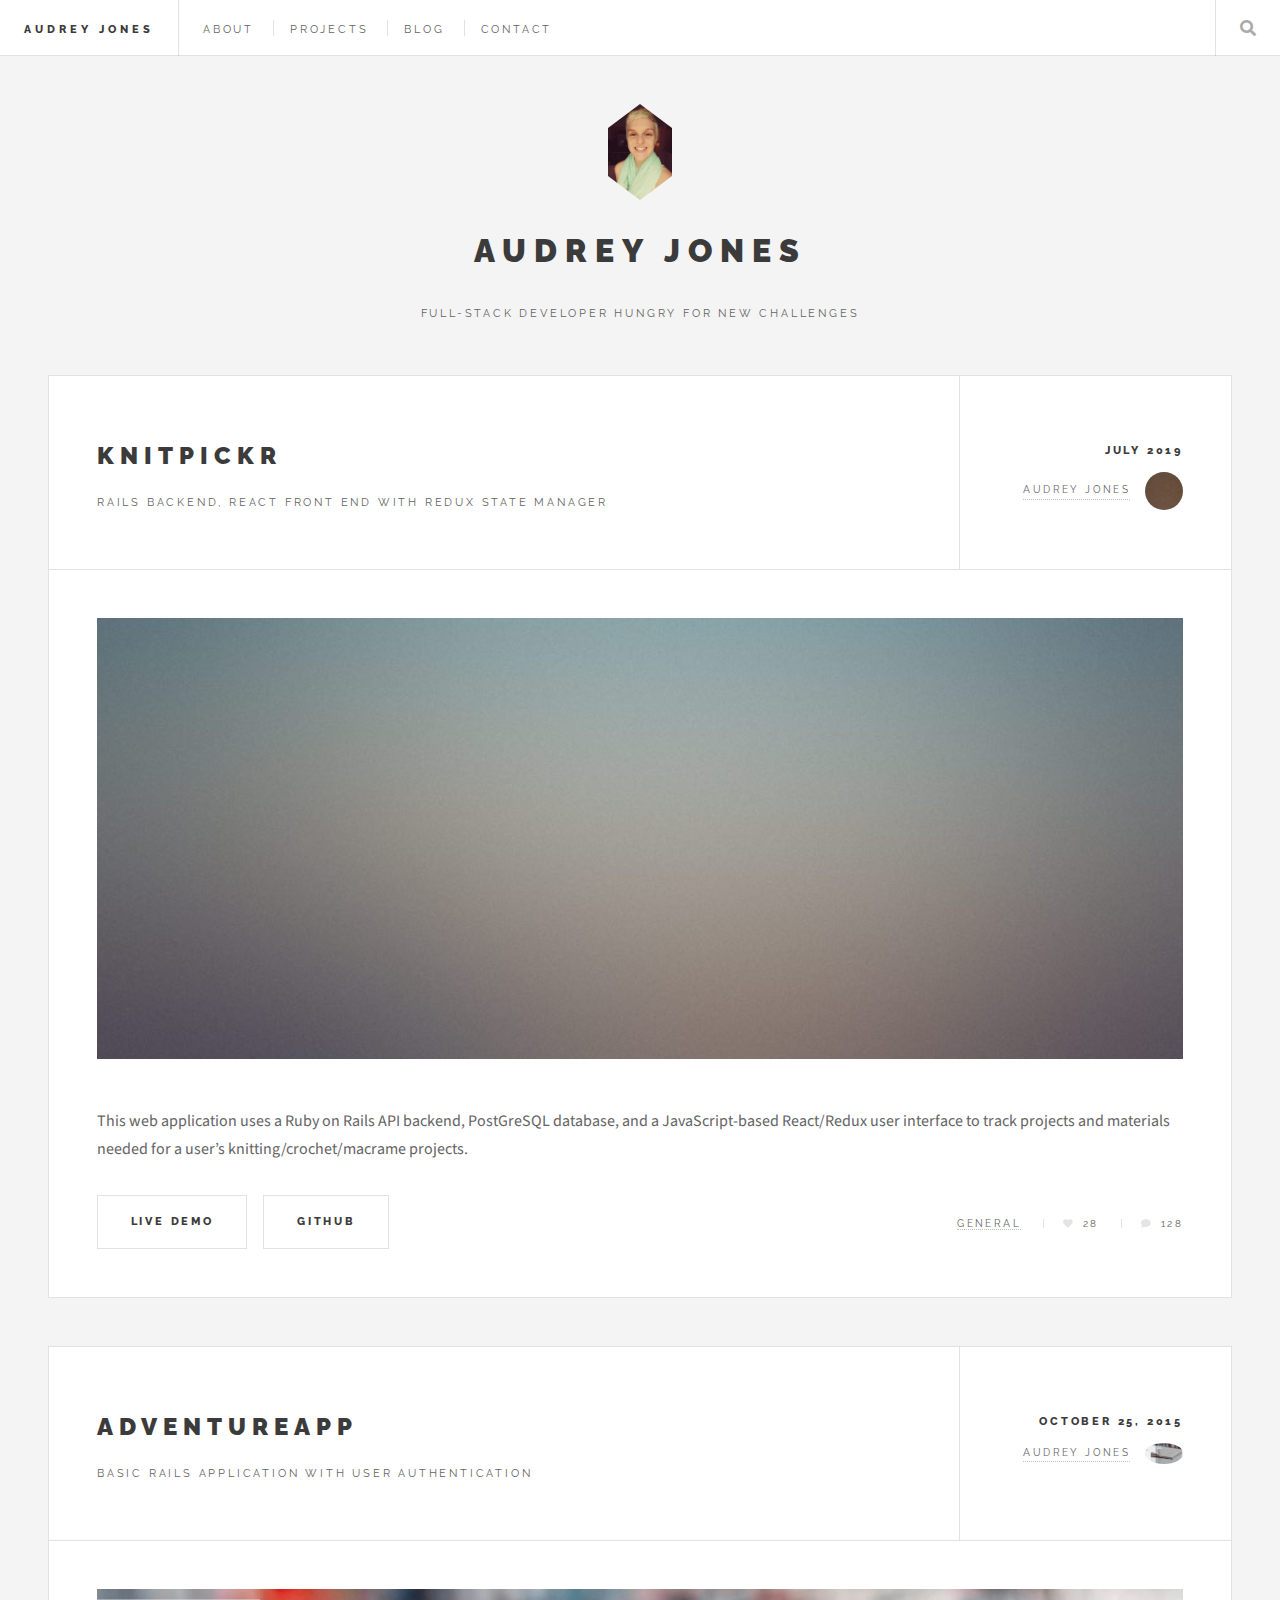
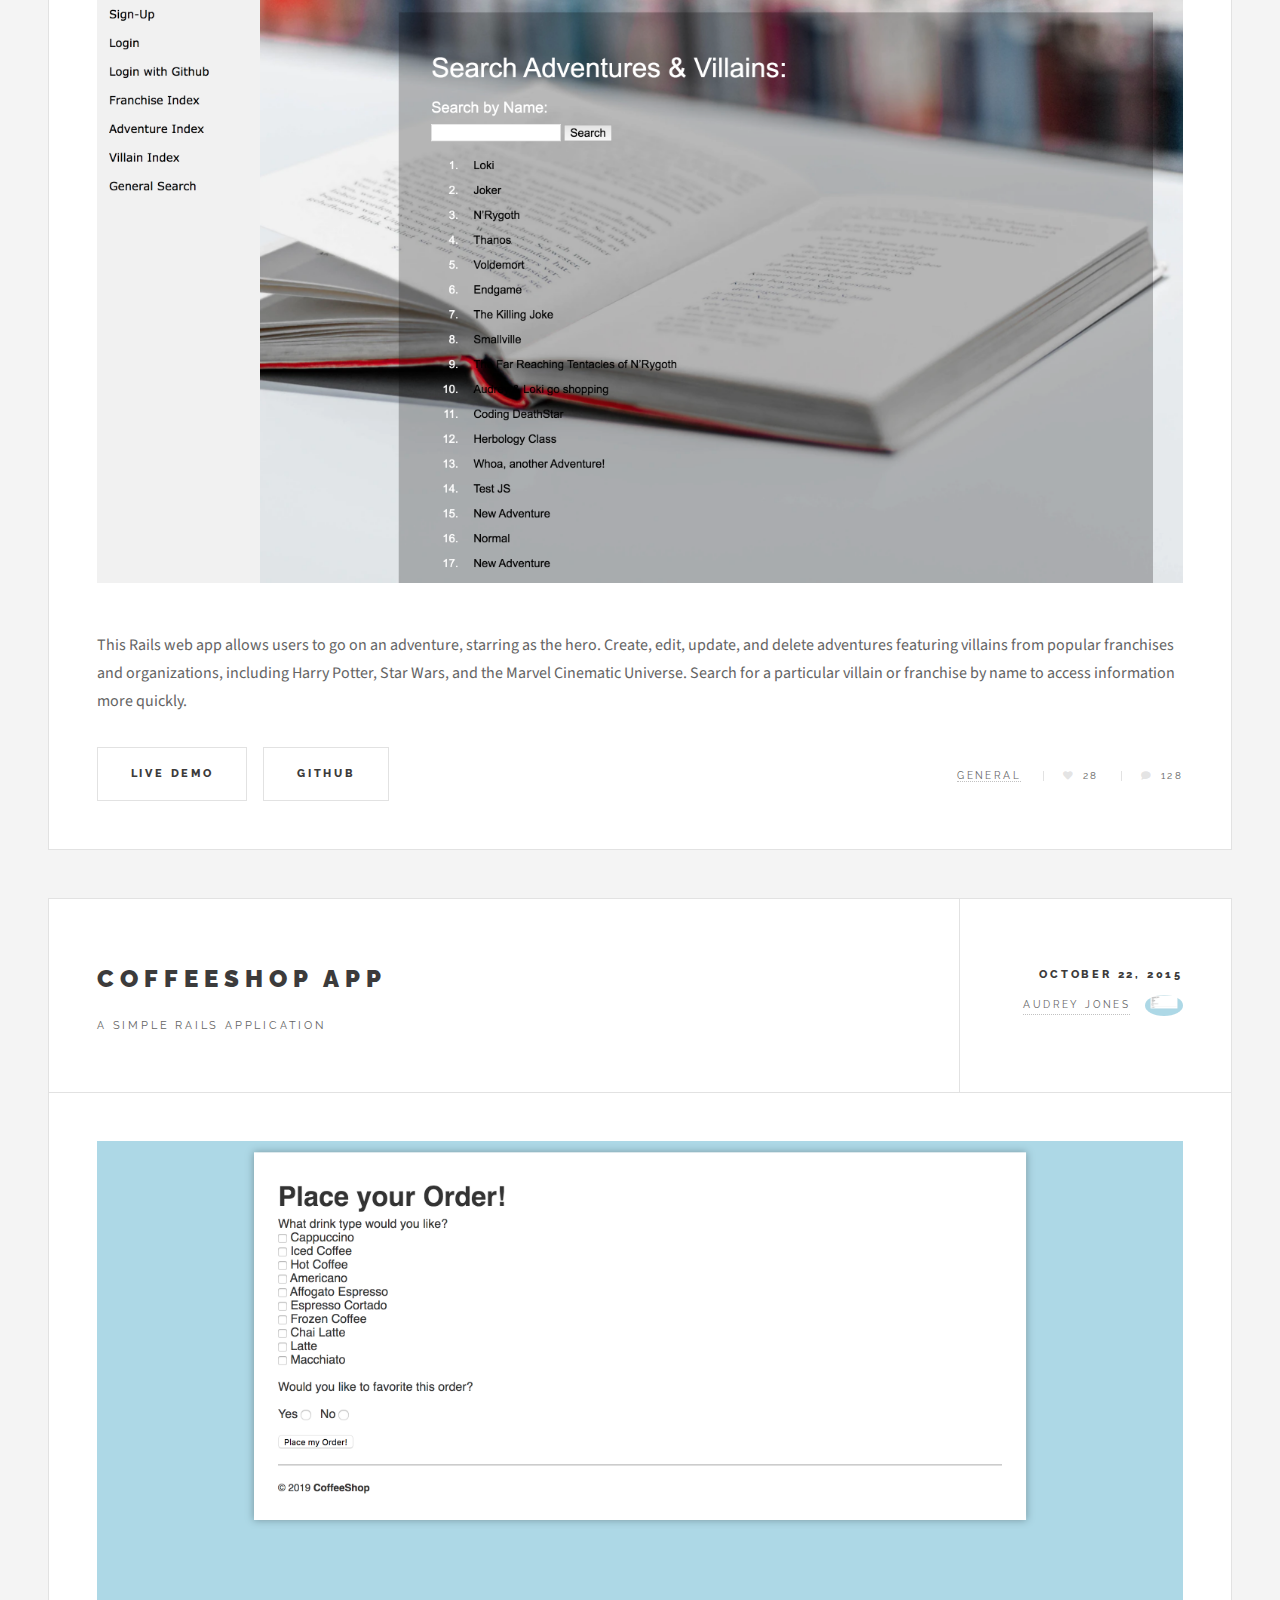
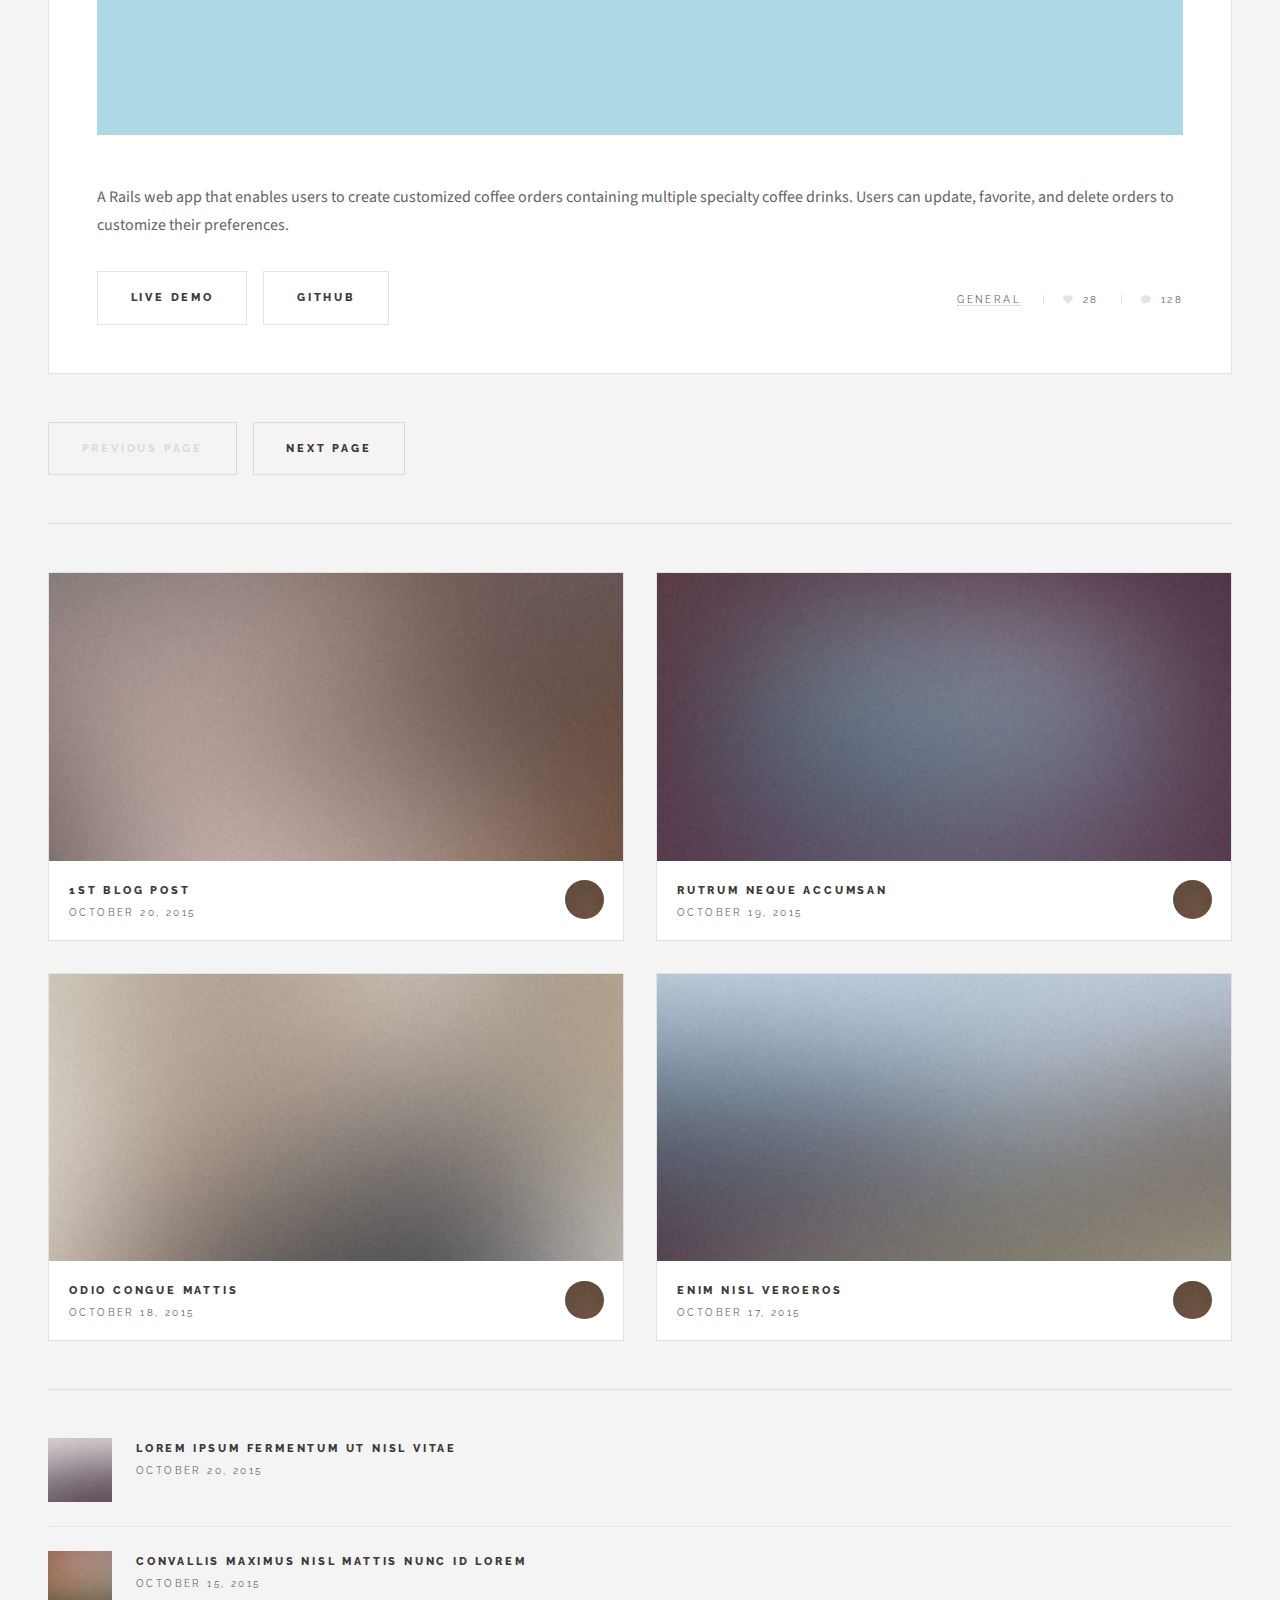
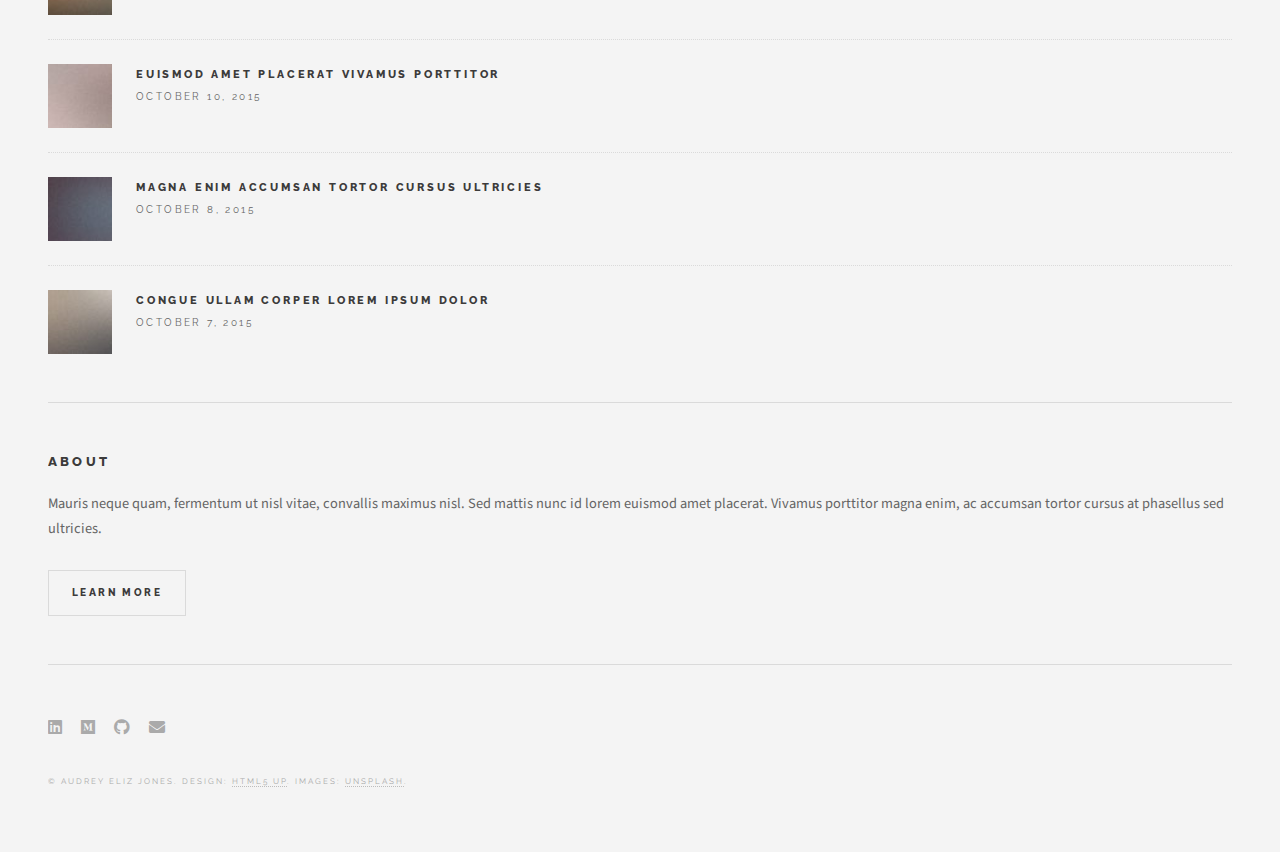
==== Documents/Dev/portfolio-Page/index.html @ bd741753 "Solved?" ====
<!DOCTYPE HTML>
<!-- Need to dynamically render recently-added projects -->
<!-- Connect links from NavBar -->
<!-- Do we really need the additional collapse menu? -->
<!-- Do we really need the Login feature?-->
<!-- Solved? -->
<html>
	<head>
		<title>Audrey Jones</title>
		<meta charset="utf-8" />
		<meta name="viewport" content="width=device-width, initial-scale=1, user-scalable=no" />
		<link rel="stylesheet" href="assets/css/main.css" />
	</head>
	<body class="is-preload">

		<!-- Wrapper -->
			<div id="wrapper">

				<!-- Header -->
					<header id="header">
						<h1><a href="index.html">Audrey Jones</a></h1>
						<nav class="links">
							<ul>
								<li><a href="/About.html">About</a></li>
								<li><a href="/Projects.html">Projects</a></li>
								<li><a href="/Blog.html">Blog</a></li>
								<li><a href="/Contact.html">Contact</a></li>
							</ul>
						</nav>
						<nav class="main">
							<ul>
								<li class="search">
									<a class="fa-search" href="#search">Search</a>
									<form id="search" method="get" action="#">
										<input type="text" name="query" placeholder="Search" />
									</form>
								</li>
								<!-- <li class="menu">
									<a class="fa-bars" href="#menu">Menu</a>
								</li> -->
							</ul>
						</nav>
					</header>

				<!-- Menu -->
					<!-- <section id="menu"> -->

						<!-- Search -->
							<!-- <section>
								<form class="search" method="get" action="#">
									<input type="text" name="query" placeholder="Search" />
								</form>
							</section> -->

						<!-- Links -->
							<!-- <section>
								<ul class="links">
									<li>
										<a href="#">
											<h3>Lorem ipsum</h3>
											<p>Feugiat tempus veroeros dolor</p>
										</a>
									</li>
									<li>
										<a href="#">
											<h3>Dolor sit amet</h3>
											<p>Sed vitae justo condimentum</p>
										</a>
									</li>
									<li>
										<a href="#">
											<h3>Feugiat veroeros</h3>
											<p>Phasellus sed ultricies mi congue</p>
										</a>
									</li>
									<li>
										<a href="#">
											<h3>Etiam sed consequat</h3>
											<p>Porta lectus amet ultricies</p>
										</a>
									</li>
								</ul>
							</section> -->

						<!-- Actions -->
							<!-- <section>
								<ul class="actions stacked">
									<li><a href="#" class="button large fit">Log In</a></li>
								</ul>
							</section> -->

					<!-- </section> -->

				<!-- Main -->
					<div id="main">

						<!-- Post -->
							<article class="post">
								<header>
									<div class="title">
										<h2><a href="#">Knitpickr</a></h2>
										<p>Rails backend, React front end with Redux state manager</p>
									</div>
									<div class="meta">
										<time class="published" datetime="2015-11-01">July 2019</time>
										<a href="#" class="author"><span class="name">Audrey Jones</span><img src="images/avatar.jpg" alt="" /></a>
									</div>
								</header>
								<a href="#" class="image featured"><img src="images/pic01.jpg" alt="" /></a>
								<p>This web application uses a Ruby on Rails API backend, PostGreSQL database, and a JavaScript-based React/Redux user interface to track projects and materials needed for a user’s knitting/crochet/macrame projects.</p>
								<footer>
									<ul class="actions">
										<li><a href="single.html" class="button large">Live Demo</a></li>
										<li><a href="single.html" class="button large">Github</a></li>
									</ul>
									<ul class="stats">
										<li><a href="#">General</a></li>
										<li><a href="#" class="icon solid fa-heart">28</a></li>
										<li><a href="#" class="icon solid fa-comment">128</a></li>
									</ul>
								</footer>
							</article>

						<!-- Post -->
							<article class="post">
								<header>
									<div class="title">
										<h2><a href="#">AdventureApp</a></h2>
										<p>Basic Rails application with User Authentication</p>
									</div>
									<div class="meta">
										<time class="published" datetime="2015-10-25">October 25, 2015</time>
										<a href="#" class="author"><span class="name">Audrey Jones</span><img src="images/AdventureApp Screen Shot.png" alt="" /></a>
									</div>
								</header>
								<a href="#" class="image featured"><img src="images/AdventureApp Screen Shot.png" alt="" /></a>
								<p>This Rails web app allows users to go on an adventure, starring as the hero. Create, edit, update, and delete adventures featuring villains from popular franchises and organizations, including Harry Potter, Star Wars, and the Marvel Cinematic Universe. Search for a particular villain or franchise by name to access information more quickly.</p>
								<footer>
									<ul class="actions">
											<li><a href="single.html" class="button large">Live Demo</a></li>
											<li><a href="single.html" class="button large">Github</a></li>
									</ul>
									<ul class="stats">
										<li><a href="#">General</a></li>
										<li><a href="#" class="icon solid fa-heart">28</a></li>
										<li><a href="#" class="icon solid fa-comment">128</a></li>
									</ul>
								</footer>
							</article>

						<!-- Post -->
							<article class="post">
								<header>
									<div class="title">
										<h2><a href="single.html">CoffeeShop App</a></h2>
										<p>A simple Rails application</p>
									</div>
									<div class="meta">
										<time class="published" datetime="2015-10-22">October 22, 2015</time>
										<a href="#" class="author"><span class="name">Audrey Jones</span><img src="images/CoffeeShop Screen Shot.png" alt="" /></a>
									</div>
								</header>
								<a href="single.html" class="image featured"><img src="images/CoffeeShop Screen Shot.png" alt="" /></a>
								<p>A Rails web app that enables users to create customized coffee orders containing multiple specialty coffee drinks. Users can update, favorite, and delete orders to customize their preferences.</p>
								<footer>
									<ul class="actions">
										<li><a href="single.html" class="button large">Live Demo</a></li>
										<li><a href="single.html" class="button large">Github</a></li>
									</ul>
									<ul class="stats">
										<li><a href="#">General</a></li>
										<li><a href="#" class="icon solid fa-heart">28</a></li>
										<li><a href="#" class="icon solid fa-comment">128</a></li>
									</ul>
								</footer>
							</article>

						<!-- Post -->
						<!--
							<article class="post">
								<header>
									<div class="title">
										<h2><a href="#">Elements</a></h2>
										<p>Lorem ipsum dolor amet nullam consequat etiam feugiat</p>
									</div>
									<div class="meta">
										<time class="published" datetime="2015-10-18">October 18, 2015</time>
										<a href="#" class="author"><span class="name">Audrey Jones</span><img src="images/avatar.jpg" alt="" /></a>
									</div>
								</header>

								<section>
									<h3>Text</h3>
									<p>This is <b>bold</b> and this is <strong>strong</strong>. This is <i>italic</i> and this is <em>emphasized</em>.
									This is <sup>superscript</sup> text and this is <sub>subscript</sub> text.
									This is <u>underlined</u> and this is code: <code>for (;;) { ... }</code>. Finally, <a href="#">this is a link</a>.</p>
									<hr />
									<p>Nunc lacinia ante nunc ac lobortis. Interdum adipiscing gravida odio porttitor sem non mi integer non faucibus ornare mi ut ante amet placerat aliquet. Volutpat eu sed ante lacinia sapien lorem accumsan varius montes viverra nibh in adipiscing blandit tempus accumsan.</p>
									<hr />
									<h2>Heading Level 2</h2>
									<h3>Heading Level 3</h3>
									<h4>Heading Level 4</h4>
									<hr />
									<h4>Blockquote</h4>
									<blockquote>Fringilla nisl. Donec accumsan interdum nisi, quis tincidunt felis sagittis eget tempus euismod. Vestibulum ante ipsum primis in faucibus vestibulum. Blandit adipiscing eu felis iaculis volutpat ac adipiscing accumsan faucibus. Vestibulum ante ipsum primis in faucibus lorem ipsum dolor sit amet nullam adipiscing eu felis.</blockquote>
									<h4>Preformatted</h4>
									<pre><code>i = 0;

while (!deck.isInOrder()) {
  print 'Iteration ' + i;
  deck.shuffle();
  i++;
}

print 'It took ' + i + ' iterations to sort the deck.';</code></pre>
								</section>

								<section>
									<h3>Lists</h3>
									<div class="row">
										<div class="col-6 col-12-medium">
											<h4>Unordered</h4>
											<ul>
												<li>Dolor pulvinar etiam.</li>
												<li>Sagittis adipiscing.</li>
												<li>Felis enim feugiat.</li>
											</ul>
											<h4>Alternate</h4>
											<ul class="alt">
												<li>Dolor pulvinar etiam.</li>
												<li>Sagittis adipiscing.</li>
												<li>Felis enim feugiat.</li>
											</ul>
										</div>
										<div class="col-6 col-12-medium">
											<h4>Ordered</h4>
											<ol>
												<li>Dolor pulvinar etiam.</li>
												<li>Etiam vel felis viverra.</li>
												<li>Felis enim feugiat.</li>
												<li>Dolor pulvinar etiam.</li>
												<li>Etiam vel felis lorem.</li>
												<li>Felis enim et feugiat.</li>
											</ol>
											<h4>Icons</h4>
											<ul class="icons">
												<li><a href="#" class="icon brands fa-twitter"><span class="label">Twitter</span></a></li>
												<li><a href="#" class="icon brands fa-facebook-f"><span class="label">Facebook</span></a></li>
												<li><a href="#" class="icon brands fa-instagram"><span class="label">Instagram</span></a></li>
												<li><a href="#" class="icon brands fa-github"><span class="label">Github</span></a></li>
											</ul>
										</div>
									</div>
									<h3>Actions</h3>
									<div class="row">
										<div class="col-6 col-12-medium">
											<ul class="actions">
												<li><a href="#" class="button">Default</a></li>
												<li><a href="#" class="button">Default</a></li>
												<li><a href="#" class="button">Default</a></li>
											</ul>
											<ul class="actions small">
												<li><a href="#" class="button small">Small</a></li>
												<li><a href="#" class="button small">Small</a></li>
												<li><a href="#" class="button small">Small</a></li>
											</ul>
											<ul class="actions stacked">
												<li><a href="#" class="button">Default</a></li>
												<li><a href="#" class="button">Default</a></li>
												<li><a href="#" class="button">Default</a></li>
											</ul>
											<ul class="actions stacked">
												<li><a href="#" class="button small">Small</a></li>
												<li><a href="#" class="button small">Small</a></li>
												<li><a href="#" class="button small">Small</a></li>
											</ul>
										</div>
										<div class="col-6 col-12-medium">
											<ul class="actions stacked">
												<li><a href="#" class="button fit">Default</a></li>
												<li><a href="#" class="button fit">Default</a></li>
											</ul>
											<ul class="actions stacked">
												<li><a href="#" class="button small fit">Small</a></li>
												<li><a href="#" class="button small fit">Small</a></li>
											</ul>
										</div>
									</div>
								</section>

								<section>
									<h3>Table</h3>
									<h4>Default</h4>
									<div class="table-wrapper">
										<table>
											<thead>
												<tr>
													<th>Name</th>
													<th>Description</th>
													<th>Price</th>
												</tr>
											</thead>
											<tbody>
												<tr>
													<td>Item One</td>
													<td>Ante turpis integer aliquet porttitor.</td>
													<td>29.99</td>
												</tr>
												<tr>
													<td>Item Two</td>
													<td>Vis ac commodo adipiscing arcu aliquet.</td>
													<td>19.99</td>
												</tr>
												<tr>
													<td>Item Three</td>
													<td> Morbi faucibus arcu accumsan lorem.</td>
													<td>29.99</td>
												</tr>
												<tr>
													<td>Item Four</td>
													<td>Vitae integer tempus condimentum.</td>
													<td>19.99</td>
												</tr>
												<tr>
													<td>Item Five</td>
													<td>Ante turpis integer aliquet porttitor.</td>
													<td>29.99</td>
												</tr>
											</tbody>
											<tfoot>
												<tr>
													<td colspan="2"></td>
													<td>100.00</td>
												</tr>
											</tfoot>
										</table>
									</div>

									<h4>Alternate</h4>
									<div class="table-wrapper">
										<table class="alt">
											<thead>
												<tr>
													<th>Name</th>
													<th>Description</th>
													<th>Price</th>
												</tr>
											</thead>
											<tbody>
												<tr>
													<td>Item One</td>
													<td>Ante turpis integer aliquet porttitor.</td>
													<td>29.99</td>
												</tr>
												<tr>
													<td>Item Two</td>
													<td>Vis ac commodo adipiscing arcu aliquet.</td>
													<td>19.99</td>
												</tr>
												<tr>
													<td>Item Three</td>
													<td> Morbi faucibus arcu accumsan lorem.</td>
													<td>29.99</td>
												</tr>
												<tr>
													<td>Item Four</td>
													<td>Vitae integer tempus condimentum.</td>
													<td>19.99</td>
												</tr>
												<tr>
													<td>Item Five</td>
													<td>Ante turpis integer aliquet porttitor.</td>
													<td>29.99</td>
												</tr>
											</tbody>
											<tfoot>
												<tr>
													<td colspan="2"></td>
													<td>100.00</td>
												</tr>
											</tfoot>
										</table>
									</div>
								</section>

								<section>
									<h3>Buttons</h3>
									<ul class="actions">
										<li><a href="#" class="button large">Large</a></li>
										<li><a href="#" class="button">Default</a></li>
										<li><a href="#" class="button small">Small</a></li>
									</ul>
									<ul class="actions fit">
										<li><a href="#" class="button fit">Fit</a></li>
										<li><a href="#" class="button fit">Fit</a></li>
										<li><a href="#" class="button fit">Fit</a></li>
									</ul>
									<ul class="actions fit small">
										<li><a href="#" class="button fit small">Fit + Small</a></li>
										<li><a href="#" class="button fit small">Fit + Small</a></li>
										<li><a href="#" class="button fit small">Fit + Small</a></li>
									</ul>
									<ul class="actions">
										<li><a href="#" class="button icon solid fa-download">Icon</a></li>
										<li><a href="#" class="button icon solid fa-upload">Icon</a></li>
										<li><a href="#" class="button icon solid fa-save">Icon</a></li>
									</ul>
									<ul class="actions">
										<li><span class="button disabled">Disabled</span></li>
										<li><span class="button disabled icon solid fa-download">Disabled</span></li>
									</ul>
								</section>

								<section>
									<h3>Form</h3>
									<form method="post" action="#">
										<div class="row gtr-uniform">
											<div class="col-6 col-12-xsmall">
												<input type="text" name="demo-name" id="demo-name" value="" placeholder="Name" />
											</div>
											<div class="col-6 col-12-xsmall">
												<input type="email" name="demo-email" id="demo-email" value="" placeholder="Email" />
											</div>
											<div class="col-12">
												<select name="demo-category" id="demo-category">
													<option value="">- Category -</option>
													<option value="1">Manufacturing</option>
													<option value="1">Shipping</option>
													<option value="1">Administration</option>
													<option value="1">Human Resources</option>
												</select>
											</div>
											<div class="col-4 col-12-small">
												<input type="radio" id="demo-priority-low" name="demo-priority" checked>
												<label for="demo-priority-low">Low</label>
											</div>
											<div class="col-4 col-12-small">
												<input type="radio" id="demo-priority-normal" name="demo-priority">
												<label for="demo-priority-normal">Normal</label>
											</div>
											<div class="col-4 col-12-small">
												<input type="radio" id="demo-priority-high" name="demo-priority">
												<label for="demo-priority-high">High</label>
											</div>
											<div class="col-6 col-12-small">
												<input type="checkbox" id="demo-copy" name="demo-copy">
												<label for="demo-copy">Email me a copy</label>
											</div>
											<div class="col-6 col-12-small">
												<input type="checkbox" id="demo-human" name="demo-human" checked>
												<label for="demo-human">Not a robot</label>
											</div>
											<div class="col-12">
												<textarea name="demo-message" id="demo-message" placeholder="Enter your message" rows="6"></textarea>
											</div>
											<div class="col-12">
												<ul class="actions">
													<li><input type="submit" value="Send Message" /></li>
													<li><input type="reset" value="Reset" /></li>
												</ul>
											</div>
										</div>
									</form>
								</section>

								<section>
									<h3>Image</h3>
									<h4>Fit</h4>
									<div class="box alt">
										<div class="row gtr-uniform">
											<div class="col-12"><span class="image fit"><img src="images/pic02.jpg" alt="" /></span></div>
											<div class="col-4"><span class="image fit"><img src="images/pic04.jpg" alt="" /></span></div>
											<div class="col-4"><span class="image fit"><img src="images/pic05.jpg" alt="" /></span></div>
											<div class="col-4"><span class="image fit"><img src="images/pic06.jpg" alt="" /></span></div>
											<div class="col-4"><span class="image fit"><img src="images/pic06.jpg" alt="" /></span></div>
											<div class="col-4"><span class="image fit"><img src="images/pic04.jpg" alt="" /></span></div>
											<div class="col-4"><span class="image fit"><img src="images/pic05.jpg" alt="" /></span></div>
											<div class="col-4"><span class="image fit"><img src="images/pic05.jpg" alt="" /></span></div>
											<div class="col-4"><span class="image fit"><img src="images/pic06.jpg" alt="" /></span></div>
											<div class="col-4"><span class="image fit"><img src="images/pic04.jpg" alt="" /></span></div>
										</div>
									</div>
									<h4>Left &amp; Right</h4>
									<p><span class="image left"><img src="images/pic07.jpg" alt="" /></span>Fringilla nisl. Donec accumsan interdum nisi, quis tincidunt felis sagittis eget. tempus euismod. Vestibulum ante ipsum primis in faucibus vestibulum. Blandit adipiscing eu felis iaculis volutpat ac adipiscing accumsan eu faucibus. Integer ac pellentesque praesent tincidunt felis sagittis eget. tempus euismod. Vestibulum ante ipsum primis in faucibus vestibulum. Blandit adipiscing eu felis iaculis volutpat ac adipiscing accumsan eu faucibus. Integer ac pellentesque praesent. Donec accumsan interdum nisi, quis tincidunt felis sagittis eget. tempus euismod. Vestibulum ante ipsum primis in faucibus vestibulum. Blandit adipiscing eu felis iaculis volutpat ac adipiscing accumsan eu faucibus. Integer ac pellentesque praesent tincidunt felis sagittis eget. tempus euismod. Vestibulum ante ipsum primis in faucibus vestibulum. Blandit adipiscing eu felis iaculis volutpat ac adipiscing accumsan eu faucibus. Integer ac pellentesque praesent. Blandit adipiscing eu felis iaculis volutpat ac adipiscing accumsan eu faucibus. Integer ac pellentesque praesent tincidunt felis sagittis eget. tempus euismod. Vestibulum ante ipsum primis in faucibus vestibulum. Blandit adipiscing eu felis iaculis volutpat ac adipiscing accumsan eu faucibus. Integer ac pellentesque praesent.</p>
									<p><span class="image right"><img src="images/pic04.jpg" alt="" /></span>Fringilla nisl. Donec accumsan interdum nisi, quis tincidunt felis sagittis eget. tempus euismod. Vestibulum ante ipsum primis in faucibus vestibulum. Blandit adipiscing eu felis iaculis volutpat ac adipiscing accumsan eu faucibus. Integer ac pellentesque praesent tincidunt felis sagittis eget. tempus euismod. Vestibulum ante ipsum primis in faucibus vestibulum. Blandit adipiscing eu felis iaculis volutpat ac adipiscing accumsan eu faucibus. Integer ac pellentesque praesent. Donec accumsan interdum nisi, quis tincidunt felis sagittis eget. tempus euismod. Vestibulum ante ipsum primis in faucibus vestibulum. Blandit adipiscing eu felis iaculis volutpat ac adipiscing accumsan eu faucibus. Integer ac pellentesque praesent tincidunt felis sagittis eget. tempus euismod. Vestibulum ante ipsum primis in faucibus vestibulum. Blandit adipiscing eu felis iaculis volutpat ac adipiscing accumsan eu faucibus. Integer ac pellentesque praesent. Blandit adipiscing eu felis iaculis volutpat ac adipiscing accumsan eu faucibus. Integer ac pellentesque praesent tincidunt felis sagittis eget. tempus euismod. Vestibulum ante ipsum primis in faucibus vestibulum. Blandit adipiscing eu felis iaculis volutpat ac adipiscing accumsan eu faucibus. Integer ac pellentesque praesent.</p>
								</section>

							</article>
						-->

						<!-- Pagination -->
							<ul class="actions pagination">
								<li><a href="" class="disabled button large previous">Previous Page</a></li>
								<li><a href="#" class="button large next">Next Page</a></li>
							</ul>

					</div>

				<!-- Sidebar -->
					<section id="sidebar">

						<!-- Intro -->
							<section id="intro">
								<a href="#" class="logo"><img src="images/Profile Pic.jpg" alt="" /></a>
								<header>
									<h2>Audrey Jones</h2>
									<p>Full-Stack Developer hungry for new challenges</p>
								</header>
							</section>

						<!-- Mini Posts -->
							<section>
								<div class="mini-posts">

									<!-- Mini Post -->
										<article class="mini-post">
											<header>
												<h3><a href="single.html">1st Blog Post</a></h3>
												<time class="published" datetime="2015-10-20">October 20, 2015</time>
												<a href="#" class="author"><img src="images/avatar.jpg" alt="" /></a>
											</header>
											<a href="single.html" class="image"><img src="images/pic04.jpg" alt="" /></a>
										</article>

									<!-- Mini Post -->
										<article class="mini-post">
											<header>
												<h3><a href="single.html">Rutrum neque accumsan</a></h3>
												<time class="published" datetime="2015-10-19">October 19, 2015</time>
												<a href="#" class="author"><img src="images/avatar.jpg" alt="" /></a>
											</header>
											<a href="single.html" class="image"><img src="images/pic05.jpg" alt="" /></a>
										</article>

									<!-- Mini Post -->
										<article class="mini-post">
											<header>
												<h3><a href="single.html">Odio congue mattis</a></h3>
												<time class="published" datetime="2015-10-18">October 18, 2015</time>
												<a href="#" class="author"><img src="images/avatar.jpg" alt="" /></a>
											</header>
											<a href="single.html" class="image"><img src="images/pic06.jpg" alt="" /></a>
										</article>

									<!-- Mini Post -->
										<article class="mini-post">
											<header>
												<h3><a href="single.html">Enim nisl veroeros</a></h3>
												<time class="published" datetime="2015-10-17">October 17, 2015</time>
												<a href="#" class="author"><img src="images/avatar.jpg" alt="" /></a>
											</header>
											<a href="single.html" class="image"><img src="images/pic07.jpg" alt="" /></a>
										</article>

								</div>
							</section>

						<!-- Posts List -->
							<section>
								<ul class="posts">
									<li>
										<article>
											<header>
												<h3><a href="single.html">Lorem ipsum fermentum ut nisl vitae</a></h3>
												<time class="published" datetime="2015-10-20">October 20, 2015</time>
											</header>
											<a href="single.html" class="image"><img src="images/pic08.jpg" alt="" /></a>
										</article>
									</li>
									<li>
										<article>
											<header>
												<h3><a href="single.html">Convallis maximus nisl mattis nunc id lorem</a></h3>
												<time class="published" datetime="2015-10-15">October 15, 2015</time>
											</header>
											<a href="single.html" class="image"><img src="images/pic09.jpg" alt="" /></a>
										</article>
									</li>
									<li>
										<article>
											<header>
												<h3><a href="single.html">Euismod amet placerat vivamus porttitor</a></h3>
												<time class="published" datetime="2015-10-10">October 10, 2015</time>
											</header>
											<a href="single.html" class="image"><img src="images/pic10.jpg" alt="" /></a>
										</article>
									</li>
									<li>
										<article>
											<header>
												<h3><a href="single.html">Magna enim accumsan tortor cursus ultricies</a></h3>
												<time class="published" datetime="2015-10-08">October 8, 2015</time>
											</header>
											<a href="single.html" class="image"><img src="images/pic11.jpg" alt="" /></a>
										</article>
									</li>
									<li>
										<article>
											<header>
												<h3><a href="single.html">Congue ullam corper lorem ipsum dolor</a></h3>
												<time class="published" datetime="2015-10-06">October 7, 2015</time>
											</header>
											<a href="single.html" class="image"><img src="images/pic12.jpg" alt="" /></a>
										</article>
									</li>
								</ul>
							</section>
<!-- Sidebar about ditty -->
						<!-- About -->
							<section class="blurb">
								<h2>About</h2>
								<p>Mauris neque quam, fermentum ut nisl vitae, convallis maximus nisl. Sed mattis nunc id lorem euismod amet placerat. Vivamus porttitor magna enim, ac accumsan tortor cursus at phasellus sed ultricies.</p>
								<ul class="actions">
									<li><a href="#" class="button">Learn More</a></li>
								</ul>
							</section>

						<!-- Footer -->
							<section id="footer">
								<ul class="icons">
									<li><a href="https://www.linkedin.com/in/audrey-eliz-jones/" class="icon brands fa-linkedin"><span class="label">LinkedIn</span></a></li>
									<li><a href="https://medium.com/@audrey.eliz.jones" class="icon brands fa-medium"><span class="label">Medium</span></a></li>
									<li><a href="https://github.com/AudreyJones" class="icon brands fa-github"><span class="label">Github</span></a></li>
									<li><a href="mailto:audrey.eliz.jones@gmail.com" class="icon solid fa-envelope"><span class="label">Email</span></a></li>
								</ul>
								<p class="copyright">&copy; Audrey Eliz Jones. Design: <a href="http://html5up.net">HTML5 UP</a>. Images: <a href="http://unsplash.com">Unsplash</a>.</p>
							</section>

					</section>

			</div>

		<!-- Scripts -->
			<script src="assets/js/jquery.min.js"></script>
			<script src="assets/js/browser.min.js"></script>
			<script src="assets/js/breakpoints.min.js"></script>
			<script src="assets/js/util.js"></script>
			<script src="assets/js/main.js"></script>

	</body>
</html>
---- Documents/Dev/portfolio-Page/assets/css/main.css ----
@import url(fontawesome-all.min.css);
@import url("https://fonts.googleapis.com/css?family=Source+Sans+Pro:400,700|Raleway:400,800,900");

/*
	Future Imperfect by HTML5 UP
	html5up.net | @ajlkn
	Free for personal and commercial use under the CCA 3.0 license (html5up.net/license)
*/

html, body, div, span, applet, object,
iframe, h1, h2, h3, h4, h5, h6, p, blockquote,
pre, a, abbr, acronym, address, big, cite,
code, del, dfn, em, img, ins, kbd, q, s, samp,
small, strike, strong, sub, sup, tt, var, b,
u, i, center, dl, dt, dd, ol, ul, li, fieldset,
form, label, legend, table, caption, tbody,
tfoot, thead, tr, th, td, article, aside,
canvas, details, embed, figure, figcaption,
footer, header, hgroup, menu, nav, output, ruby,
section, summary, time, mark, audio, video {
	margin: 0;
	padding: 0;
	border: 0;
	font-size: 100%;
	font: inherit;
	vertical-align: baseline;}

article, aside, details, figcaption, figure,
footer, header, hgroup, menu, nav, section {
	display: block;}

body {
	line-height: 1;
}

ol, ul {
	list-style: none;
}

blockquote, q {
	quotes: none;
}

	blockquote:before, blockquote:after, q:before, q:after {
		content: '';
		content: none;
	}

table {
	border-collapse: collapse;
	border-spacing: 0;
}

body {
	-webkit-text-size-adjust: none;
}

mark {
	background-color: transparent;
	color: inherit;
}

input::-moz-focus-inner {
	border: 0;
	padding: 0;
}

input, select, textarea {
	-moz-appearance: none;
	-webkit-appearance: none;
	-ms-appearance: none;
	appearance: none;
}

/* Basic */

	@-ms-viewport {
		width: device-width;
	}

	body {
		-ms-overflow-style: scrollbar;
	}

	@media screen and (max-width: 480px) {

		html, body {
			min-width: 320px;
		}

	}

	html {
		box-sizing: border-box;
	}

	*, *:before, *:after {
		box-sizing: inherit;
	}

	body {
		background: #f4f4f4;
	}

		body.is-preload *, body.is-preload *:before, body.is-preload *:after {
			-moz-animation: none !important;
			-webkit-animation: none !important;
			-ms-animation: none !important;
			animation: none !important;
			-moz-transition: none !important;
			-webkit-transition: none !important;
			-ms-transition: none !important;
			transition: none !important;
		}

/* Type */

	body, input, select, textarea {
		color: #646464;
		font-family: "Source Sans Pro", Helvetica, sans-serif;
		font-size: 14pt;
		font-weight: 400;
		line-height: 1.75;
	}

		@media screen and (max-width: 1680px) {

			body, input, select, textarea {
				font-size: 12pt;
			}

		}

		@media screen and (max-width: 1280px) {

			body, input, select, textarea {
				font-size: 12pt;
			}

		}

		@media screen and (max-width: 980px) {

			body, input, select, textarea {
				font-size: 12pt;
			}

		}

		@media screen and (max-width: 736px) {

			body, input, select, textarea {
				font-size: 12pt;
			}

		}

		@media screen and (max-width: 480px) {

			body, input, select, textarea {
				font-size: 12pt;
			}

		}

	a {
		-moz-transition: color 0.2s ease, border-bottom-color 0.2s ease;
		-webkit-transition: color 0.2s ease, border-bottom-color 0.2s ease;
		-ms-transition: color 0.2s ease, border-bottom-color 0.2s ease;
		transition: color 0.2s ease, border-bottom-color 0.2s ease;
		border-bottom: dotted 1px rgba(160, 160, 160, 0.65);
		color: inherit;
		text-decoration: none;
	}

		a:before {
			-moz-transition: color 0.2s ease;
			-webkit-transition: color 0.2s ease;
			-ms-transition: color 0.2s ease;
			transition: color 0.2s ease;
		}

		a:hover {
			border-bottom-color: transparent;
			color: #2ebaae !important;
		}

			a:hover:before {
				color: #2ebaae !important;
			}

	strong, b {
		color: #3c3b3b;
		font-weight: 700;
	}

	em, i {
		font-style: italic;
	}

	p {
		margin: 0 0 2em 0;
	}

	h1, h2, h3, h4, h5, h6 {
		color: #3c3b3b;
		font-family: "Raleway", Helvetica, sans-serif;
		font-weight: 800;
		letter-spacing: 0.25em;
		line-height: 1.65;
		margin: 0 0 1em 0;
		text-transform: uppercase;
	}

		h1 a, h2 a, h3 a, h4 a, h5 a, h6 a {
			color: inherit;
			border-bottom: 0;
		}

	h2 {
		font-size: 1.1em;
	}

	h3 {
		font-size: 0.9em;
	}

	h4 {
		font-size: 0.7em;
	}

	h5 {
		font-size: 0.7em;
	}

	h6 {
		font-size: 0.7em;
	}

	sub {
		font-size: 0.8em;
		position: relative;
		top: 0.5em;
	}

	sup {
		font-size: 0.8em;
		position: relative;
		top: -0.5em;
	}

	blockquote {
		border-left: solid 4px rgba(160, 160, 160, 0.3);
		font-style: italic;
		margin: 0 0 2em 0;
		padding: 0.5em 0 0.5em 2em;
	}

	code {
		background: rgba(160, 160, 160, 0.075);
		border: solid 1px rgba(160, 160, 160, 0.3);
		font-family: "Courier New", monospace;
		font-size: 0.9em;
		margin: 0 0.25em;
		padding: 0.25em 0.65em;
	}

	pre {
		-webkit-overflow-scrolling: touch;
		font-family: "Courier New", monospace;
		font-size: 0.9em;
		margin: 0 0 2em 0;
	}

		pre code {
			display: block;
			line-height: 1.75em;
			padding: 1em 1.5em;
			overflow-x: auto;
		}

	hr {
		border: 0;
		border-bottom: solid 1px rgba(160, 160, 160, 0.3);
		margin: 2em 0;
	}

		hr.major {
			margin: 3em 0;
		}

	.align-left {
		text-align: left;
	}

	.align-center {
		text-align: center;
	}

	.align-right {
		text-align: right;
	}

/* Row */

	.row {
		display: flex;
		flex-wrap: wrap;
		box-sizing: border-box;
		align-items: stretch;
	}

		.row > * {
			box-sizing: border-box;
		}

		.row.gtr-uniform > * > :last-child {
			margin-bottom: 0;
		}

		.row.aln-left {
			justify-content: flex-start;
		}

		.row.aln-center {
			justify-content: center;
		}

		.row.aln-right {
			justify-content: flex-end;
		}

		.row.aln-top {
			align-items: flex-start;
		}

		.row.aln-middle {
			align-items: center;
		}

		.row.aln-bottom {
			align-items: flex-end;
		}

		.row > .imp {
			order: -1;
		}

		.row > .col-1 {
			width: 8.33333%;
		}

		.row > .off-1 {
			margin-left: 8.33333%;
		}

		.row > .col-2 {
			width: 16.66667%;
		}

		.row > .off-2 {
			margin-left: 16.66667%;
		}

		.row > .col-3 {
			width: 25%;
		}

		.row > .off-3 {
			margin-left: 25%;
		}

		.row > .col-4 {
			width: 33.33333%;
		}

		.row > .off-4 {
			margin-left: 33.33333%;
		}

		.row > .col-5 {
			width: 41.66667%;
		}

		.row > .off-5 {
			margin-left: 41.66667%;
		}

		.row > .col-6 {
			width: 50%;
		}

		.row > .off-6 {
			margin-left: 50%;
		}

		.row > .col-7 {
			width: 58.33333%;
		}

		.row > .off-7 {
			margin-left: 58.33333%;
		}

		.row > .col-8 {
			width: 66.66667%;
		}

		.row > .off-8 {
			margin-left: 66.66667%;
		}

		.row > .col-9 {
			width: 75%;
		}

		.row > .off-9 {
			margin-left: 75%;
		}

		.row > .col-10 {
			width: 83.33333%;
		}

		.row > .off-10 {
			margin-left: 83.33333%;
		}

		.row > .col-11 {
			width: 91.66667%;
		}

		.row > .off-11 {
			margin-left: 91.66667%;
		}

		.row > .col-12 {
			width: 100%;
		}

		.row > .off-12 {
			margin-left: 100%;
		}

		.row.gtr-0 {
			margin-top: 0;
			margin-left: 0em;
		}

			.row.gtr-0 > * {
				padding: 0 0 0 0em;
			}

			.row.gtr-0.gtr-uniform {
				margin-top: 0em;
			}

				.row.gtr-0.gtr-uniform > * {
					padding-top: 0em;
				}

		.row.gtr-25 {
			margin-top: 0;
			margin-left: -0.25em;
		}

			.row.gtr-25 > * {
				padding: 0 0 0 0.25em;
			}

			.row.gtr-25.gtr-uniform {
				margin-top: -0.25em;
			}

				.row.gtr-25.gtr-uniform > * {
					padding-top: 0.25em;
				}

		.row.gtr-50 {
			margin-top: 0;
			margin-left: -0.5em;
		}

			.row.gtr-50 > * {
				padding: 0 0 0 0.5em;
			}

			.row.gtr-50.gtr-uniform {
				margin-top: -0.5em;
			}

				.row.gtr-50.gtr-uniform > * {
					padding-top: 0.5em;
				}

		.row {
			margin-top: 0;
			margin-left: -1em;
		}

			.row > * {
				padding: 0 0 0 1em;
			}

			.row.gtr-uniform {
				margin-top: -1em;
			}

				.row.gtr-uniform > * {
					padding-top: 1em;
				}

		.row.gtr-150 {
			margin-top: 0;
			margin-left: -1.5em;
		}

			.row.gtr-150 > * {
				padding: 0 0 0 1.5em;
			}

			.row.gtr-150.gtr-uniform {
				margin-top: -1.5em;
			}

				.row.gtr-150.gtr-uniform > * {
					padding-top: 1.5em;
				}

		.row.gtr-200 {
			margin-top: 0;
			margin-left: -2em;
		}

			.row.gtr-200 > * {
				padding: 0 0 0 2em;
			}

			.row.gtr-200.gtr-uniform {
				margin-top: -2em;
			}

				.row.gtr-200.gtr-uniform > * {
					padding-top: 2em;
				}

		@media screen and (max-width: 1680px) {

			.row {
				display: flex;
				flex-wrap: wrap;
				box-sizing: border-box;
				align-items: stretch;
			}

				.row > * {
					box-sizing: border-box;
				}

				.row.gtr-uniform > * > :last-child {
					margin-bottom: 0;
				}

				.row.aln-left {
					justify-content: flex-start;
				}

				.row.aln-center {
					justify-content: center;
				}

				.row.aln-right {
					justify-content: flex-end;
				}

				.row.aln-top {
					align-items: flex-start;
				}

				.row.aln-middle {
					align-items: center;
				}

				.row.aln-bottom {
					align-items: flex-end;
				}

				.row > .imp-xlarge {
					order: -1;
				}

				.row > .col-1-xlarge {
					width: 8.33333%;
				}

				.row > .off-1-xlarge {
					margin-left: 8.33333%;
				}

				.row > .col-2-xlarge {
					width: 16.66667%;
				}

				.row > .off-2-xlarge {
					margin-left: 16.66667%;
				}

				.row > .col-3-xlarge {
					width: 25%;
				}

				.row > .off-3-xlarge {
					margin-left: 25%;
				}

				.row > .col-4-xlarge {
					width: 33.33333%;
				}

				.row > .off-4-xlarge {
					margin-left: 33.33333%;
				}

				.row > .col-5-xlarge {
					width: 41.66667%;
				}

				.row > .off-5-xlarge {
					margin-left: 41.66667%;
				}

				.row > .col-6-xlarge {
					width: 50%;
				}

				.row > .off-6-xlarge {
					margin-left: 50%;
				}

				.row > .col-7-xlarge {
					width: 58.33333%;
				}

				.row > .off-7-xlarge {
					margin-left: 58.33333%;
				}

				.row > .col-8-xlarge {
					width: 66.66667%;
				}

				.row > .off-8-xlarge {
					margin-left: 66.66667%;
				}

				.row > .col-9-xlarge {
					width: 75%;
				}

				.row > .off-9-xlarge {
					margin-left: 75%;
				}

				.row > .col-10-xlarge {
					width: 83.33333%;
				}

				.row > .off-10-xlarge {
					margin-left: 83.33333%;
				}

				.row > .col-11-xlarge {
					width: 91.66667%;
				}

				.row > .off-11-xlarge {
					margin-left: 91.66667%;
				}

				.row > .col-12-xlarge {
					width: 100%;
				}

				.row > .off-12-xlarge {
					margin-left: 100%;
				}

				.row.gtr-0 {
					margin-top: 0;
					margin-left: 0em;
				}

					.row.gtr-0 > * {
						padding: 0 0 0 0em;
					}

					.row.gtr-0.gtr-uniform {
						margin-top: 0em;
					}

						.row.gtr-0.gtr-uniform > * {
							padding-top: 0em;
						}

				.row.gtr-25 {
					margin-top: 0;
					margin-left: -0.25em;
				}

					.row.gtr-25 > * {
						padding: 0 0 0 0.25em;
					}

					.row.gtr-25.gtr-uniform {
						margin-top: -0.25em;
					}

						.row.gtr-25.gtr-uniform > * {
							padding-top: 0.25em;
						}

				.row.gtr-50 {
					margin-top: 0;
					margin-left: -0.5em;
				}

					.row.gtr-50 > * {
						padding: 0 0 0 0.5em;
					}

					.row.gtr-50.gtr-uniform {
						margin-top: -0.5em;
					}

						.row.gtr-50.gtr-uniform > * {
							padding-top: 0.5em;
						}

				.row {
					margin-top: 0;
					margin-left: -1em;
				}

					.row > * {
						padding: 0 0 0 1em;
					}

					.row.gtr-uniform {
						margin-top: -1em;
					}

						.row.gtr-uniform > * {
							padding-top: 1em;
						}

				.row.gtr-150 {
					margin-top: 0;
					margin-left: -1.5em;
				}

					.row.gtr-150 > * {
						padding: 0 0 0 1.5em;
					}

					.row.gtr-150.gtr-uniform {
						margin-top: -1.5em;
					}

						.row.gtr-150.gtr-uniform > * {
							padding-top: 1.5em;
						}

				.row.gtr-200 {
					margin-top: 0;
					margin-left: -2em;
				}

					.row.gtr-200 > * {
						padding: 0 0 0 2em;
					}

					.row.gtr-200.gtr-uniform {
						margin-top: -2em;
					}

						.row.gtr-200.gtr-uniform > * {
							padding-top: 2em;
						}

		}

		@media screen and (max-width: 1280px) {

			.row {
				display: flex;
				flex-wrap: wrap;
				box-sizing: border-box;
				align-items: stretch;
			}

				.row > * {
					box-sizing: border-box;
				}

				.row.gtr-uniform > * > :last-child {
					margin-bottom: 0;
				}

				.row.aln-left {
					justify-content: flex-start;
				}

				.row.aln-center {
					justify-content: center;
				}

				.row.aln-right {
					justify-content: flex-end;
				}

				.row.aln-top {
					align-items: flex-start;
				}

				.row.aln-middle {
					align-items: center;
				}

				.row.aln-bottom {
					align-items: flex-end;
				}

				.row > .imp-large {
					order: -1;
				}

				.row > .col-1-large {
					width: 8.33333%;
				}

				.row > .off-1-large {
					margin-left: 8.33333%;
				}

				.row > .col-2-large {
					width: 16.66667%;
				}

				.row > .off-2-large {
					margin-left: 16.66667%;
				}

				.row > .col-3-large {
					width: 25%;
				}

				.row > .off-3-large {
					margin-left: 25%;
				}

				.row > .col-4-large {
					width: 33.33333%;
				}

				.row > .off-4-large {
					margin-left: 33.33333%;
				}

				.row > .col-5-large {
					width: 41.66667%;
				}

				.row > .off-5-large {
					margin-left: 41.66667%;
				}

				.row > .col-6-large {
					width: 50%;
				}

				.row > .off-6-large {
					margin-left: 50%;
				}

				.row > .col-7-large {
					width: 58.33333%;
				}

				.row > .off-7-large {
					margin-left: 58.33333%;
				}

				.row > .col-8-large {
					width: 66.66667%;
				}

				.row > .off-8-large {
					margin-left: 66.66667%;
				}

				.row > .col-9-large {
					width: 75%;
				}

				.row > .off-9-large {
					margin-left: 75%;
				}

				.row > .col-10-large {
					width: 83.33333%;
				}

				.row > .off-10-large {
					margin-left: 83.33333%;
				}

				.row > .col-11-large {
					width: 91.66667%;
				}

				.row > .off-11-large {
					margin-left: 91.66667%;
				}

				.row > .col-12-large {
					width: 100%;
				}

				.row > .off-12-large {
					margin-left: 100%;
				}

				.row.gtr-0 {
					margin-top: 0;
					margin-left: 0em;
				}

					.row.gtr-0 > * {
						padding: 0 0 0 0em;
					}

					.row.gtr-0.gtr-uniform {
						margin-top: 0em;
					}

						.row.gtr-0.gtr-uniform > * {
							padding-top: 0em;
						}

				.row.gtr-25 {
					margin-top: 0;
					margin-left: -0.25em;
				}

					.row.gtr-25 > * {
						padding: 0 0 0 0.25em;
					}

					.row.gtr-25.gtr-uniform {
						margin-top: -0.25em;
					}

						.row.gtr-25.gtr-uniform > * {
							padding-top: 0.25em;
						}

				.row.gtr-50 {
					margin-top: 0;
					margin-left: -0.5em;
				}

					.row.gtr-50 > * {
						padding: 0 0 0 0.5em;
					}

					.row.gtr-50.gtr-uniform {
						margin-top: -0.5em;
					}

						.row.gtr-50.gtr-uniform > * {
							padding-top: 0.5em;
						}

				.row {
					margin-top: 0;
					margin-left: -1em;
				}

					.row > * {
						padding: 0 0 0 1em;
					}

					.row.gtr-uniform {
						margin-top: -1em;
					}

						.row.gtr-uniform > * {
							padding-top: 1em;
						}

				.row.gtr-150 {
					margin-top: 0;
					margin-left: -1.5em;
				}

					.row.gtr-150 > * {
						padding: 0 0 0 1.5em;
					}

					.row.gtr-150.gtr-uniform {
						margin-top: -1.5em;
					}

						.row.gtr-150.gtr-uniform > * {
							padding-top: 1.5em;
						}

				.row.gtr-200 {
					margin-top: 0;
					margin-left: -2em;
				}

					.row.gtr-200 > * {
						padding: 0 0 0 2em;
					}

					.row.gtr-200.gtr-uniform {
						margin-top: -2em;
					}

						.row.gtr-200.gtr-uniform > * {
							padding-top: 2em;
						}

		}

		@media screen and (max-width: 980px) {

			.row {
				display: flex;
				flex-wrap: wrap;
				box-sizing: border-box;
				align-items: stretch;
			}

				.row > * {
					box-sizing: border-box;
				}

				.row.gtr-uniform > * > :last-child {
					margin-bottom: 0;
				}

				.row.aln-left {
					justify-content: flex-start;
				}

				.row.aln-center {
					justify-content: center;
				}

				.row.aln-right {
					justify-content: flex-end;
				}

				.row.aln-top {
					align-items: flex-start;
				}

				.row.aln-middle {
					align-items: center;
				}

				.row.aln-bottom {
					align-items: flex-end;
				}

				.row > .imp-medium {
					order: -1;
				}

				.row > .col-1-medium {
					width: 8.33333%;
				}

				.row > .off-1-medium {
					margin-left: 8.33333%;
				}

				.row > .col-2-medium {
					width: 16.66667%;
				}

				.row > .off-2-medium {
					margin-left: 16.66667%;
				}

				.row > .col-3-medium {
					width: 25%;
				}

				.row > .off-3-medium {
					margin-left: 25%;
				}

				.row > .col-4-medium {
					width: 33.33333%;
				}

				.row > .off-4-medium {
					margin-left: 33.33333%;
				}

				.row > .col-5-medium {
					width: 41.66667%;
				}

				.row > .off-5-medium {
					margin-left: 41.66667%;
				}

				.row > .col-6-medium {
					width: 50%;
				}

				.row > .off-6-medium {
					margin-left: 50%;
				}

				.row > .col-7-medium {
					width: 58.33333%;
				}

				.row > .off-7-medium {
					margin-left: 58.33333%;
				}

				.row > .col-8-medium {
					width: 66.66667%;
				}

				.row > .off-8-medium {
					margin-left: 66.66667%;
				}

				.row > .col-9-medium {
					width: 75%;
				}

				.row > .off-9-medium {
					margin-left: 75%;
				}

				.row > .col-10-medium {
					width: 83.33333%;
				}

				.row > .off-10-medium {
					margin-left: 83.33333%;
				}

				.row > .col-11-medium {
					width: 91.66667%;
				}

				.row > .off-11-medium {
					margin-left: 91.66667%;
				}

				.row > .col-12-medium {
					width: 100%;
				}

				.row > .off-12-medium {
					margin-left: 100%;
				}

				.row.gtr-0 {
					margin-top: 0;
					margin-left: 0em;
				}

					.row.gtr-0 > * {
						padding: 0 0 0 0em;
					}

					.row.gtr-0.gtr-uniform {
						margin-top: 0em;
					}

						.row.gtr-0.gtr-uniform > * {
							padding-top: 0em;
						}

				.row.gtr-25 {
					margin-top: 0;
					margin-left: -0.25em;
				}

					.row.gtr-25 > * {
						padding: 0 0 0 0.25em;
					}

					.row.gtr-25.gtr-uniform {
						margin-top: -0.25em;
					}

						.row.gtr-25.gtr-uniform > * {
							padding-top: 0.25em;
						}

				.row.gtr-50 {
					margin-top: 0;
					margin-left: -0.5em;
				}

					.row.gtr-50 > * {
						padding: 0 0 0 0.5em;
					}

					.row.gtr-50.gtr-uniform {
						margin-top: -0.5em;
					}

						.row.gtr-50.gtr-uniform > * {
							padding-top: 0.5em;
						}

				.row {
					margin-top: 0;
					margin-left: -1em;
				}

					.row > * {
						padding: 0 0 0 1em;
					}

					.row.gtr-uniform {
						margin-top: -1em;
					}

						.row.gtr-uniform > * {
							padding-top: 1em;
						}

				.row.gtr-150 {
					margin-top: 0;
					margin-left: -1.5em;
				}

					.row.gtr-150 > * {
						padding: 0 0 0 1.5em;
					}

					.row.gtr-150.gtr-uniform {
						margin-top: -1.5em;
					}

						.row.gtr-150.gtr-uniform > * {
							padding-top: 1.5em;
						}

				.row.gtr-200 {
					margin-top: 0;
					margin-left: -2em;
				}

					.row.gtr-200 > * {
						padding: 0 0 0 2em;
					}

					.row.gtr-200.gtr-uniform {
						margin-top: -2em;
					}

						.row.gtr-200.gtr-uniform > * {
							padding-top: 2em;
						}

		}

		@media screen and (max-width: 736px) {

			.row {
				display: flex;
				flex-wrap: wrap;
				box-sizing: border-box;
				align-items: stretch;
			}

				.row > * {
					box-sizing: border-box;
				}

				.row.gtr-uniform > * > :last-child {
					margin-bottom: 0;
				}

				.row.aln-left {
					justify-content: flex-start;
				}

				.row.aln-center {
					justify-content: center;
				}

				.row.aln-right {
					justify-content: flex-end;
				}

				.row.aln-top {
					align-items: flex-start;
				}

				.row.aln-middle {
					align-items: center;
				}

				.row.aln-bottom {
					align-items: flex-end;
				}

				.row > .imp-small {
					order: -1;
				}

				.row > .col-1-small {
					width: 8.33333%;
				}

				.row > .off-1-small {
					margin-left: 8.33333%;
				}

				.row > .col-2-small {
					width: 16.66667%;
				}

				.row > .off-2-small {
					margin-left: 16.66667%;
				}

				.row > .col-3-small {
					width: 25%;
				}

				.row > .off-3-small {
					margin-left: 25%;
				}

				.row > .col-4-small {
					width: 33.33333%;
				}

				.row > .off-4-small {
					margin-left: 33.33333%;
				}

				.row > .col-5-small {
					width: 41.66667%;
				}

				.row > .off-5-small {
					margin-left: 41.66667%;
				}

				.row > .col-6-small {
					width: 50%;
				}

				.row > .off-6-small {
					margin-left: 50%;
				}

				.row > .col-7-small {
					width: 58.33333%;
				}

				.row > .off-7-small {
					margin-left: 58.33333%;
				}

				.row > .col-8-small {
					width: 66.66667%;
				}

				.row > .off-8-small {
					margin-left: 66.66667%;
				}

				.row > .col-9-small {
					width: 75%;
				}

				.row > .off-9-small {
					margin-left: 75%;
				}

				.row > .col-10-small {
					width: 83.33333%;
				}

				.row > .off-10-small {
					margin-left: 83.33333%;
				}

				.row > .col-11-small {
					width: 91.66667%;
				}

				.row > .off-11-small {
					margin-left: 91.66667%;
				}

				.row > .col-12-small {
					width: 100%;
				}

				.row > .off-12-small {
					margin-left: 100%;
				}

				.row.gtr-0 {
					margin-top: 0;
					margin-left: 0em;
				}

					.row.gtr-0 > * {
						padding: 0 0 0 0em;
					}

					.row.gtr-0.gtr-uniform {
						margin-top: 0em;
					}

						.row.gtr-0.gtr-uniform > * {
							padding-top: 0em;
						}

				.row.gtr-25 {
					margin-top: 0;
					margin-left: -0.25em;
				}

					.row.gtr-25 > * {
						padding: 0 0 0 0.25em;
					}

					.row.gtr-25.gtr-uniform {
						margin-top: -0.25em;
					}

						.row.gtr-25.gtr-uniform > * {
							padding-top: 0.25em;
						}

				.row.gtr-50 {
					margin-top: 0;
					margin-left: -0.5em;
				}

					.row.gtr-50 > * {
						padding: 0 0 0 0.5em;
					}

					.row.gtr-50.gtr-uniform {
						margin-top: -0.5em;
					}

						.row.gtr-50.gtr-uniform > * {
							padding-top: 0.5em;
						}

				.row {
					margin-top: 0;
					margin-left: -1em;
				}

					.row > * {
						padding: 0 0 0 1em;
					}

					.row.gtr-uniform {
						margin-top: -1em;
					}

						.row.gtr-uniform > * {
							padding-top: 1em;
						}

				.row.gtr-150 {
					margin-top: 0;
					margin-left: -1.5em;
				}

					.row.gtr-150 > * {
						padding: 0 0 0 1.5em;
					}

					.row.gtr-150.gtr-uniform {
						margin-top: -1.5em;
					}

						.row.gtr-150.gtr-uniform > * {
							padding-top: 1.5em;
						}

				.row.gtr-200 {
					margin-top: 0;
					margin-left: -2em;
				}

					.row.gtr-200 > * {
						padding: 0 0 0 2em;
					}

					.row.gtr-200.gtr-uniform {
						margin-top: -2em;
					}

						.row.gtr-200.gtr-uniform > * {
							padding-top: 2em;
						}

		}

		@media screen and (max-width: 480px) {

			.row {
				display: flex;
				flex-wrap: wrap;
				box-sizing: border-box;
				align-items: stretch;
			}

				.row > * {
					box-sizing: border-box;
				}

				.row.gtr-uniform > * > :last-child {
					margin-bottom: 0;
				}

				.row.aln-left {
					justify-content: flex-start;
				}

				.row.aln-center {
					justify-content: center;
				}

				.row.aln-right {
					justify-content: flex-end;
				}

				.row.aln-top {
					align-items: flex-start;
				}

				.row.aln-middle {
					align-items: center;
				}

				.row.aln-bottom {
					align-items: flex-end;
				}

				.row > .imp-xsmall {
					order: -1;
				}

				.row > .col-1-xsmall {
					width: 8.33333%;
				}

				.row > .off-1-xsmall {
					margin-left: 8.33333%;
				}

				.row > .col-2-xsmall {
					width: 16.66667%;
				}

				.row > .off-2-xsmall {
					margin-left: 16.66667%;
				}

				.row > .col-3-xsmall {
					width: 25%;
				}

				.row > .off-3-xsmall {
					margin-left: 25%;
				}

				.row > .col-4-xsmall {
					width: 33.33333%;
				}

				.row > .off-4-xsmall {
					margin-left: 33.33333%;
				}

				.row > .col-5-xsmall {
					width: 41.66667%;
				}

				.row > .off-5-xsmall {
					margin-left: 41.66667%;
				}

				.row > .col-6-xsmall {
					width: 50%;
				}

				.row > .off-6-xsmall {
					margin-left: 50%;
				}

				.row > .col-7-xsmall {
					width: 58.33333%;
				}

				.row > .off-7-xsmall {
					margin-left: 58.33333%;
				}

				.row > .col-8-xsmall {
					width: 66.66667%;
				}

				.row > .off-8-xsmall {
					margin-left: 66.66667%;
				}

				.row > .col-9-xsmall {
					width: 75%;
				}

				.row > .off-9-xsmall {
					margin-left: 75%;
				}

				.row > .col-10-xsmall {
					width: 83.33333%;
				}

				.row > .off-10-xsmall {
					margin-left: 83.33333%;
				}

				.row > .col-11-xsmall {
					width: 91.66667%;
				}

				.row > .off-11-xsmall {
					margin-left: 91.66667%;
				}

				.row > .col-12-xsmall {
					width: 100%;
				}

				.row > .off-12-xsmall {
					margin-left: 100%;
				}

				.row.gtr-0 {
					margin-top: 0;
					margin-left: 0em;
				}

					.row.gtr-0 > * {
						padding: 0 0 0 0em;
					}

					.row.gtr-0.gtr-uniform {
						margin-top: 0em;
					}

						.row.gtr-0.gtr-uniform > * {
							padding-top: 0em;
						}

				.row.gtr-25 {
					margin-top: 0;
					margin-left: -0.25em;
				}

					.row.gtr-25 > * {
						padding: 0 0 0 0.25em;
					}

					.row.gtr-25.gtr-uniform {
						margin-top: -0.25em;
					}

						.row.gtr-25.gtr-uniform > * {
							padding-top: 0.25em;
						}

				.row.gtr-50 {
					margin-top: 0;
					margin-left: -0.5em;
				}

					.row.gtr-50 > * {
						padding: 0 0 0 0.5em;
					}

					.row.gtr-50.gtr-uniform {
						margin-top: -0.5em;
					}

						.row.gtr-50.gtr-uniform > * {
							padding-top: 0.5em;
						}

				.row {
					margin-top: 0;
					margin-left: -1em;
				}

					.row > * {
						padding: 0 0 0 1em;
					}

					.row.gtr-uniform {
						margin-top: -1em;
					}

						.row.gtr-uniform > * {
							padding-top: 1em;
						}

				.row.gtr-150 {
					margin-top: 0;
					margin-left: -1.5em;
				}

					.row.gtr-150 > * {
						padding: 0 0 0 1.5em;
					}

					.row.gtr-150.gtr-uniform {
						margin-top: -1.5em;
					}

						.row.gtr-150.gtr-uniform > * {
							padding-top: 1.5em;
						}

				.row.gtr-200 {
					margin-top: 0;
					margin-left: -2em;
				}

					.row.gtr-200 > * {
						padding: 0 0 0 2em;
					}

					.row.gtr-200.gtr-uniform {
						margin-top: -2em;
					}

						.row.gtr-200.gtr-uniform > * {
							padding-top: 2em;
						}

		}

/* Author */

	.author {
		display: -moz-flex;
		display: -webkit-flex;
		display: -ms-flex;
		display: flex;
		-moz-flex-direction: row;
		-webkit-flex-direction: row;
		-ms-flex-direction: row;
		flex-direction: row;
		-moz-align-items: center;
		-webkit-align-items: center;
		-ms-align-items: center;
		align-items: center;
		-moz-justify-content: -moz-flex-end;
		-webkit-justify-content: -webkit-flex-end;
		-ms-justify-content: -ms-flex-end;
		justify-content: flex-end;
		border-bottom: 0;
		font-family: "Raleway", Helvetica, sans-serif;
		font-size: 0.6em;
		font-weight: 400;
		letter-spacing: 0.25em;
		text-transform: uppercase;
		white-space: nowrap;
	}

		.author .name {
			-moz-transition: border-bottom-color 0.2s ease;
			-webkit-transition: border-bottom-color 0.2s ease;
			-ms-transition: border-bottom-color 0.2s ease;
			transition: border-bottom-color 0.2s ease;
			border-bottom: dotted 1px rgba(160, 160, 160, 0.65);
			display: block;
			margin: 0 1.5em 0 0;
		}

		.author img {
			border-radius: 100%;
			display: block;
			width: 4em;
		}

		.author:hover .name {
			border-bottom-color: transparent;
		}

/* Blurb */

	.blurb h2 {
		font-size: 0.8em;
		margin: 0 0 1.5em 0;
	}

	.blurb h3 {
		font-size: 0.7em;
	}

	.blurb p {
		font-size: 0.9em;
	}

/* Box */

	.box {
		border: solid 1px rgba(160, 160, 160, 0.3);
		margin-bottom: 2em;
		padding: 1.5em;
	}

		.box > :last-child,
		.box > :last-child > :last-child,
		.box > :last-child > :last-child > :last-child {
			margin-bottom: 0;
		}

		.box.alt {
			border: 0;
			border-radius: 0;
			padding: 0;
		}

/* Button */

	input[type="submit"],
	input[type="reset"],
	input[type="button"],
	button,
	.button {
		-moz-appearance: none;
		-webkit-appearance: none;
		-ms-appearance: none;
		appearance: none;
		-moz-transition: background-color 0.2s ease, box-shadow 0.2s ease, color 0.2s ease;
		-webkit-transition: background-color 0.2s ease, box-shadow 0.2s ease, color 0.2s ease;
		-ms-transition: background-color 0.2s ease, box-shadow 0.2s ease, color 0.2s ease;
		transition: background-color 0.2s ease, box-shadow 0.2s ease, color 0.2s ease;
		background-color: transparent;
		border: 0;
		box-shadow: inset 0 0 0 1px rgba(160, 160, 160, 0.3);
		color: #3c3b3b !important;
		cursor: pointer;
		display: inline-block;
		font-family: "Raleway", Helvetica, sans-serif;
		font-size: 0.6em;
		font-weight: 800;
		height: 4.8125em;
		letter-spacing: 0.25em;
		line-height: 4.8125em;
		padding: 0 2.5em;
		text-align: center;
		text-decoration: none;
		text-transform: uppercase;
		white-space: nowrap;
	}

		input[type="submit"]:hover,
		input[type="reset"]:hover,
		input[type="button"]:hover,
		button:hover,
		.button:hover {
			box-shadow: inset 0 0 0 1px #2ebaae;
			color: #2ebaae !important;
		}

			input[type="submit"]:hover:active,
			input[type="reset"]:hover:active,
			input[type="button"]:hover:active,
			button:hover:active,
			.button:hover:active {
				background-color: rgba(46, 186, 174, 0.05);
			}

		input[type="submit"]:before, input[type="submit"]:after,
		input[type="reset"]:before,
		input[type="reset"]:after,
		input[type="button"]:before,
		input[type="button"]:after,
		button:before,
		button:after,
		.button:before,
		.button:after {
			color: #aaaaaa;
			position: relative;
		}

		input[type="submit"]:before,
		input[type="reset"]:before,
		input[type="button"]:before,
		button:before,
		.button:before {
			left: -1em;
			padding: 0 0 0 0.75em;
		}

		input[type="submit"]:after,
		input[type="reset"]:after,
		input[type="button"]:after,
		button:after,
		.button:after {
			left: 1em;
			padding: 0 0.75em 0 0;
		}

		input[type="submit"].fit,
		input[type="reset"].fit,
		input[type="button"].fit,
		button.fit,
		.button.fit {
			width: 100%;
		}

		input[type="submit"].large,
		input[type="reset"].large,
		input[type="button"].large,
		button.large,
		.button.large {
			font-size: 0.7em;
			padding: 0 3em;
		}

		input[type="submit"].small,
		input[type="reset"].small,
		input[type="button"].small,
		button.small,
		.button.small {
			font-size: 0.5em;
		}

		input[type="submit"].disabled, input[type="submit"]:disabled,
		input[type="reset"].disabled,
		input[type="reset"]:disabled,
		input[type="button"].disabled,
		input[type="button"]:disabled,
		button.disabled,
		button:disabled,
		.button.disabled,
		.button:disabled {
			pointer-events: none;
			color: rgba(160, 160, 160, 0.3) !important;
		}

			input[type="submit"].disabled:before, input[type="submit"]:disabled:before,
			input[type="reset"].disabled:before,
			input[type="reset"]:disabled:before,
			input[type="button"].disabled:before,
			input[type="button"]:disabled:before,
			button.disabled:before,
			button:disabled:before,
			.button.disabled:before,
			.button:disabled:before {
				color: rgba(160, 160, 160, 0.3) !important;
			}

/* Form */

	form {
		margin: 0 0 2em 0;
	}

		form.search {
			text-decoration: none;
			position: relative;
		}

			form.search:before {
				-moz-osx-font-smoothing: grayscale;
				-webkit-font-smoothing: antialiased;
				display: inline-block;
				font-style: normal;
				font-variant: normal;
				text-rendering: auto;
				line-height: 1;
				text-transform: none !important;
				font-family: 'Font Awesome 5 Free';
				font-weight: 900;
			}

			form.search:before {
				color: #aaaaaa;
				content: '\f002';
				display: block;
				height: 2.75em;
				left: 0;
				line-height: 2.75em;
				position: absolute;
				text-align: center;
				top: 0;
				width: 2.5em;
			}

			form.search > input:first-child {
				padding-left: 2.5em;
			}

	label {
		color: #3c3b3b;
		display: block;
		font-size: 0.9em;
		font-weight: 700;
		margin: 0 0 1em 0;
	}

	input[type="text"],
	input[type="password"],
	input[type="email"],
	input[type="tel"],
	select,
	textarea {
		-moz-appearance: none;
		-webkit-appearance: none;
		-ms-appearance: none;
		appearance: none;
		background: rgba(160, 160, 160, 0.075);
		border: none;
		border: solid 1px rgba(160, 160, 160, 0.3);
		border-radius: 0;
		color: inherit;
		display: block;
		outline: 0;
		padding: 0 1em;
		text-decoration: none;
		width: 100%;
	}

		input[type="text"]:invalid,
		input[type="password"]:invalid,
		input[type="email"]:invalid,
		input[type="tel"]:invalid,
		select:invalid,
		textarea:invalid {
			box-shadow: none;
		}

		input[type="text"]:focus,
		input[type="password"]:focus,
		input[type="email"]:focus,
		input[type="tel"]:focus,
		select:focus,
		textarea:focus {
			border-color: #2ebaae;
			box-shadow: inset 0 0 0 1px #2ebaae;
		}

	.select-wrapper {
		text-decoration: none;
		display: block;
		position: relative;
	}

		.select-wrapper:before {
			-moz-osx-font-smoothing: grayscale;
			-webkit-font-smoothing: antialiased;
			display: inline-block;
			font-style: normal;
			font-variant: normal;
			text-rendering: auto;
			line-height: 1;
			text-transform: none !important;
			font-family: 'Font Awesome 5 Free';
			font-weight: 900;
		}

		.select-wrapper:before {
			color: rgba(160, 160, 160, 0.3);
			content: '\f078';
			display: block;
			height: 2.75em;
			line-height: 2.75em;
			pointer-events: none;
			position: absolute;
			right: 0;
			text-align: center;
			top: 0;
			width: 2.75em;
		}

		.select-wrapper select::-ms-expand {
			display: none;
		}

	select {
		background-image: url("data:image/svg+xml;charset=utf8,%3Csvg xmlns='http://www.w3.org/2000/svg' width='40' height='40' preserveAspectRatio='none' viewBox='0 0 40 40'%3E%3Cpath d='M9.4,12.3l10.4,10.4l10.4-10.4c0.2-0.2,0.5-0.4,0.9-0.4c0.3,0,0.6,0.1,0.9,0.4l3.3,3.3c0.2,0.2,0.4,0.5,0.4,0.9 c0,0.4-0.1,0.6-0.4,0.9L20.7,31.9c-0.2,0.2-0.5,0.4-0.9,0.4c-0.3,0-0.6-0.1-0.9-0.4L4.3,17.3c-0.2-0.2-0.4-0.5-0.4-0.9 c0-0.4,0.1-0.6,0.4-0.9l3.3-3.3c0.2-0.2,0.5-0.4,0.9-0.4S9.1,12.1,9.4,12.3z' fill='rgba(160, 160, 160, 0.3)' /%3E%3C/svg%3E");
		background-size: 1.25rem;
		background-repeat: no-repeat;
		background-position: calc(100% - 1rem) center;
		height: 2.75em;
		padding-right: 2.75em;
		text-overflow: ellipsis;
	}

		select option {
			color: #3c3b3b;
			background: #ffffff;
		}

		select:focus::-ms-value {
			background-color: transparent;
		}

		select::-ms-expand {
			display: none;
		}

	input[type="text"],
	input[type="password"],
	input[type="email"],
	select {
		height: 2.75em;
	}

	textarea {
		padding: 0.75em 1em;
	}

	input[type="checkbox"],
	input[type="radio"] {
		-moz-appearance: none;
		-webkit-appearance: none;
		-ms-appearance: none;
		appearance: none;
		display: block;
		float: left;
		margin-right: -2em;
		opacity: 0;
		width: 1em;
		z-index: -1;
	}

		input[type="checkbox"] + label,
		input[type="radio"] + label {
			text-decoration: none;
			color: #646464;
			cursor: pointer;
			display: inline-block;
			font-size: 1em;
			font-weight: 400;
			padding-left: 2.4em;
			padding-right: 0.75em;
			position: relative;
		}

			input[type="checkbox"] + label:before,
			input[type="radio"] + label:before {
				-moz-osx-font-smoothing: grayscale;
				-webkit-font-smoothing: antialiased;
				display: inline-block;
				font-style: normal;
				font-variant: normal;
				text-rendering: auto;
				line-height: 1;
				text-transform: none !important;
				font-family: 'Font Awesome 5 Free';
				font-weight: 900;
			}

			input[type="checkbox"] + label:before,
			input[type="radio"] + label:before {
				background: rgba(160, 160, 160, 0.075);
				border: solid 1px rgba(160, 160, 160, 0.3);
				content: '';
				display: inline-block;
				font-size: 0.8em;
				height: 2.0625em;
				left: 0;
				line-height: 2.0625em;
				position: absolute;
				text-align: center;
				top: 0;
				width: 2.0625em;
			}

		input[type="checkbox"]:checked + label:before,
		input[type="radio"]:checked + label:before {
			background: #3c3b3b;
			border-color: #3c3b3b;
			color: #ffffff;
			content: '\f00c';
		}

		input[type="checkbox"]:focus + label:before,
		input[type="radio"]:focus + label:before {
			border-color: #2ebaae;
			box-shadow: 0 0 0 1px #2ebaae;
		}

	input[type="radio"] + label:before {
		border-radius: 100%;
	}

	::-webkit-input-placeholder {
		color: #aaaaaa !important;
		opacity: 1.0;
	}

	:-moz-placeholder {
		color: #aaaaaa !important;
		opacity: 1.0;
	}

	::-moz-placeholder {
		color: #aaaaaa !important;
		opacity: 1.0;
	}

	:-ms-input-placeholder {
		color: #aaaaaa !important;
		opacity: 1.0;
	}

/* Icon */

	.icon {
		text-decoration: none;
		border-bottom: none;
		position: relative;
	}

		.icon:before {
			-moz-osx-font-smoothing: grayscale;
			-webkit-font-smoothing: antialiased;
			display: inline-block;
			font-style: normal;
			font-variant: normal;
			text-rendering: auto;
			line-height: 1;
			text-transform: none !important;
			font-family: 'Font Awesome 5 Free';
			font-weight: 400;
		}

		.icon > .label {
			display: none;
		}

		.icon:before {
			line-height: inherit;
		}

		.icon.solid:before {
			font-weight: 900;
		}

		.icon.brands:before {
			font-family: 'Font Awesome 5 Brands';
		}

		.icon.suffix:before {
			float: right;
		}

/* Image */

	.image {
		border: 0;
		display: inline-block;
		position: relative;
	}

		.image img {
			display: block;
		}

		.image.left, .image.right {
			max-width: 40%;
		}

			.image.left img, .image.right img {
				width: 100%;
			}

		.image.left {
			float: left;
			padding: 0 1.5em 1em 0;
			top: 0.25em;
		}

		.image.right {
			float: right;
			padding: 0 0 1em 1.5em;
			top: 0.25em;
		}

		.image.fit {
			display: block;
			margin: 0 0 2em 0;
			width: 100%;
		}

			.image.fit img {
				width: 100%;
			}

		.image.featured {
			display: block;
			margin: 0 0 3em 0;
			width: 100%;
		}

			.image.featured img {
				width: 100%;
			}

			@media screen and (max-width: 736px) {

				.image.featured {
					margin: 0 0 1.5em 0;
				}

			}

		.image.main {
			display: block;
			margin: 0 0 3em 0;
			width: 100%;
		}

			.image.main img {
				width: 100%;
			}

/* List */

	ol {
		list-style: decimal;
		margin: 0 0 2em 0;
		padding-left: 1.25em;
	}

		ol li {
			padding-left: 0.25em;
		}

	ul {
		list-style: disc;
		margin: 0 0 2em 0;
		padding-left: 1em;
	}

		ul li {
			padding-left: 0.5em;
		}

		ul.alt {
			list-style: none;
			padding-left: 0;
		}

			ul.alt li {
				border-top: solid 1px rgba(160, 160, 160, 0.3);
				padding: 0.5em 0;
			}

				ul.alt li:first-child {
					border-top: 0;
					padding-top: 0;
				}

	dl {
		margin: 0 0 2em 0;
	}

		dl dt {
			display: block;
			font-weight: 700;
			margin: 0 0 1em 0;
		}

		dl dd {
			margin-left: 2em;
		}

/* Actions */

	ul.actions {
		display: -moz-flex;
		display: -webkit-flex;
		display: -ms-flex;
		display: flex;
		cursor: default;
		list-style: none;
		margin-left: -1em;
		padding-left: 0;
	}

		ul.actions li {
			padding: 0 0 0 1em;
			vertical-align: middle;
		}

		ul.actions.special {
			-moz-justify-content: center;
			-webkit-justify-content: center;
			-ms-justify-content: center;
			justify-content: center;
			width: 100%;
			margin-left: 0;
		}

			ul.actions.special li:first-child {
				padding-left: 0;
			}

		ul.actions.stacked {
			-moz-flex-direction: column;
			-webkit-flex-direction: column;
			-ms-flex-direction: column;
			flex-direction: column;
			margin-left: 0;
		}

			ul.actions.stacked li {
				padding: 1.3em 0 0 0;
			}

				ul.actions.stacked li:first-child {
					padding-top: 0;
				}

		ul.actions.fit {
			width: calc(100% + 1em);
		}

			ul.actions.fit li {
				-moz-flex-grow: 1;
				-webkit-flex-grow: 1;
				-ms-flex-grow: 1;
				flex-grow: 1;
				-moz-flex-shrink: 1;
				-webkit-flex-shrink: 1;
				-ms-flex-shrink: 1;
				flex-shrink: 1;
				width: 100%;
			}

				ul.actions.fit li > * {
					width: 100%;
				}

			ul.actions.fit.stacked {
				width: 100%;
			}

		@media screen and (max-width: 480px) {

			ul.actions:not(.fixed) {
				-moz-flex-direction: column;
				-webkit-flex-direction: column;
				-ms-flex-direction: column;
				flex-direction: column;
				margin-left: 0;
				width: 100% !important;
			}

				ul.actions:not(.fixed) li {
					-moz-flex-grow: 1;
					-webkit-flex-grow: 1;
					-ms-flex-grow: 1;
					flex-grow: 1;
					-moz-flex-shrink: 1;
					-webkit-flex-shrink: 1;
					-ms-flex-shrink: 1;
					flex-shrink: 1;
					padding: 1em 0 0 0;
					text-align: center;
					width: 100%;
				}

					ul.actions:not(.fixed) li > * {
						width: 100%;
					}

					ul.actions:not(.fixed) li:first-child {
						padding-top: 0;
					}

					ul.actions:not(.fixed) li input[type="submit"],
					ul.actions:not(.fixed) li input[type="reset"],
					ul.actions:not(.fixed) li input[type="button"],
					ul.actions:not(.fixed) li button,
					ul.actions:not(.fixed) li .button {
						width: 100%;
					}

						ul.actions:not(.fixed) li input[type="submit"].icon:before,
						ul.actions:not(.fixed) li input[type="reset"].icon:before,
						ul.actions:not(.fixed) li input[type="button"].icon:before,
						ul.actions:not(.fixed) li button.icon:before,
						ul.actions:not(.fixed) li .button.icon:before {
							margin-left: -0.5em;
						}

		}

/* Icons */

	ul.icons {
		cursor: default;
		list-style: none;
		padding-left: 0;
	}

		ul.icons li {
			display: inline-block;
			padding: 0 1em 0 0;
		}

			ul.icons li:last-child {
				padding-right: 0;
			}

			ul.icons li > * {
				border: 0;
			}

				ul.icons li > * .label {
					display: none;
				}

/* Posts */

	ul.posts {
		list-style: none;
		padding: 0;
	}

		ul.posts li {
			border-top: dotted 1px rgba(160, 160, 160, 0.3);
			margin: 1.5em 0 0 0;
			padding: 1.5em 0 0 0;
		}

			ul.posts li:first-child {
				border-top: 0;
				margin-top: 0;
				padding-top: 0;
			}

		ul.posts article {
			display: -moz-flex;
			display: -webkit-flex;
			display: -ms-flex;
			display: flex;
			-moz-align-items: -moz-flex-start;
			-webkit-align-items: -webkit-flex-start;
			-ms-align-items: -ms-flex-start;
			align-items: flex-start;
			-moz-flex-direction: row-reverse;
			-webkit-flex-direction: row-reverse;
			-ms-flex-direction: row-reverse;
			flex-direction: row-reverse;
		}

			ul.posts article .image {
				display: block;
				margin-right: 1.5em;
				min-width: 4em;
				width: 4em;
			}

				ul.posts article .image img {
					width: 100%;
				}

			ul.posts article header {
				-moz-flex-grow: 1;
				-webkit-flex-grow: 1;
				-ms-flex-grow: 1;
				flex-grow: 1;
				-ms-flex: 1;
			}

				ul.posts article header h3 {
					font-size: 0.7em;
					margin-top: 0.125em;
				}

				ul.posts article header .published {
					display: block;
					font-family: "Raleway", Helvetica, sans-serif;
					font-size: 0.6em;
					font-weight: 400;
					letter-spacing: 0.25em;
					margin: -0.625em 0 1.7em 0;
					text-transform: uppercase;
				}

				ul.posts article header > :last-child {
					margin-bottom: 0;
				}

/* Mini Post */

	.mini-post {
		display: -moz-flex;
		display: -webkit-flex;
		display: -ms-flex;
		display: flex;
		-moz-flex-direction: column-reverse;
		-webkit-flex-direction: column-reverse;
		-ms-flex-direction: column-reverse;
		flex-direction: column-reverse;
		background: #ffffff;
		border: solid 1px rgba(160, 160, 160, 0.3);
		margin: 0 0 2em 0;
	}

		.mini-post .image {
			overflow: hidden;
			width: 100%;
		}

			.mini-post .image img {
				-moz-transition: -moz-transform 0.2s ease-out;
				-webkit-transition: -webkit-transform 0.2s ease-out;
				-ms-transition: -ms-transform 0.2s ease-out;
				transition: transform 0.2s ease-out;
				width: 100%;
			}

			.mini-post .image:hover img {
				-moz-transform: scale(1.05);
				-webkit-transform: scale(1.05);
				-ms-transform: scale(1.05);
				transform: scale(1.05);
			}

		.mini-post header {
			padding: 1.25em 4.25em 0.1em 1.25em ;
			min-height: 4em;
			position: relative;
			-moz-flex-grow: 1;
			-webkit-flex-grow: 1;
			-ms-flex-grow: 1;
			flex-grow: 1;
		}

			.mini-post header h3 {
				font-size: 0.7em;
			}

			.mini-post header .published {
				display: block;
				font-family: "Raleway", Helvetica, sans-serif;
				font-size: 0.6em;
				font-weight: 400;
				letter-spacing: 0.25em;
				margin: -0.625em 0 1.7em 0;
				text-transform: uppercase;
			}

			.mini-post header .author {
				position: absolute;
				right: 2em;
				top: 2em;
			}

	.mini-posts {
		margin: 0 0 2em 0;
	}

		@media screen and (max-width: 1280px) {

			.mini-posts {
				display: -moz-flex;
				display: -webkit-flex;
				display: -ms-flex;
				display: flex;
				-moz-flex-wrap: wrap;
				-webkit-flex-wrap: wrap;
				-ms-flex-wrap: wrap;
				flex-wrap: wrap;
				width: calc(100% + 2em);
			}

				.mini-posts > * {
					margin: 2em 2em 0 0;
					width: calc(50% - 2em);
				}

				.mini-posts > :nth-child(-n + 2) {
					margin-top: 0;
				}

		}

		@media screen and (max-width: 480px) {

			.mini-posts {
				display: block;
				width: 100%;
			}

				.mini-posts > * {
					margin: 0 0 2em 0;
					width: 100%;
				}

		}

/* Post */

	.post {
		padding: 3em 3em 1em 3em ;
		background: #ffffff;
		border: solid 1px rgba(160, 160, 160, 0.3);
		margin: 0 0 3em 0;
		position: relative;
	}

		.post > header {
			display: -moz-flex;
			display: -webkit-flex;
			display: -ms-flex;
			display: flex;
			border-bottom: solid 1px rgba(160, 160, 160, 0.3);
			left: -3em;
			margin: -3em 0 3em 0;
			position: relative;
			width: calc(100% + 6em);
		}

			.post > header .title {
				-moz-flex-grow: 1;
				-webkit-flex-grow: 1;
				-ms-flex-grow: 1;
				flex-grow: 1;
				-ms-flex: 1;
				padding: 3.75em 3em 3.3em 3em;
			}

				.post > header .title h2 {
					font-weight: 900;
					font-size: 1.5em;
				}

				.post > header .title > :last-child {
					margin-bottom: 0;
				}

			.post > header .meta {
				padding: 3.75em 3em 1.75em 3em ;
				border-left: solid 1px rgba(160, 160, 160, 0.3);
				min-width: 17em;
				text-align: right;
				width: 17em;
			}

				.post > header .meta > * {
					margin: 0 0 1em 0;
				}

				.post > header .meta > :last-child {
					margin-bottom: 0;
				}

				.post > header .meta .published {
					color: #3c3b3b;
					display: block;
					font-family: "Raleway", Helvetica, sans-serif;
					font-size: 0.7em;
					font-weight: 800;
					letter-spacing: 0.25em;
					margin-top: 0.5em;
					text-transform: uppercase;
					white-space: nowrap;
				}

		.post > a.image.featured {
			overflow: hidden;
		}

			.post > a.image.featured img {
				-moz-transition: -moz-transform 0.2s ease-out;
				-webkit-transition: -webkit-transform 0.2s ease-out;
				-ms-transition: -ms-transform 0.2s ease-out;
				transition: transform 0.2s ease-out;
			}

			.post > a.image.featured:hover img {
				-moz-transform: scale(1.05);
				-webkit-transform: scale(1.05);
				-ms-transform: scale(1.05);
				transform: scale(1.05);
			}

		.post > footer {
			display: -moz-flex;
			display: -webkit-flex;
			display: -ms-flex;
			display: flex;
			-moz-align-items: center;
			-webkit-align-items: center;
			-ms-align-items: center;
			align-items: center;
		}

			.post > footer .actions {
				-moz-flex-grow: 1;
				-webkit-flex-grow: 1;
				-ms-flex-grow: 1;
				flex-grow: 1;
			}

			.post > footer .stats {
				cursor: default;
				list-style: none;
				padding: 0;
			}

				.post > footer .stats li {
					border-left: solid 1px rgba(160, 160, 160, 0.3);
					display: inline-block;
					font-family: "Raleway", Helvetica, sans-serif;
					font-size: 0.6em;
					font-weight: 400;
					letter-spacing: 0.25em;
					line-height: 1;
					margin: 0 0 0 2em;
					padding: 0 0 0 2em;
					text-transform: uppercase;
				}

					.post > footer .stats li:first-child {
						border-left: 0;
						margin-left: 0;
						padding-left: 0;
					}

					.post > footer .stats li .icon {
						border-bottom: 0;
					}

						.post > footer .stats li .icon:before {
							color: rgba(160, 160, 160, 0.3);
							margin-right: 0.75em;
						}

		@media screen and (max-width: 980px) {

			.post {
				border-left: 0;
				border-right: 0;
				left: -3em;
				width: calc(100% + (3em * 2));
			}

				.post > header {
					-moz-flex-direction: column;
					-webkit-flex-direction: column;
					-ms-flex-direction: column;
					flex-direction: column;
					padding: 3.75em 3em 1.25em 3em ;
					border-left: 0;
				}

					.post > header .title {
						-ms-flex: 0 1 auto;
						margin: 0 0 2em 0;
						padding: 0;
						text-align: center;
					}

					.post > header .meta {
						-moz-align-items: center;
						-webkit-align-items: center;
						-ms-align-items: center;
						align-items: center;
						display: -moz-flex;
						display: -webkit-flex;
						display: -ms-flex;
						display: flex;
						-moz-justify-content: center;
						-webkit-justify-content: center;
						-ms-justify-content: center;
						justify-content: center;
						border-left: 0;
						margin: 0 0 2em 0;
						padding-top: 0;
						padding: 0;
						text-align: left;
						width: 100%;
					}

						.post > header .meta > * {
							border-left: solid 1px rgba(160, 160, 160, 0.3);
							margin-left: 2em;
							padding-left: 2em;
						}

						.post > header .meta > :first-child {
							border-left: 0;
							margin-left: 0;
							padding-left: 0;
						}

						.post > header .meta .published {
							margin-bottom: 0;
							margin-top: 0;
						}

						.post > header .meta .author {
							-moz-flex-direction: row-reverse;
							-webkit-flex-direction: row-reverse;
							-ms-flex-direction: row-reverse;
							flex-direction: row-reverse;
							margin-bottom: 0;
						}

							.post > header .meta .author .name {
								margin: 0 0 0 1.5em;
							}

							.post > header .meta .author img {
								width: 3.5em;
							}

		}

		@media screen and (max-width: 736px) {

			.post {
				padding: 1.5em 1.5em 0.1em 1.5em ;
				left: -1.5em;
				margin: 0 0 2em 0;
				width: calc(100% + (1.5em * 2));
			}

				.post > header {
					padding: 3em 1.5em 0.5em 1.5em ;
					left: -1.5em;
					margin: -1.5em 0 1.5em 0;
					width: calc(100% + 3em);
				}

					.post > header .title h2 {
						font-size: 1.1em;
					}

		}

		@media screen and (max-width: 480px) {

			.post > header .meta {
				-moz-align-items: center;
				-webkit-align-items: center;
				-ms-align-items: center;
				align-items: center;
				-moz-flex-direction: column;
				-webkit-flex-direction: column;
				-ms-flex-direction: column;
				flex-direction: column;
			}

				.post > header .meta > * {
					border-left: 0;
					margin: 1em 0 0 0;
					padding-left: 0;
				}

				.post > header .meta .author .name {
					display: none;
				}

			.post > .image.featured {
				margin-left: -1.5em;
				margin-top: calc(-1.5em - 1px);
				width: calc(100% + 3em);
			}

			.post > footer {
				-moz-align-items: -moz-stretch;
				-webkit-align-items: -webkit-stretch;
				-ms-align-items: -ms-stretch;
				align-items: stretch;
				-moz-flex-direction: column-reverse;
				-webkit-flex-direction: column-reverse;
				-ms-flex-direction: column-reverse;
				flex-direction: column-reverse;
			}

				.post > footer .stats {
					text-align: center;
				}

					.post > footer .stats li {
						margin: 0 0 0 1.25em;
						padding: 0 0 0 1.25em;
					}

		}

/* Section/Article */

	section.special, article.special {
		text-align: center;
	}

	header p {
		font-family: "Raleway", Helvetica, sans-serif;
		font-size: 0.7em;
		font-weight: 400;
		letter-spacing: 0.25em;
		line-height: 2.5;
		margin-top: -1em;
		text-transform: uppercase;
	}

/* Table */

	.table-wrapper {
		-webkit-overflow-scrolling: touch;
		overflow-x: auto;
	}

	table {
		margin: 0 0 2em 0;
		width: 100%;
	}

		table tbody tr {
			border: solid 1px rgba(160, 160, 160, 0.3);
			border-left: 0;
			border-right: 0;
		}

			table tbody tr:nth-child(2n + 1) {
				background-color: rgba(160, 160, 160, 0.075);
			}

		table td {
			padding: 0.75em 0.75em;
		}

		table th {
			color: #3c3b3b;
			font-size: 0.9em;
			font-weight: 700;
			padding: 0 0.75em 0.75em 0.75em;
			text-align: left;
		}

		table thead {
			border-bottom: solid 2px rgba(160, 160, 160, 0.3);
		}

		table tfoot {
			border-top: solid 2px rgba(160, 160, 160, 0.3);
		}

		table.alt {
			border-collapse: separate;
		}

			table.alt tbody tr td {
				border: solid 1px rgba(160, 160, 160, 0.3);
				border-left-width: 0;
				border-top-width: 0;
			}

				table.alt tbody tr td:first-child {
					border-left-width: 1px;
				}

			table.alt tbody tr:first-child td {
				border-top-width: 1px;
			}

			table.alt thead {
				border-bottom: 0;
			}

			table.alt tfoot {
				border-top: 0;
			}

/* Header */

	body {
		padding-top: 3.5em;
	}

	#header {
		display: -moz-flex;
		display: -webkit-flex;
		display: -ms-flex;
		display: flex;
		-moz-justify-content: space-between;
		-webkit-justify-content: space-between;
		-ms-justify-content: space-between;
		justify-content: space-between;
		background-color: #ffffff;
		border-bottom: solid 1px rgba(160, 160, 160, 0.3);
		height: 3.5em;
		left: 0;
		line-height: 3.5em;
		position: fixed;
		top: 0;
		width: 100%;
		z-index: 10000;
	}

		#header a {
			color: inherit;
			text-decoration: none;
		}

		#header ul {
			list-style: none;
			margin: 0;
			padding-left: 0;
		}

			#header ul li {
				display: inline-block;
				padding-left: 0;
			}

		#header h1 {
			height: inherit;
			line-height: inherit;
			padding: 0 0 0 1.5em;
			white-space: nowrap;
		}

			#header h1 a {
				font-size: 0.7em;
			}

		#header .links {
			-moz-flex: 1;
			-webkit-flex: 1;
			-ms-flex: 1;
			flex: 1;
			border-left: solid 1px rgba(160, 160, 160, 0.3);
			height: inherit;
			line-height: inherit;
			margin-left: 1.5em;
			overflow: hidden;
			padding-left: 1.5em;
		}

			#header .links ul li {
				border-left: solid 1px rgba(160, 160, 160, 0.3);
				line-height: 1;
				margin-left: 1em;
				padding-left: 1em;
			}

				#header .links ul li:first-child {
					border-left: 0;
					margin-left: 0;
					padding-left: 0;
				}

				#header .links ul li a {
					border-bottom: 0;
					font-family: "Raleway", Helvetica, sans-serif;
					font-size: 0.7em;
					font-weight: 400;
					letter-spacing: 0.25em;
					text-transform: uppercase;
				}

		#header .main {
			height: inherit;
			line-height: inherit;
			text-align: right;
		}

			#header .main ul {
				height: inherit;
				line-height: inherit;
			}

				#header .main ul li {
					border-left: solid 1px rgba(160, 160, 160, 0.3);
					height: inherit;
					line-height: inherit;
					white-space: nowrap;
				}

					#header .main ul li > * {
						display: block;
						float: left;
					}

					#header .main ul li > a {
						text-decoration: none;
						border-bottom: 0;
						color: #aaaaaa;
						overflow: hidden;
						position: relative;
						text-indent: 4em;
						width: 4em;
					}

						#header .main ul li > a:before {
							-moz-osx-font-smoothing: grayscale;
							-webkit-font-smoothing: antialiased;
							display: inline-block;
							font-style: normal;
							font-variant: normal;
							text-rendering: auto;
							line-height: 1;
							text-transform: none !important;
							font-family: 'Font Awesome 5 Free';
							font-weight: 900;
						}

						#header .main ul li > a:before {
							display: block;
							height: inherit;
							left: 0;
							line-height: inherit;
							position: absolute;
							text-align: center;
							text-indent: 0;
							top: 0;
							width: inherit;
						}

		#header form {
			margin: 0;
		}

			#header form input {
				display: inline-block;
				height: 2.5em;
				position: relative;
				top: -2px;
				vertical-align: middle;
			}

		#header #search {
			-moz-transition: all 0.5s ease;
			-webkit-transition: all 0.5s ease;
			-ms-transition: all 0.5s ease;
			transition: all 0.5s ease;
			max-width: 0;
			opacity: 0;
			overflow: hidden;
			padding: 0;
			white-space: nowrap;
		}

			#header #search input {
				width: 12em;
			}

			#header #search.visible {
				max-width: 12.5em;
				opacity: 1;
				padding: 0 0.5em 0 0;
			}

		@media screen and (max-width: 980px) {

			#header .links {
				display: none;
			}

		}

		@media screen and (max-width: 736px) {

			#header {
				height: 2.75em;
				line-height: 2.75em;
			}

				#header h1 {
					padding: 0 0 0 1em;
				}

				#header .main .search {
					display: none;
				}

		}

/* Wrapper */

	#wrapper {
		display: -moz-flex;
		display: -webkit-flex;
		display: -ms-flex;
		display: flex;
		-moz-flex-direction: row-reverse;
		-webkit-flex-direction: row-reverse;
		-ms-flex-direction: row-reverse;
		flex-direction: row-reverse;
		-moz-transition: opacity 0.5s ease;
		-webkit-transition: opacity 0.5s ease;
		-ms-transition: opacity 0.5s ease;
		transition: opacity 0.5s ease;
		margin: 0 auto;
		max-width: 100%;
		opacity: 1;
		padding: 4.5em;
		width: 90em;
	}

		body.is-menu-visible #wrapper {
			opacity: 0.15;
		}

		@media screen and (max-width: 1680px) {

			#wrapper {
				padding: 3em;
			}

		}

		@media screen and (max-width: 1280px) {

			#wrapper {
				display: block;
			}

		}

		@media screen and (max-width: 736px) {

			#wrapper {
				padding: 1.5em;
			}

		}

		body.single #wrapper {
			display: block;
		}

/* Main */

	#main {
		-moz-flex-grow: 1;
		-webkit-flex-grow: 1;
		-ms-flex-grow: 1;
		flex-grow: 1;
		-ms-flex: 1;
		width: 100%;
	}

/* Sidebar */

	#sidebar {
		margin-right: 3em;
		min-width: 22em;
		width: 22em;
	}

		#sidebar > * {
			border-top: solid 1px rgba(160, 160, 160, 0.3);
			margin: 3em 0 0 0;
			padding: 3em 0 0 0;
		}

		#sidebar > :first-child {
			border-top: 0;
			margin-top: 0;
			padding-top: 0;
		}

		@media screen and (max-width: 1280px) {

			#sidebar {
				border-top: solid 1px rgba(160, 160, 160, 0.3);
				margin: 3em 0 0 0;
				min-width: 0;
				padding: 3em 0 0 0;
				width: 100%;
				overflow-x: hidden;
			}

		}

/* Intro */

	#intro .logo {
		border-bottom: 0;
		display: inline-block;
		margin: 0 0 1em 0;
		overflow: hidden;
		position: relative;
		width: 4em;
	}

		#intro .logo:before {
			background-image: url("data:image/svg+xml;charset=utf8,%3Csvg xmlns='http://www.w3.org/2000/svg' width='100px' height='100px' viewBox='0 0 100 100' preserveAspectRatio='none' zoomAndPan='disable'%3E%3Cpolygon points='0,0 100,0 100,25 50,0 0,25' style='fill:%23f4f4f4' /%3E%3Cpolygon points='0,100 100,100 100,75 50,100 0,75' style='fill:%23f4f4f4' /%3E%3C/svg%3E");
			background-position: top left;
			background-repeat: no-repeat;
			background-size: 100% 100%;
			content: '';
			display: block;
			height: 100%;
			left: 0;
			position: absolute;
			top: 0;
			width: 100%;
		}

		#intro .logo img {
			display: block;
			margin-left: -0.25em;
			width: 4.5em;
		}

	#intro header h2 {
		font-size: 2em;
		font-weight: 900;
	}

	#intro header p {
		font-size: 0.8em;
	}

	@media screen and (max-width: 1280px) {

		#intro {
			margin: 0 0 3em 0;
			text-align: center;
		}

			#intro header h2 {
				font-size: 2em;
			}

			#intro header p {
				font-size: 0.7em;
			}

	}

	@media screen and (max-width: 736px) {

		#intro {
			margin: 0 0 1.5em 0;
			padding: 1.25em 0;
		}

			#intro > :last-child {
				margin-bottom: 0;
			}

			#intro .logo {
				margin: 0 0 0.5em 0;
			}

			#intro header h2 {
				font-size: 1.25em;
			}

			#intro header > :last-child {
				margin-bottom: 0;
			}

	}

/* Footer */

	#footer .icons {
		color: #aaaaaa;
	}

	#footer .copyright {
		color: #aaaaaa;
		font-family: "Raleway", Helvetica, sans-serif;
		font-size: 0.5em;
		font-weight: 400;
		letter-spacing: 0.25em;
		text-transform: uppercase;
	}

	body.single #footer {
		text-align: center;
	}

/* Menu */

	#menu {
		-moz-transform: translateX(25em);
		-webkit-transform: translateX(25em);
		-ms-transform: translateX(25em);
		transform: translateX(25em);
		-moz-transition: -moz-transform 0.5s ease, visibility 0.5s;
		-webkit-transition: -webkit-transform 0.5s ease, visibility 0.5s;
		-ms-transition: -ms-transform 0.5s ease, visibility 0.5s;
		transition: transform 0.5s ease, visibility 0.5s;
		-webkit-overflow-scrolling: touch;
		background: #ffffff;
		border-left: solid 1px rgba(160, 160, 160, 0.3);
		box-shadow: none;
		height: 100%;
		max-width: 80%;
		overflow-y: auto;
		position: fixed;
		right: 0;
		top: 0;
		visibility: hidden;
		width: 25em;
		z-index: 10002;
	}

		#menu > * {
			border-top: solid 1px rgba(160, 160, 160, 0.3);
			padding: 3em;
		}

			#menu > * > :last-child {
				margin-bottom: 0;
			}

		#menu > :first-child {
			border-top: 0;
		}

		#menu .links {
			list-style: none;
			padding: 0;
		}

			#menu .links > li {
				border: 0;
				border-top: dotted 1px rgba(160, 160, 160, 0.3);
				margin: 1.5em 0 0 0;
				padding: 1.5em 0 0 0;
			}

				#menu .links > li a {
					display: block;
					border-bottom: 0;
				}

					#menu .links > li a h3 {
						-moz-transition: color 0.2s ease;
						-webkit-transition: color 0.2s ease;
						-ms-transition: color 0.2s ease;
						transition: color 0.2s ease;
						font-size: 0.7em;
					}

					#menu .links > li a p {
						font-family: "Raleway", Helvetica, sans-serif;
						font-size: 0.6em;
						font-weight: 400;
						letter-spacing: 0.25em;
						margin-bottom: 0;
						text-decoration: none;
						text-transform: uppercase;
					}

					#menu .links > li a:hover h3 {
						color: #2ebaae;
					}

				#menu .links > li:first-child {
					border-top: 0;
					margin-top: 0;
					padding-top: 0;
				}

		body.is-menu-visible #menu {
			-moz-transform: translateX(0);
			-webkit-transform: translateX(0);
			-ms-transform: translateX(0);
			transform: translateX(0);
			visibility: visible;
		}

		@media screen and (max-width: 736px) {

			#menu > * {
				padding: 1.5em;
			}

		}
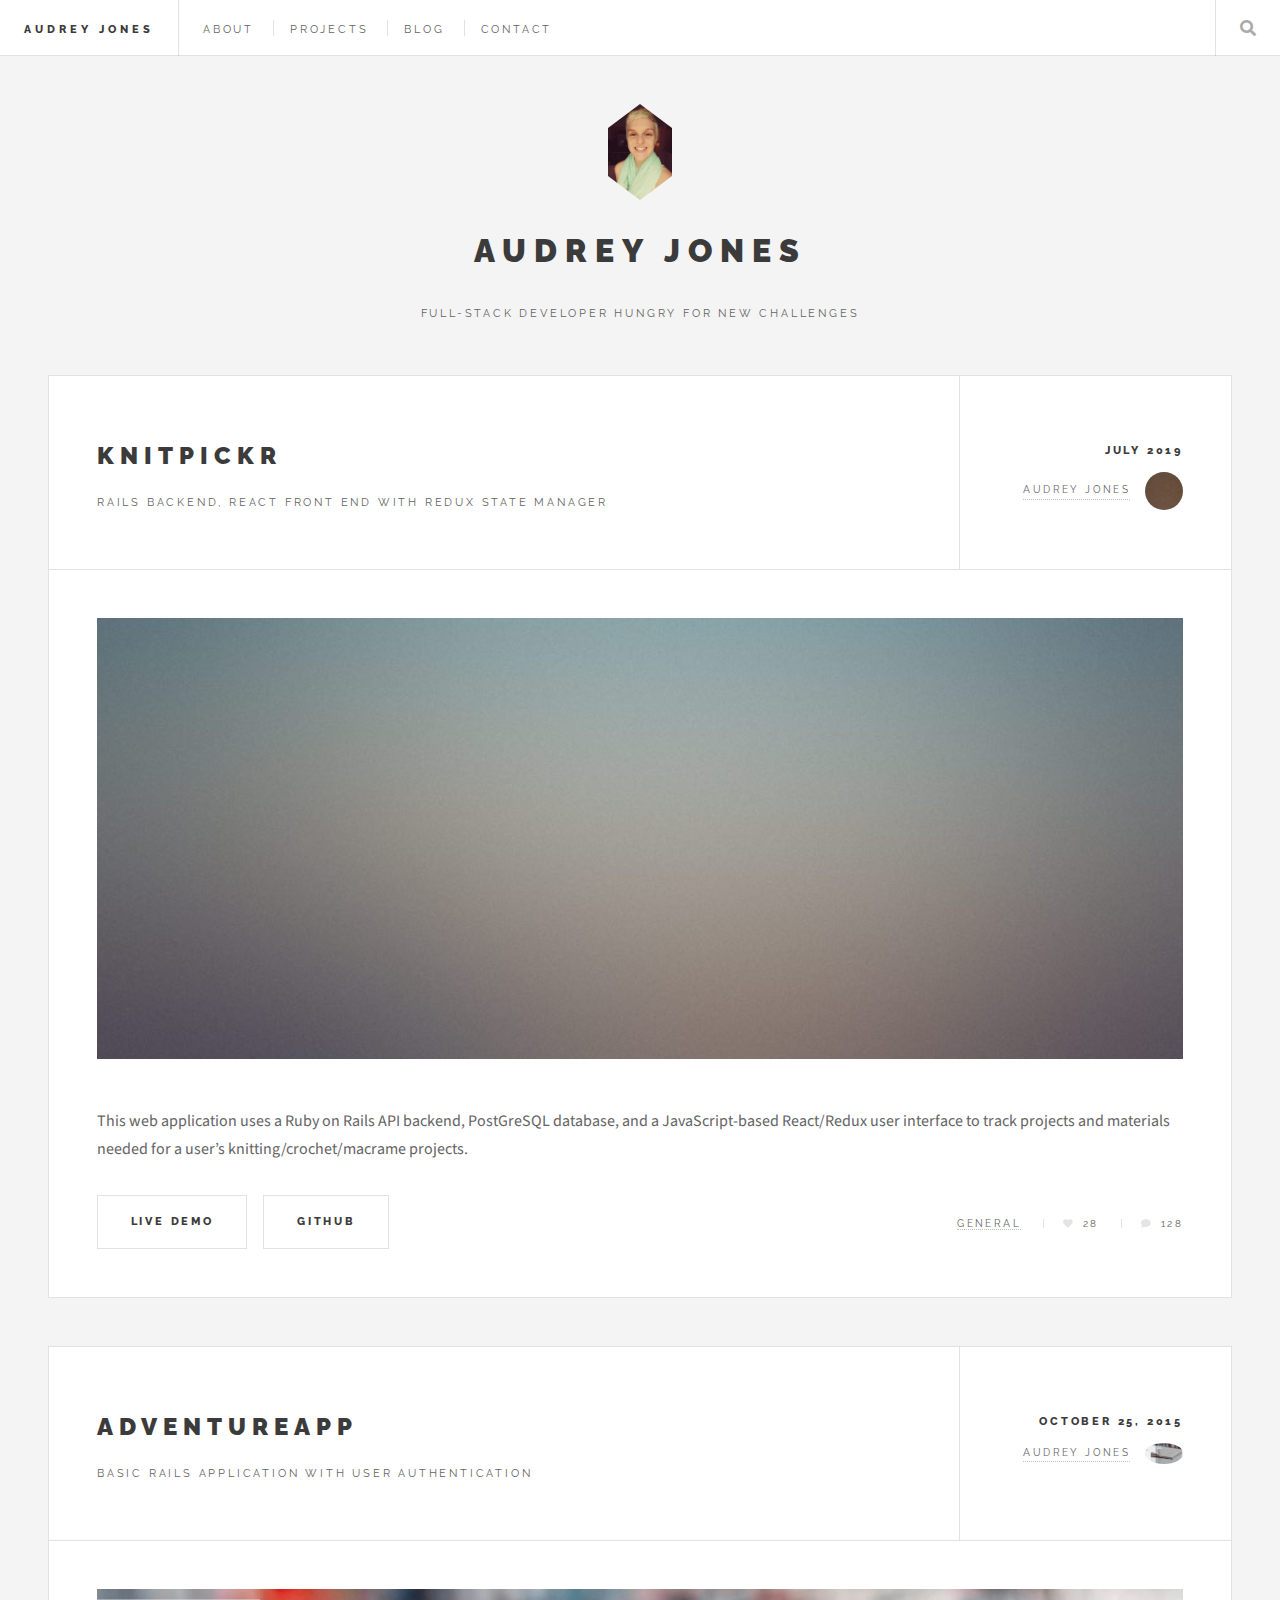
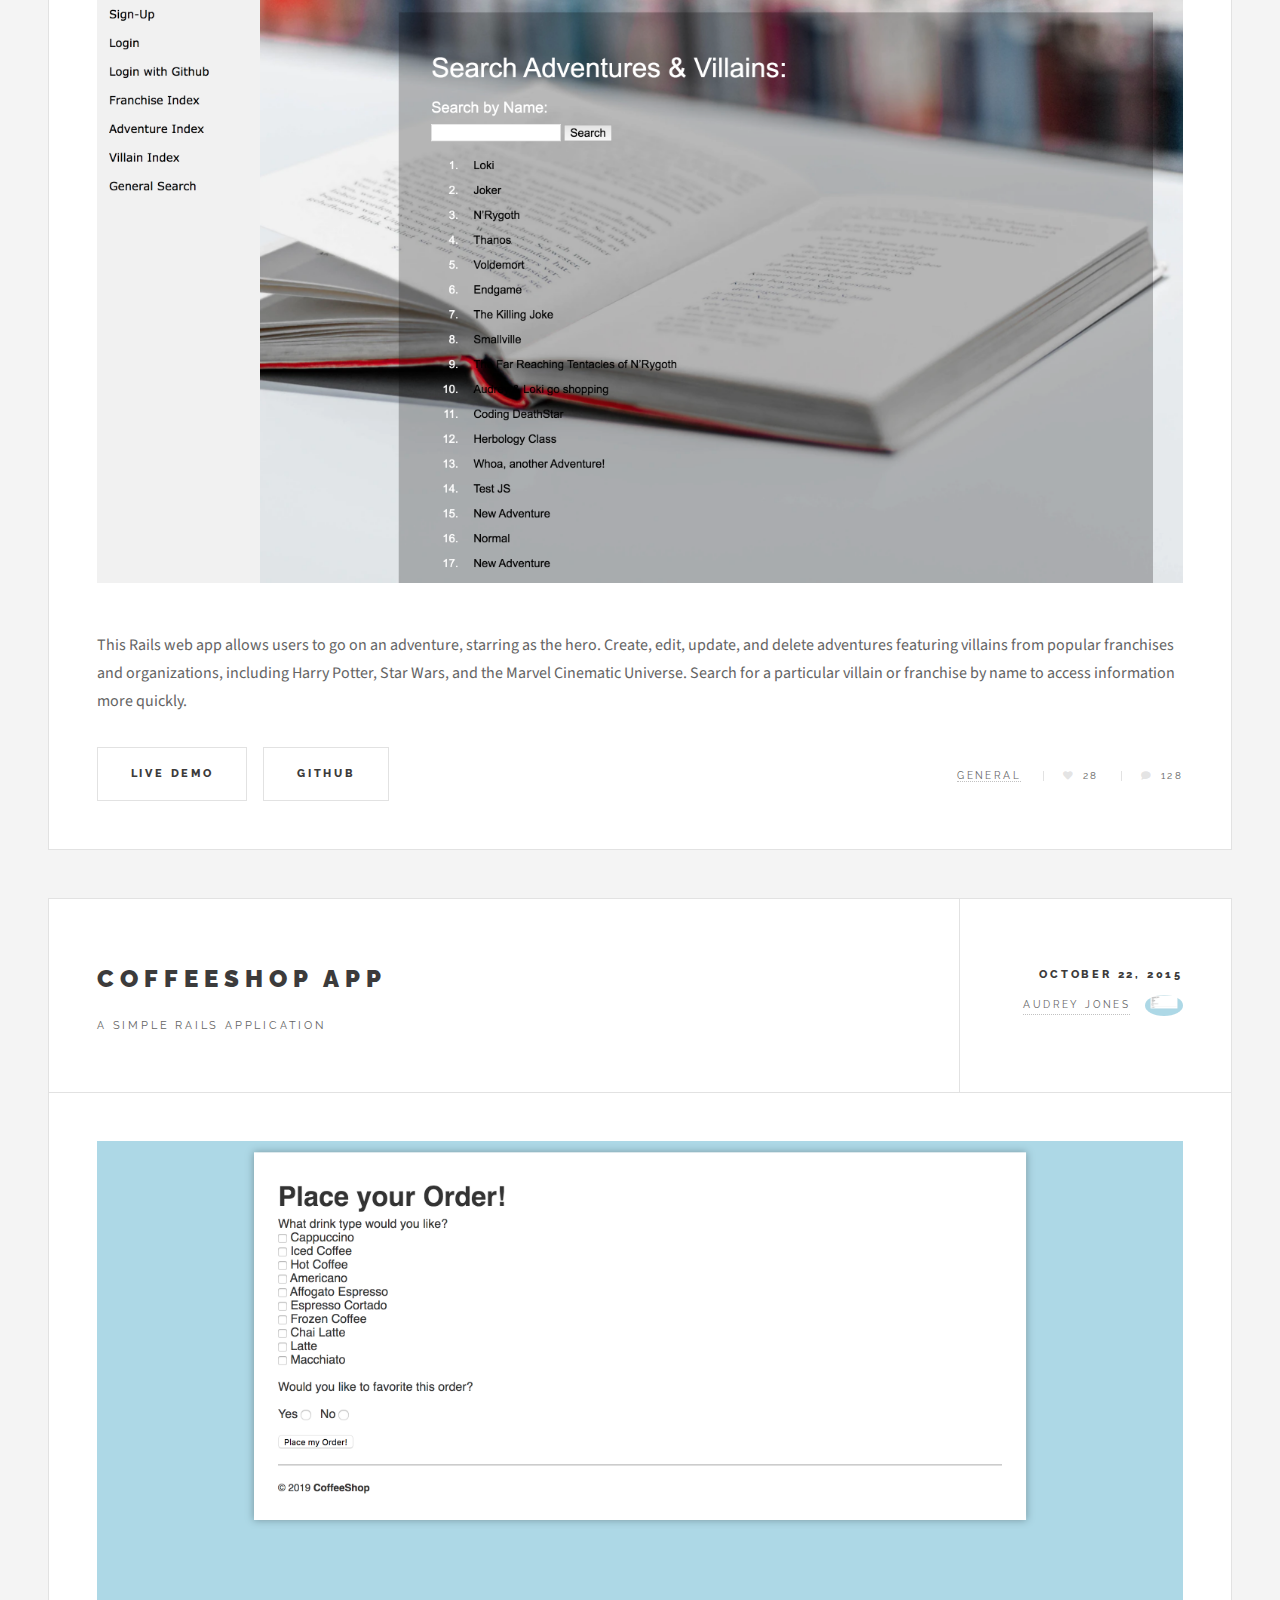
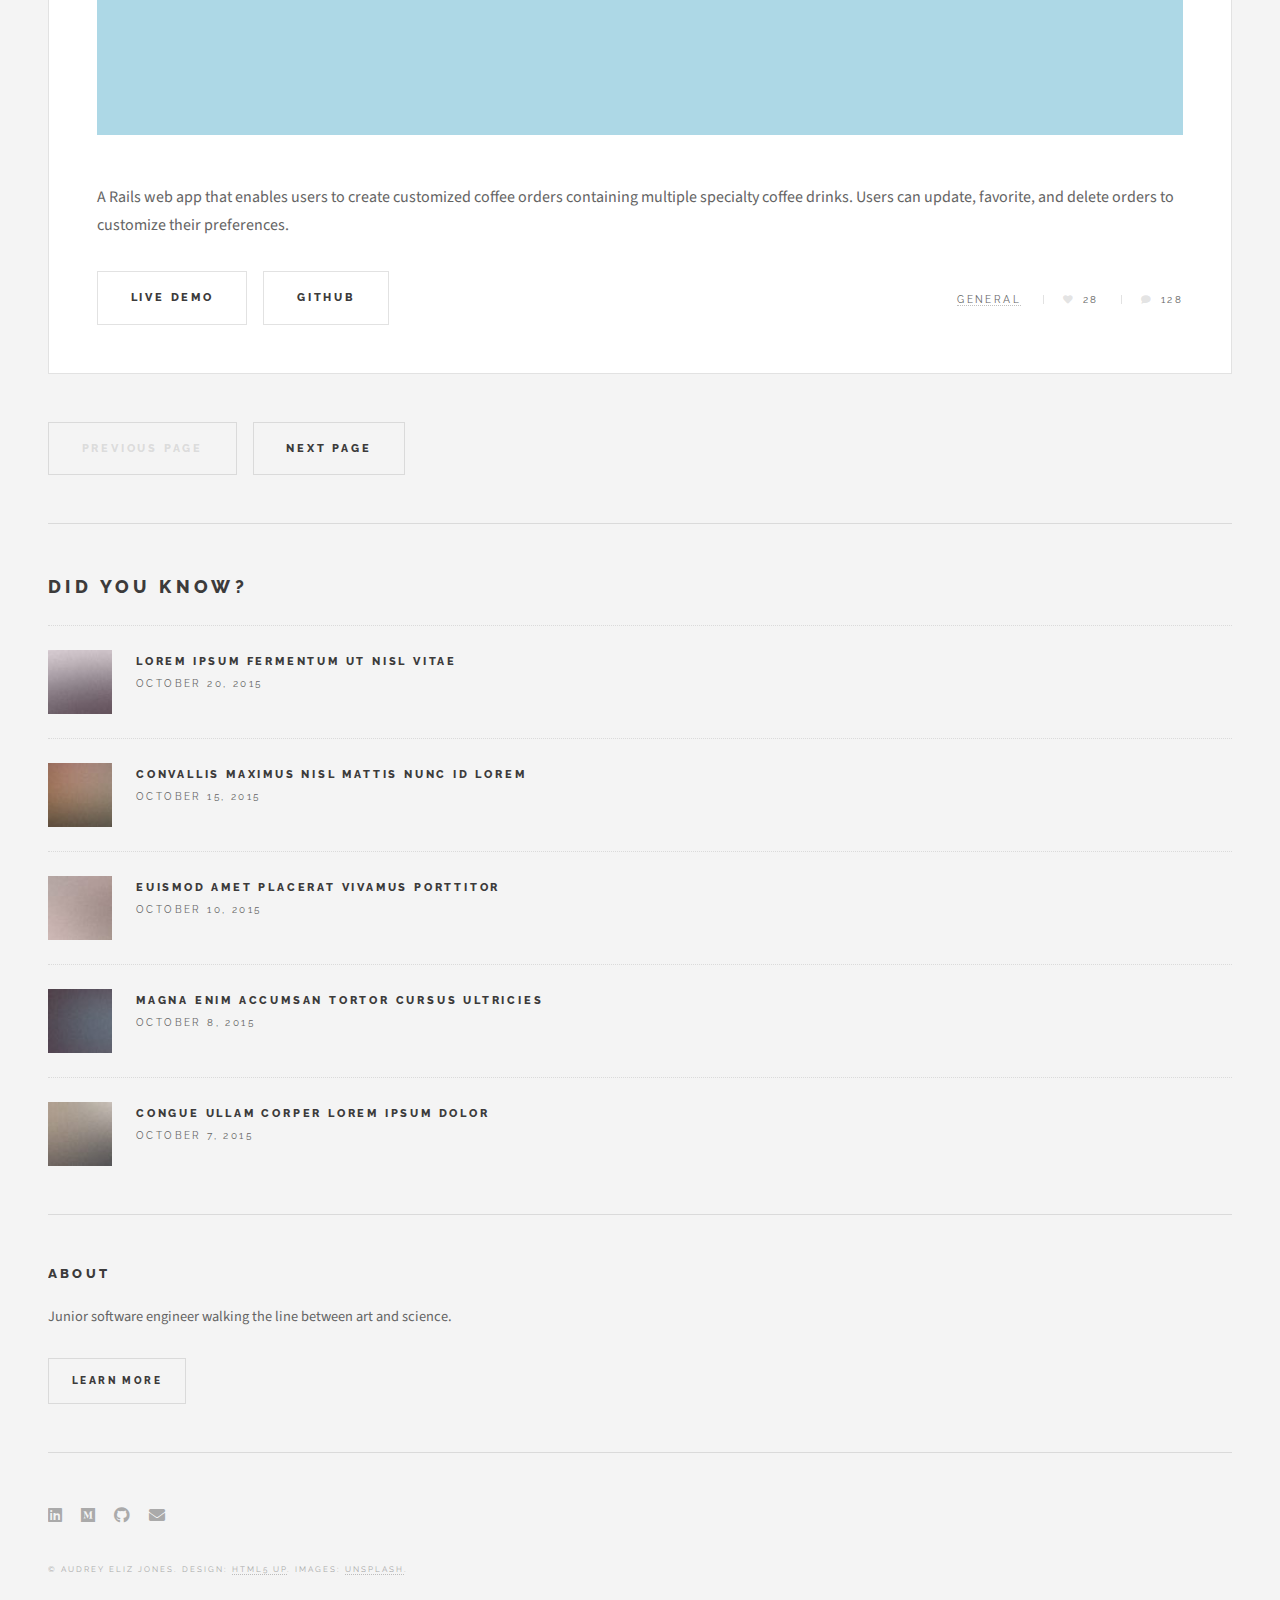
==== commit 72d055c5: "Contact Page and reduced unecessary code on Index Page" ====
--- a/Documents/Dev/portfolio-Page/index.html
+++ b/Documents/Dev/portfolio-Page/index.html
@@ -23,7 +23,7 @@
 							<ul>
 								<li><a href="/About.html">About</a></li>
 								<li><a href="/Projects.html">Projects</a></li>
-								<li><a href="/Blog.html">Blog</a></li>
+								<li><a href="https://medium.com/@audrey.eliz.jones">Blog</a></li>
 								<li><a href="/Contact.html">Contact</a></li>
 							</ul>
 						</nav>
@@ -35,61 +35,10 @@
 										<input type="text" name="query" placeholder="Search" />
 									</form>
 								</li>
-								<!-- <li class="menu">
-									<a class="fa-bars" href="#menu">Menu</a>
-								</li> -->
 							</ul>
 						</nav>
 					</header>
-
-				<!-- Menu -->
-					<!-- <section id="menu"> -->
-
-						<!-- Search -->
-							<!-- <section>
-								<form class="search" method="get" action="#">
-									<input type="text" name="query" placeholder="Search" />
-								</form>
-							</section> -->
-
-						<!-- Links -->
-							<!-- <section>
-								<ul class="links">
-									<li>
-										<a href="#">
-											<h3>Lorem ipsum</h3>
-											<p>Feugiat tempus veroeros dolor</p>
-										</a>
-									</li>
-									<li>
-										<a href="#">
-											<h3>Dolor sit amet</h3>
-											<p>Sed vitae justo condimentum</p>
-										</a>
-									</li>
-									<li>
-										<a href="#">
-											<h3>Feugiat veroeros</h3>
-											<p>Phasellus sed ultricies mi congue</p>
-										</a>
-									</li>
-									<li>
-										<a href="#">
-											<h3>Etiam sed consequat</h3>
-											<p>Porta lectus amet ultricies</p>
-										</a>
-									</li>
-								</ul>
-							</section> -->
-
-						<!-- Actions -->
-							<!-- <section>
-								<ul class="actions stacked">
-									<li><a href="#" class="button large fit">Log In</a></li>
-								</ul>
-							</section> -->
-
-					<!-- </section> -->
+						
 
 				<!-- Main -->
 					<div id="main">
@@ -412,58 +361,6 @@
 								</section>
 
 								<section>
-									<h3>Form</h3>
-									<form method="post" action="#">
-										<div class="row gtr-uniform">
-											<div class="col-6 col-12-xsmall">
-												<input type="text" name="demo-name" id="demo-name" value="" placeholder="Name" />
-											</div>
-											<div class="col-6 col-12-xsmall">
-												<input type="email" name="demo-email" id="demo-email" value="" placeholder="Email" />
-											</div>
-											<div class="col-12">
-												<select name="demo-category" id="demo-category">
-													<option value="">- Category -</option>
-													<option value="1">Manufacturing</option>
-													<option value="1">Shipping</option>
-													<option value="1">Administration</option>
-													<option value="1">Human Resources</option>
-												</select>
-											</div>
-											<div class="col-4 col-12-small">
-												<input type="radio" id="demo-priority-low" name="demo-priority" checked>
-												<label for="demo-priority-low">Low</label>
-											</div>
-											<div class="col-4 col-12-small">
-												<input type="radio" id="demo-priority-normal" name="demo-priority">
-												<label for="demo-priority-normal">Normal</label>
-											</div>
-											<div class="col-4 col-12-small">
-												<input type="radio" id="demo-priority-high" name="demo-priority">
-												<label for="demo-priority-high">High</label>
-											</div>
-											<div class="col-6 col-12-small">
-												<input type="checkbox" id="demo-copy" name="demo-copy">
-												<label for="demo-copy">Email me a copy</label>
-											</div>
-											<div class="col-6 col-12-small">
-												<input type="checkbox" id="demo-human" name="demo-human" checked>
-												<label for="demo-human">Not a robot</label>
-											</div>
-											<div class="col-12">
-												<textarea name="demo-message" id="demo-message" placeholder="Enter your message" rows="6"></textarea>
-											</div>
-											<div class="col-12">
-												<ul class="actions">
-													<li><input type="submit" value="Send Message" /></li>
-													<li><input type="reset" value="Reset" /></li>
-												</ul>
-											</div>
-										</div>
-									</form>
-								</section>
-
-								<section>
 									<h3>Image</h3>
 									<h4>Fit</h4>
 									<div class="box alt">
@@ -506,58 +403,12 @@
 									<h2>Audrey Jones</h2>
 									<p>Full-Stack Developer hungry for new challenges</p>
 								</header>
-							</section>
-
-						<!-- Mini Posts -->
-							<section>
-								<div class="mini-posts">
-
-									<!-- Mini Post -->
-										<article class="mini-post">
-											<header>
-												<h3><a href="single.html">1st Blog Post</a></h3>
-												<time class="published" datetime="2015-10-20">October 20, 2015</time>
-												<a href="#" class="author"><img src="images/avatar.jpg" alt="" /></a>
-											</header>
-											<a href="single.html" class="image"><img src="images/pic04.jpg" alt="" /></a>
-										</article>
-
-									<!-- Mini Post -->
-										<article class="mini-post">
-											<header>
-												<h3><a href="single.html">Rutrum neque accumsan</a></h3>
-												<time class="published" datetime="2015-10-19">October 19, 2015</time>
-												<a href="#" class="author"><img src="images/avatar.jpg" alt="" /></a>
-											</header>
-											<a href="single.html" class="image"><img src="images/pic05.jpg" alt="" /></a>
-										</article>
-
-									<!-- Mini Post -->
-										<article class="mini-post">
-											<header>
-												<h3><a href="single.html">Odio congue mattis</a></h3>
-												<time class="published" datetime="2015-10-18">October 18, 2015</time>
-												<a href="#" class="author"><img src="images/avatar.jpg" alt="" /></a>
-											</header>
-											<a href="single.html" class="image"><img src="images/pic06.jpg" alt="" /></a>
-										</article>
-
-									<!-- Mini Post -->
-										<article class="mini-post">
-											<header>
-												<h3><a href="single.html">Enim nisl veroeros</a></h3>
-												<time class="published" datetime="2015-10-17">October 17, 2015</time>
-												<a href="#" class="author"><img src="images/avatar.jpg" alt="" /></a>
-											</header>
-											<a href="single.html" class="image"><img src="images/pic07.jpg" alt="" /></a>
-										</article>
-
-								</div>
-							</section>
+							</section>	
 
 						<!-- Posts List -->
 							<section>
 								<ul class="posts">
+									<h2>Did you know?</h2>
 									<li>
 										<article>
 											<header>
@@ -609,9 +460,9 @@
 						<!-- About -->
 							<section class="blurb">
 								<h2>About</h2>
-								<p>Mauris neque quam, fermentum ut nisl vitae, convallis maximus nisl. Sed mattis nunc id lorem euismod amet placerat. Vivamus porttitor magna enim, ac accumsan tortor cursus at phasellus sed ultricies.</p>
+								<p>Junior software engineer walking the line between art and science.</p>
 								<ul class="actions">
-									<li><a href="#" class="button">Learn More</a></li>
+									<li><a href="/About.html" class="button">Learn More</a></li>
 								</ul>
 							</section>
 
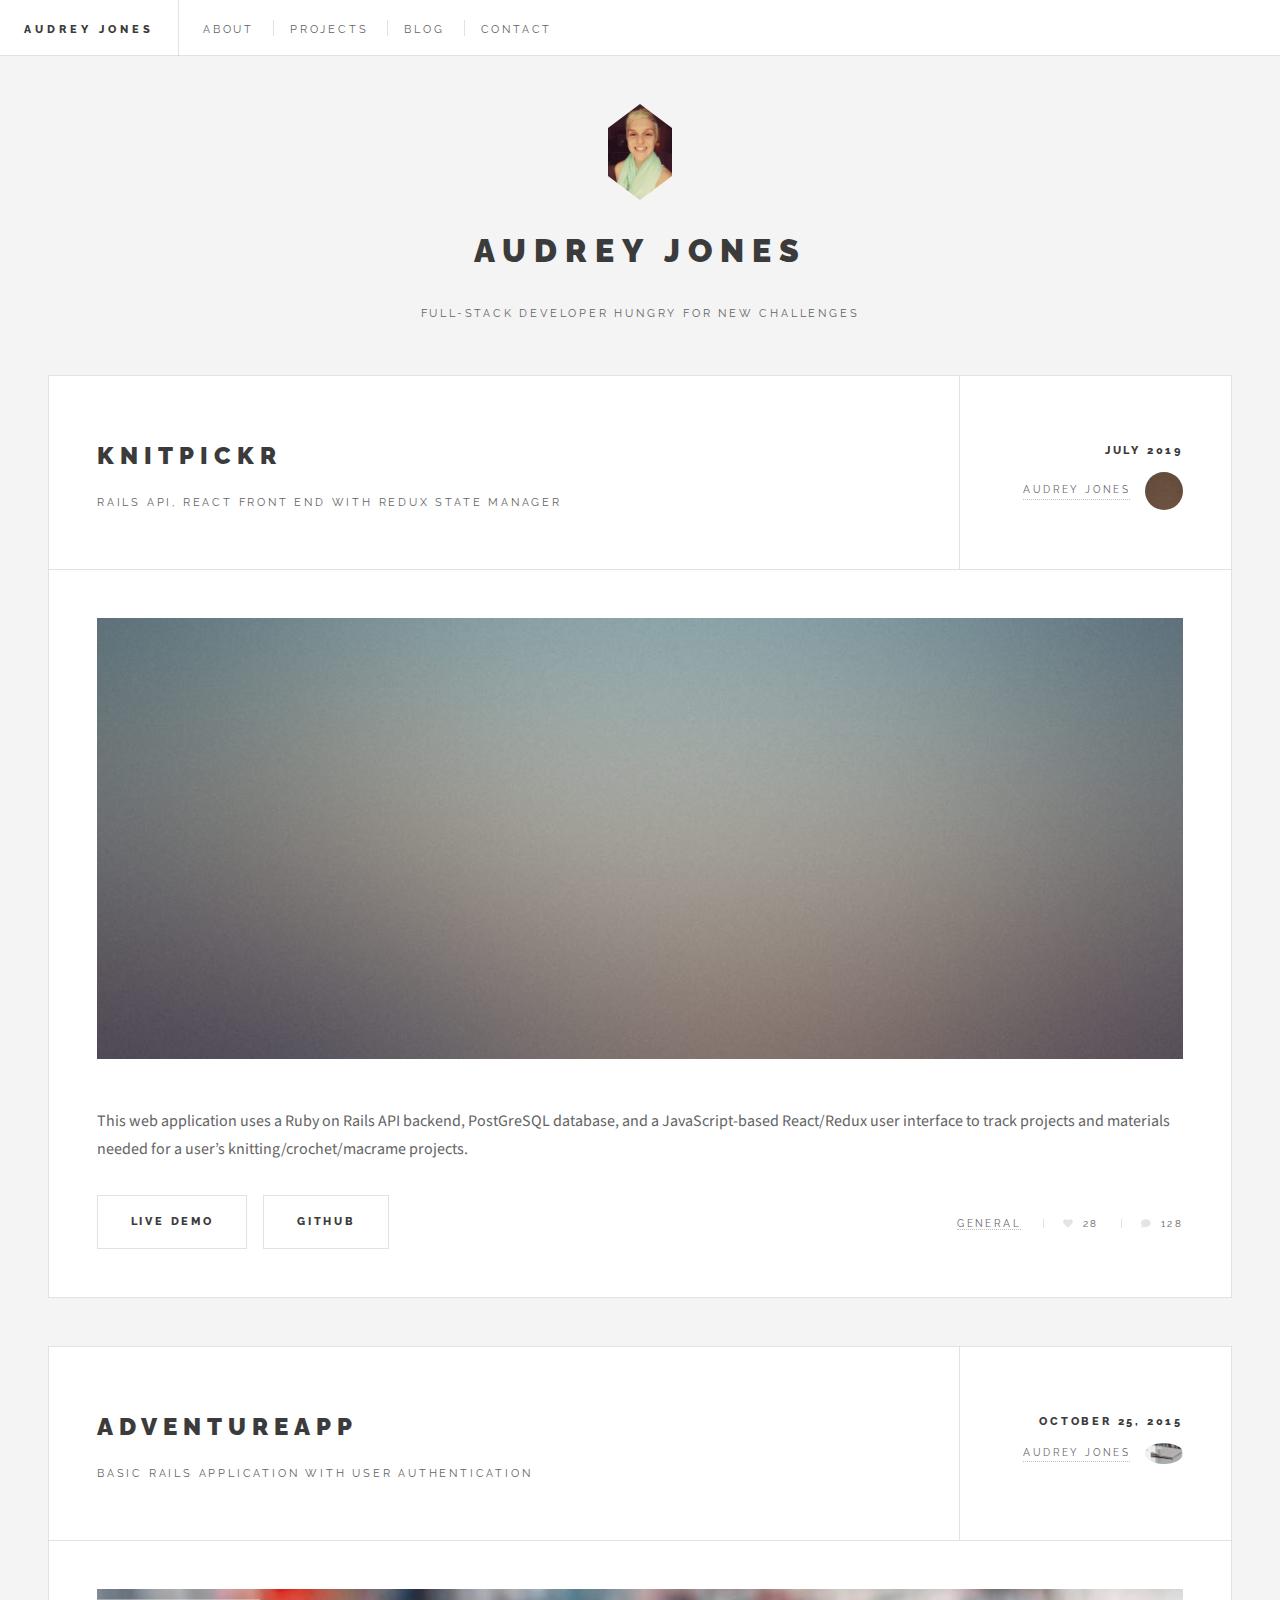
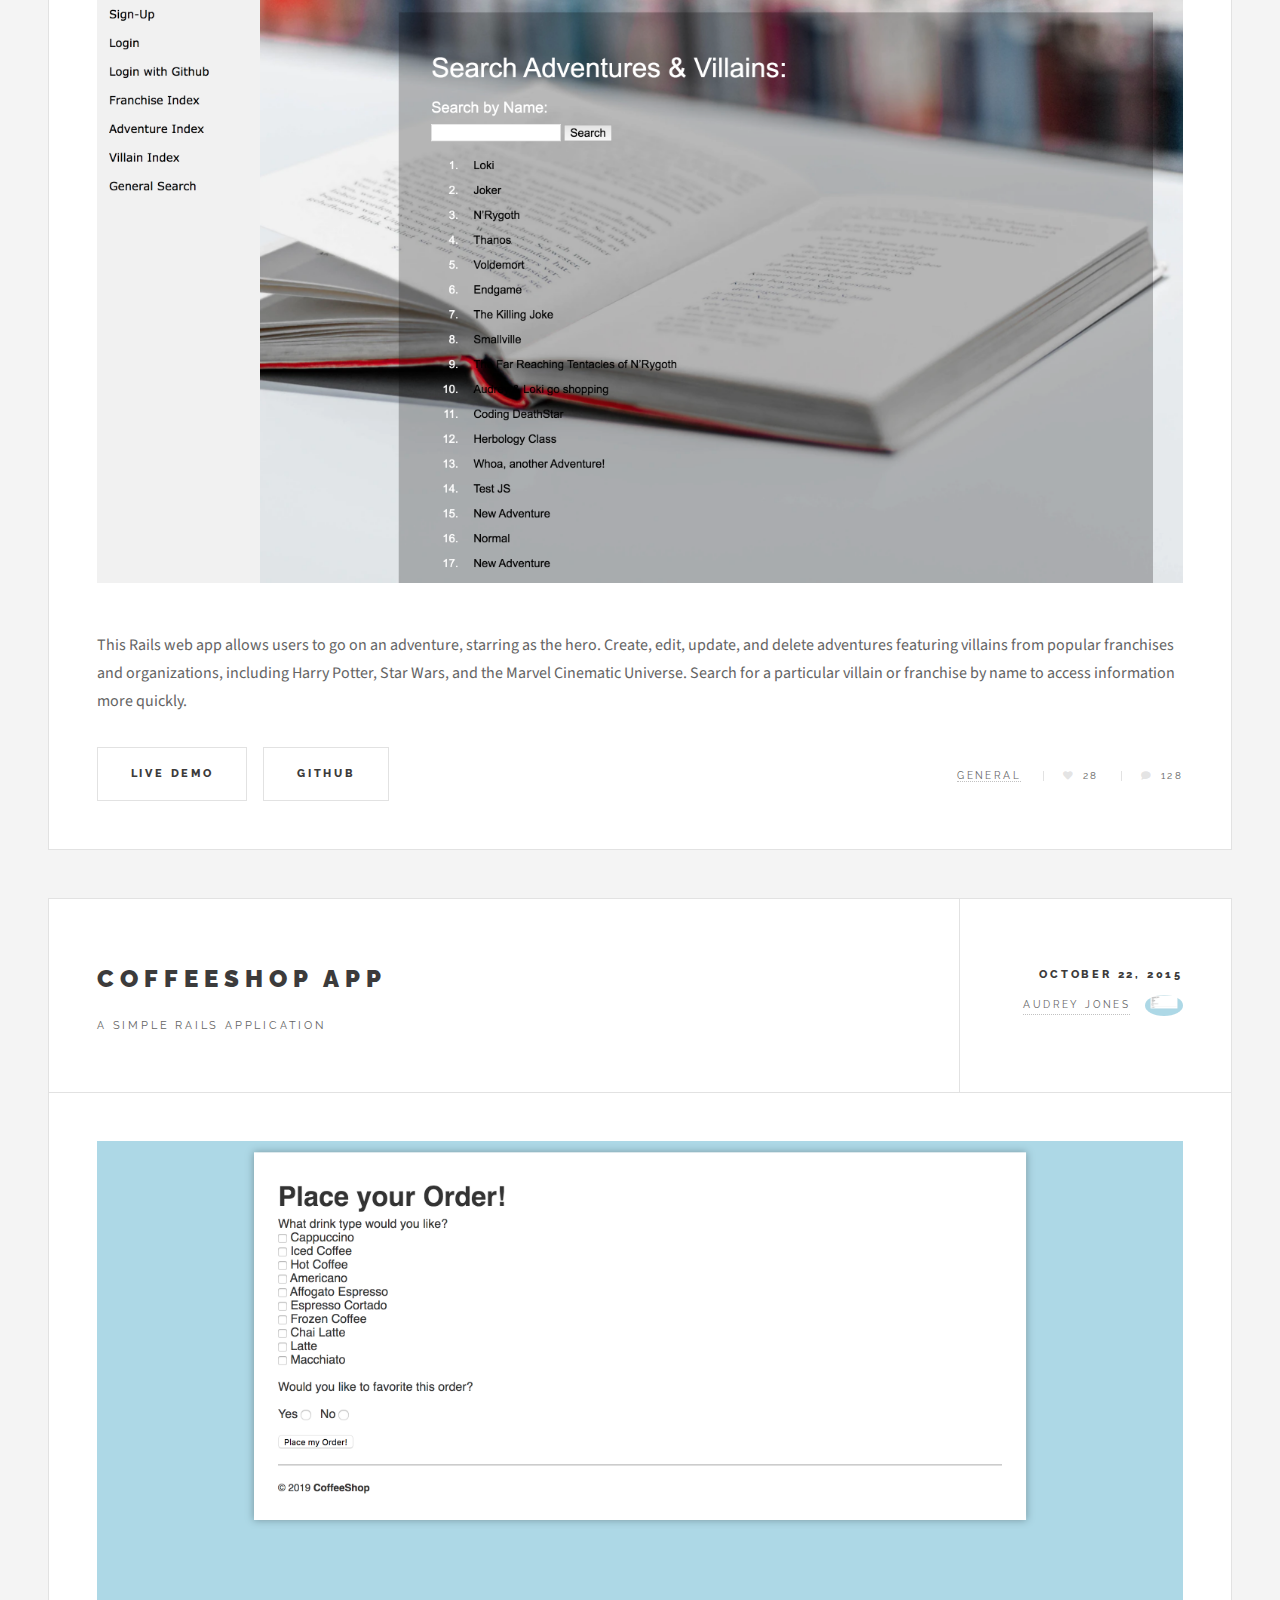
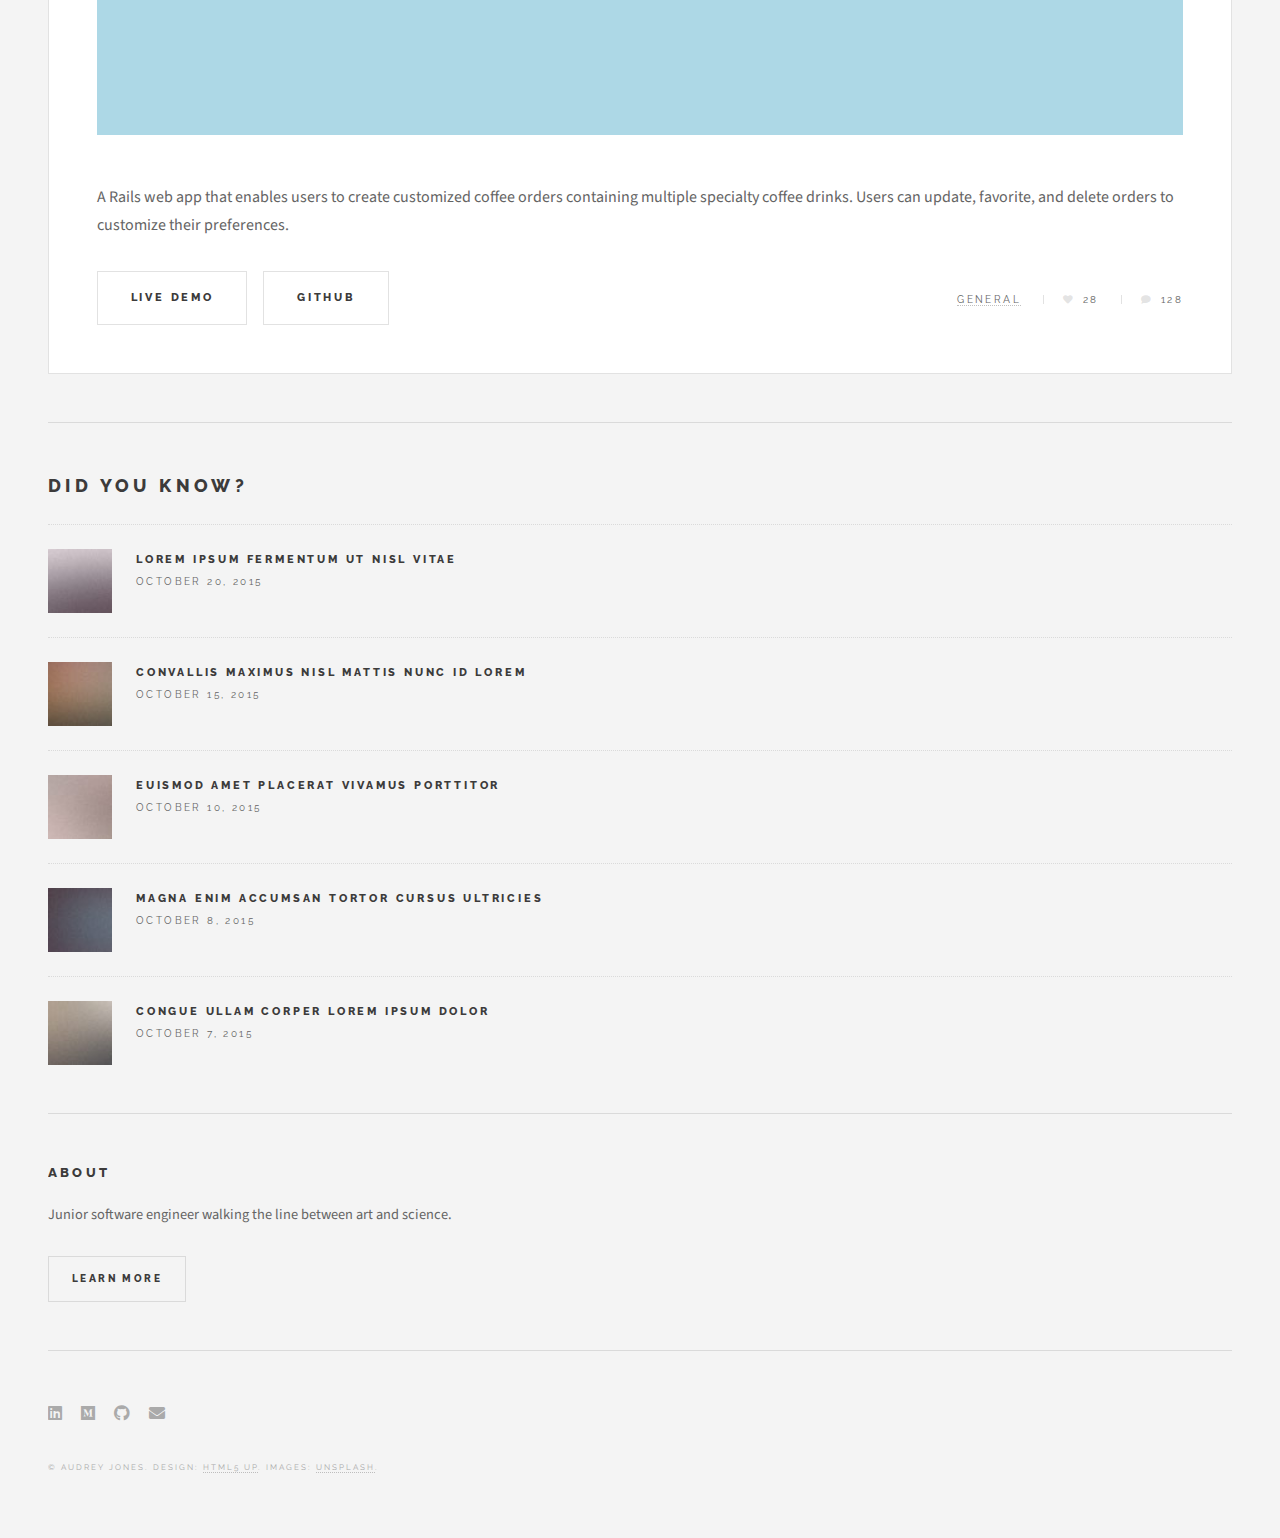
==== commit 662dce10: "Updates to footers and further reducing index page unused code" ====
--- a/Documents/Dev/portfolio-Page/index.html
+++ b/Documents/Dev/portfolio-Page/index.html
@@ -4,6 +4,7 @@
 <!-- Do we really need the additional collapse menu? -->
 <!-- Do we really need the Login feature?-->
 <!-- Solved? -->
+<!-- <div>Logo generated by <a href="https://www.designevo.com/logo-maker/" title="Free Online Logo Maker">DesignEvo free logo designer</a></div> -->
 <html>
 	<head>
 		<title>Audrey Jones</title>
@@ -27,16 +28,6 @@
 								<li><a href="/Contact.html">Contact</a></li>
 							</ul>
 						</nav>
-						<nav class="main">
-							<ul>
-								<li class="search">
-									<a class="fa-search" href="#search">Search</a>
-									<form id="search" method="get" action="#">
-										<input type="text" name="query" placeholder="Search" />
-									</form>
-								</li>
-							</ul>
-						</nav>
 					</header>
 						
 
@@ -48,7 +39,7 @@
 								<header>
 									<div class="title">
 										<h2><a href="#">Knitpickr</a></h2>
-										<p>Rails backend, React front end with Redux state manager</p>
+										<p>Rails API, React front end with Redux state manager</p>
 									</div>
 									<div class="meta">
 										<time class="published" datetime="2015-11-01">July 2019</time>
@@ -123,283 +114,16 @@
 									</ul>
 								</footer>
 							</article>
-
-						<!-- Post -->
-						<!--
-							<article class="post">
-								<header>
-									<div class="title">
-										<h2><a href="#">Elements</a></h2>
-										<p>Lorem ipsum dolor amet nullam consequat etiam feugiat</p>
-									</div>
-									<div class="meta">
-										<time class="published" datetime="2015-10-18">October 18, 2015</time>
-										<a href="#" class="author"><span class="name">Audrey Jones</span><img src="images/avatar.jpg" alt="" /></a>
-									</div>
-								</header>
-
-								<section>
-									<h3>Text</h3>
-									<p>This is <b>bold</b> and this is <strong>strong</strong>. This is <i>italic</i> and this is <em>emphasized</em>.
-									This is <sup>superscript</sup> text and this is <sub>subscript</sub> text.
-									This is <u>underlined</u> and this is code: <code>for (;;) { ... }</code>. Finally, <a href="#">this is a link</a>.</p>
-									<hr />
-									<p>Nunc lacinia ante nunc ac lobortis. Interdum adipiscing gravida odio porttitor sem non mi integer non faucibus ornare mi ut ante amet placerat aliquet. Volutpat eu sed ante lacinia sapien lorem accumsan varius montes viverra nibh in adipiscing blandit tempus accumsan.</p>
-									<hr />
-									<h2>Heading Level 2</h2>
-									<h3>Heading Level 3</h3>
-									<h4>Heading Level 4</h4>
-									<hr />
-									<h4>Blockquote</h4>
-									<blockquote>Fringilla nisl. Donec accumsan interdum nisi, quis tincidunt felis sagittis eget tempus euismod. Vestibulum ante ipsum primis in faucibus vestibulum. Blandit adipiscing eu felis iaculis volutpat ac adipiscing accumsan faucibus. Vestibulum ante ipsum primis in faucibus lorem ipsum dolor sit amet nullam adipiscing eu felis.</blockquote>
-									<h4>Preformatted</h4>
-									<pre><code>i = 0;
-
-while (!deck.isInOrder()) {
-  print 'Iteration ' + i;
-  deck.shuffle();
-  i++;
-}
-
-print 'It took ' + i + ' iterations to sort the deck.';</code></pre>
-								</section>
-
-								<section>
-									<h3>Lists</h3>
-									<div class="row">
-										<div class="col-6 col-12-medium">
-											<h4>Unordered</h4>
-											<ul>
-												<li>Dolor pulvinar etiam.</li>
-												<li>Sagittis adipiscing.</li>
-												<li>Felis enim feugiat.</li>
-											</ul>
-											<h4>Alternate</h4>
-											<ul class="alt">
-												<li>Dolor pulvinar etiam.</li>
-												<li>Sagittis adipiscing.</li>
-												<li>Felis enim feugiat.</li>
-											</ul>
-										</div>
-										<div class="col-6 col-12-medium">
-											<h4>Ordered</h4>
-											<ol>
-												<li>Dolor pulvinar etiam.</li>
-												<li>Etiam vel felis viverra.</li>
-												<li>Felis enim feugiat.</li>
-												<li>Dolor pulvinar etiam.</li>
-												<li>Etiam vel felis lorem.</li>
-												<li>Felis enim et feugiat.</li>
-											</ol>
-											<h4>Icons</h4>
-											<ul class="icons">
-												<li><a href="#" class="icon brands fa-twitter"><span class="label">Twitter</span></a></li>
-												<li><a href="#" class="icon brands fa-facebook-f"><span class="label">Facebook</span></a></li>
-												<li><a href="#" class="icon brands fa-instagram"><span class="label">Instagram</span></a></li>
-												<li><a href="#" class="icon brands fa-github"><span class="label">Github</span></a></li>
-											</ul>
-										</div>
-									</div>
-									<h3>Actions</h3>
-									<div class="row">
-										<div class="col-6 col-12-medium">
-											<ul class="actions">
-												<li><a href="#" class="button">Default</a></li>
-												<li><a href="#" class="button">Default</a></li>
-												<li><a href="#" class="button">Default</a></li>
-											</ul>
-											<ul class="actions small">
-												<li><a href="#" class="button small">Small</a></li>
-												<li><a href="#" class="button small">Small</a></li>
-												<li><a href="#" class="button small">Small</a></li>
-											</ul>
-											<ul class="actions stacked">
-												<li><a href="#" class="button">Default</a></li>
-												<li><a href="#" class="button">Default</a></li>
-												<li><a href="#" class="button">Default</a></li>
-											</ul>
-											<ul class="actions stacked">
-												<li><a href="#" class="button small">Small</a></li>
-												<li><a href="#" class="button small">Small</a></li>
-												<li><a href="#" class="button small">Small</a></li>
-											</ul>
-										</div>
-										<div class="col-6 col-12-medium">
-											<ul class="actions stacked">
-												<li><a href="#" class="button fit">Default</a></li>
-												<li><a href="#" class="button fit">Default</a></li>
-											</ul>
-											<ul class="actions stacked">
-												<li><a href="#" class="button small fit">Small</a></li>
-												<li><a href="#" class="button small fit">Small</a></li>
-											</ul>
-										</div>
-									</div>
-								</section>
-
-								<section>
-									<h3>Table</h3>
-									<h4>Default</h4>
-									<div class="table-wrapper">
-										<table>
-											<thead>
-												<tr>
-													<th>Name</th>
-													<th>Description</th>
-													<th>Price</th>
-												</tr>
-											</thead>
-											<tbody>
-												<tr>
-													<td>Item One</td>
-													<td>Ante turpis integer aliquet porttitor.</td>
-													<td>29.99</td>
-												</tr>
-												<tr>
-													<td>Item Two</td>
-													<td>Vis ac commodo adipiscing arcu aliquet.</td>
-													<td>19.99</td>
-												</tr>
-												<tr>
-													<td>Item Three</td>
-													<td> Morbi faucibus arcu accumsan lorem.</td>
-													<td>29.99</td>
-												</tr>
-												<tr>
-													<td>Item Four</td>
-													<td>Vitae integer tempus condimentum.</td>
-													<td>19.99</td>
-												</tr>
-												<tr>
-													<td>Item Five</td>
-													<td>Ante turpis integer aliquet porttitor.</td>
-													<td>29.99</td>
-												</tr>
-											</tbody>
-											<tfoot>
-												<tr>
-													<td colspan="2"></td>
-													<td>100.00</td>
-												</tr>
-											</tfoot>
-										</table>
-									</div>
-
-									<h4>Alternate</h4>
-									<div class="table-wrapper">
-										<table class="alt">
-											<thead>
-												<tr>
-													<th>Name</th>
-													<th>Description</th>
-													<th>Price</th>
-												</tr>
-											</thead>
-											<tbody>
-												<tr>
-													<td>Item One</td>
-													<td>Ante turpis integer aliquet porttitor.</td>
-													<td>29.99</td>
-												</tr>
-												<tr>
-													<td>Item Two</td>
-													<td>Vis ac commodo adipiscing arcu aliquet.</td>
-													<td>19.99</td>
-												</tr>
-												<tr>
-													<td>Item Three</td>
-													<td> Morbi faucibus arcu accumsan lorem.</td>
-													<td>29.99</td>
-												</tr>
-												<tr>
-													<td>Item Four</td>
-													<td>Vitae integer tempus condimentum.</td>
-													<td>19.99</td>
-												</tr>
-												<tr>
-													<td>Item Five</td>
-													<td>Ante turpis integer aliquet porttitor.</td>
-													<td>29.99</td>
-												</tr>
-											</tbody>
-											<tfoot>
-												<tr>
-													<td colspan="2"></td>
-													<td>100.00</td>
-												</tr>
-											</tfoot>
-										</table>
-									</div>
-								</section>
-
-								<section>
-									<h3>Buttons</h3>
-									<ul class="actions">
-										<li><a href="#" class="button large">Large</a></li>
-										<li><a href="#" class="button">Default</a></li>
-										<li><a href="#" class="button small">Small</a></li>
-									</ul>
-									<ul class="actions fit">
-										<li><a href="#" class="button fit">Fit</a></li>
-										<li><a href="#" class="button fit">Fit</a></li>
-										<li><a href="#" class="button fit">Fit</a></li>
-									</ul>
-									<ul class="actions fit small">
-										<li><a href="#" class="button fit small">Fit + Small</a></li>
-										<li><a href="#" class="button fit small">Fit + Small</a></li>
-										<li><a href="#" class="button fit small">Fit + Small</a></li>
-									</ul>
-									<ul class="actions">
-										<li><a href="#" class="button icon solid fa-download">Icon</a></li>
-										<li><a href="#" class="button icon solid fa-upload">Icon</a></li>
-										<li><a href="#" class="button icon solid fa-save">Icon</a></li>
-									</ul>
-									<ul class="actions">
-										<li><span class="button disabled">Disabled</span></li>
-										<li><span class="button disabled icon solid fa-download">Disabled</span></li>
-									</ul>
-								</section>
-
-								<section>
-									<h3>Image</h3>
-									<h4>Fit</h4>
-									<div class="box alt">
-										<div class="row gtr-uniform">
-											<div class="col-12"><span class="image fit"><img src="images/pic02.jpg" alt="" /></span></div>
-											<div class="col-4"><span class="image fit"><img src="images/pic04.jpg" alt="" /></span></div>
-											<div class="col-4"><span class="image fit"><img src="images/pic05.jpg" alt="" /></span></div>
-											<div class="col-4"><span class="image fit"><img src="images/pic06.jpg" alt="" /></span></div>
-											<div class="col-4"><span class="image fit"><img src="images/pic06.jpg" alt="" /></span></div>
-											<div class="col-4"><span class="image fit"><img src="images/pic04.jpg" alt="" /></span></div>
-											<div class="col-4"><span class="image fit"><img src="images/pic05.jpg" alt="" /></span></div>
-											<div class="col-4"><span class="image fit"><img src="images/pic05.jpg" alt="" /></span></div>
-											<div class="col-4"><span class="image fit"><img src="images/pic06.jpg" alt="" /></span></div>
-											<div class="col-4"><span class="image fit"><img src="images/pic04.jpg" alt="" /></span></div>
-										</div>
-									</div>
-									<h4>Left &amp; Right</h4>
-									<p><span class="image left"><img src="images/pic07.jpg" alt="" /></span>Fringilla nisl. Donec accumsan interdum nisi, quis tincidunt felis sagittis eget. tempus euismod. Vestibulum ante ipsum primis in faucibus vestibulum. Blandit adipiscing eu felis iaculis volutpat ac adipiscing accumsan eu faucibus. Integer ac pellentesque praesent tincidunt felis sagittis eget. tempus euismod. Vestibulum ante ipsum primis in faucibus vestibulum. Blandit adipiscing eu felis iaculis volutpat ac adipiscing accumsan eu faucibus. Integer ac pellentesque praesent. Donec accumsan interdum nisi, quis tincidunt felis sagittis eget. tempus euismod. Vestibulum ante ipsum primis in faucibus vestibulum. Blandit adipiscing eu felis iaculis volutpat ac adipiscing accumsan eu faucibus. Integer ac pellentesque praesent tincidunt felis sagittis eget. tempus euismod. Vestibulum ante ipsum primis in faucibus vestibulum. Blandit adipiscing eu felis iaculis volutpat ac adipiscing accumsan eu faucibus. Integer ac pellentesque praesent. Blandit adipiscing eu felis iaculis volutpat ac adipiscing accumsan eu faucibus. Integer ac pellentesque praesent tincidunt felis sagittis eget. tempus euismod. Vestibulum ante ipsum primis in faucibus vestibulum. Blandit adipiscing eu felis iaculis volutpat ac adipiscing accumsan eu faucibus. Integer ac pellentesque praesent.</p>
-									<p><span class="image right"><img src="images/pic04.jpg" alt="" /></span>Fringilla nisl. Donec accumsan interdum nisi, quis tincidunt felis sagittis eget. tempus euismod. Vestibulum ante ipsum primis in faucibus vestibulum. Blandit adipiscing eu felis iaculis volutpat ac adipiscing accumsan eu faucibus. Integer ac pellentesque praesent tincidunt felis sagittis eget. tempus euismod. Vestibulum ante ipsum primis in faucibus vestibulum. Blandit adipiscing eu felis iaculis volutpat ac adipiscing accumsan eu faucibus. Integer ac pellentesque praesent. Donec accumsan interdum nisi, quis tincidunt felis sagittis eget. tempus euismod. Vestibulum ante ipsum primis in faucibus vestibulum. Blandit adipiscing eu felis iaculis volutpat ac adipiscing accumsan eu faucibus. Integer ac pellentesque praesent tincidunt felis sagittis eget. tempus euismod. Vestibulum ante ipsum primis in faucibus vestibulum. Blandit adipiscing eu felis iaculis volutpat ac adipiscing accumsan eu faucibus. Integer ac pellentesque praesent. Blandit adipiscing eu felis iaculis volutpat ac adipiscing accumsan eu faucibus. Integer ac pellentesque praesent tincidunt felis sagittis eget. tempus euismod. Vestibulum ante ipsum primis in faucibus vestibulum. Blandit adipiscing eu felis iaculis volutpat ac adipiscing accumsan eu faucibus. Integer ac pellentesque praesent.</p>
-								</section>
-
-							</article>
-						-->
-
-						<!-- Pagination -->
-							<ul class="actions pagination">
-								<li><a href="" class="disabled button large previous">Previous Page</a></li>
-								<li><a href="#" class="button large next">Next Page</a></li>
-							</ul>
-
-					</div>
+							</div>
 
 				<!-- Sidebar -->
 					<section id="sidebar">
 
 						<!-- Intro -->
 							<section id="intro">
-								<a href="#" class="logo"><img src="images/Profile Pic.jpg" alt="" /></a>
-								<header>
+								
+								<header>
+									<a href="/index.html" class="logo"><img src="images/Profile Pic.jpg" alt="Profile Pic" /></a>
 									<h2>Audrey Jones</h2>
 									<p>Full-Stack Developer hungry for new challenges</p>
 								</header>
@@ -474,7 +198,7 @@
 									<li><a href="https://github.com/AudreyJones" class="icon brands fa-github"><span class="label">Github</span></a></li>
 									<li><a href="mailto:audrey.eliz.jones@gmail.com" class="icon solid fa-envelope"><span class="label">Email</span></a></li>
 								</ul>
-								<p class="copyright">&copy; Audrey Eliz Jones. Design: <a href="http://html5up.net">HTML5 UP</a>. Images: <a href="http://unsplash.com">Unsplash</a>.</p>
+								<p class="copyright">&copy; Audrey Jones. Design: <a href="http://html5up.net">HTML5 UP</a>. Images: <a href="http://unsplash.com">Unsplash</a>.</p>
 							</section>
 
 					</section>
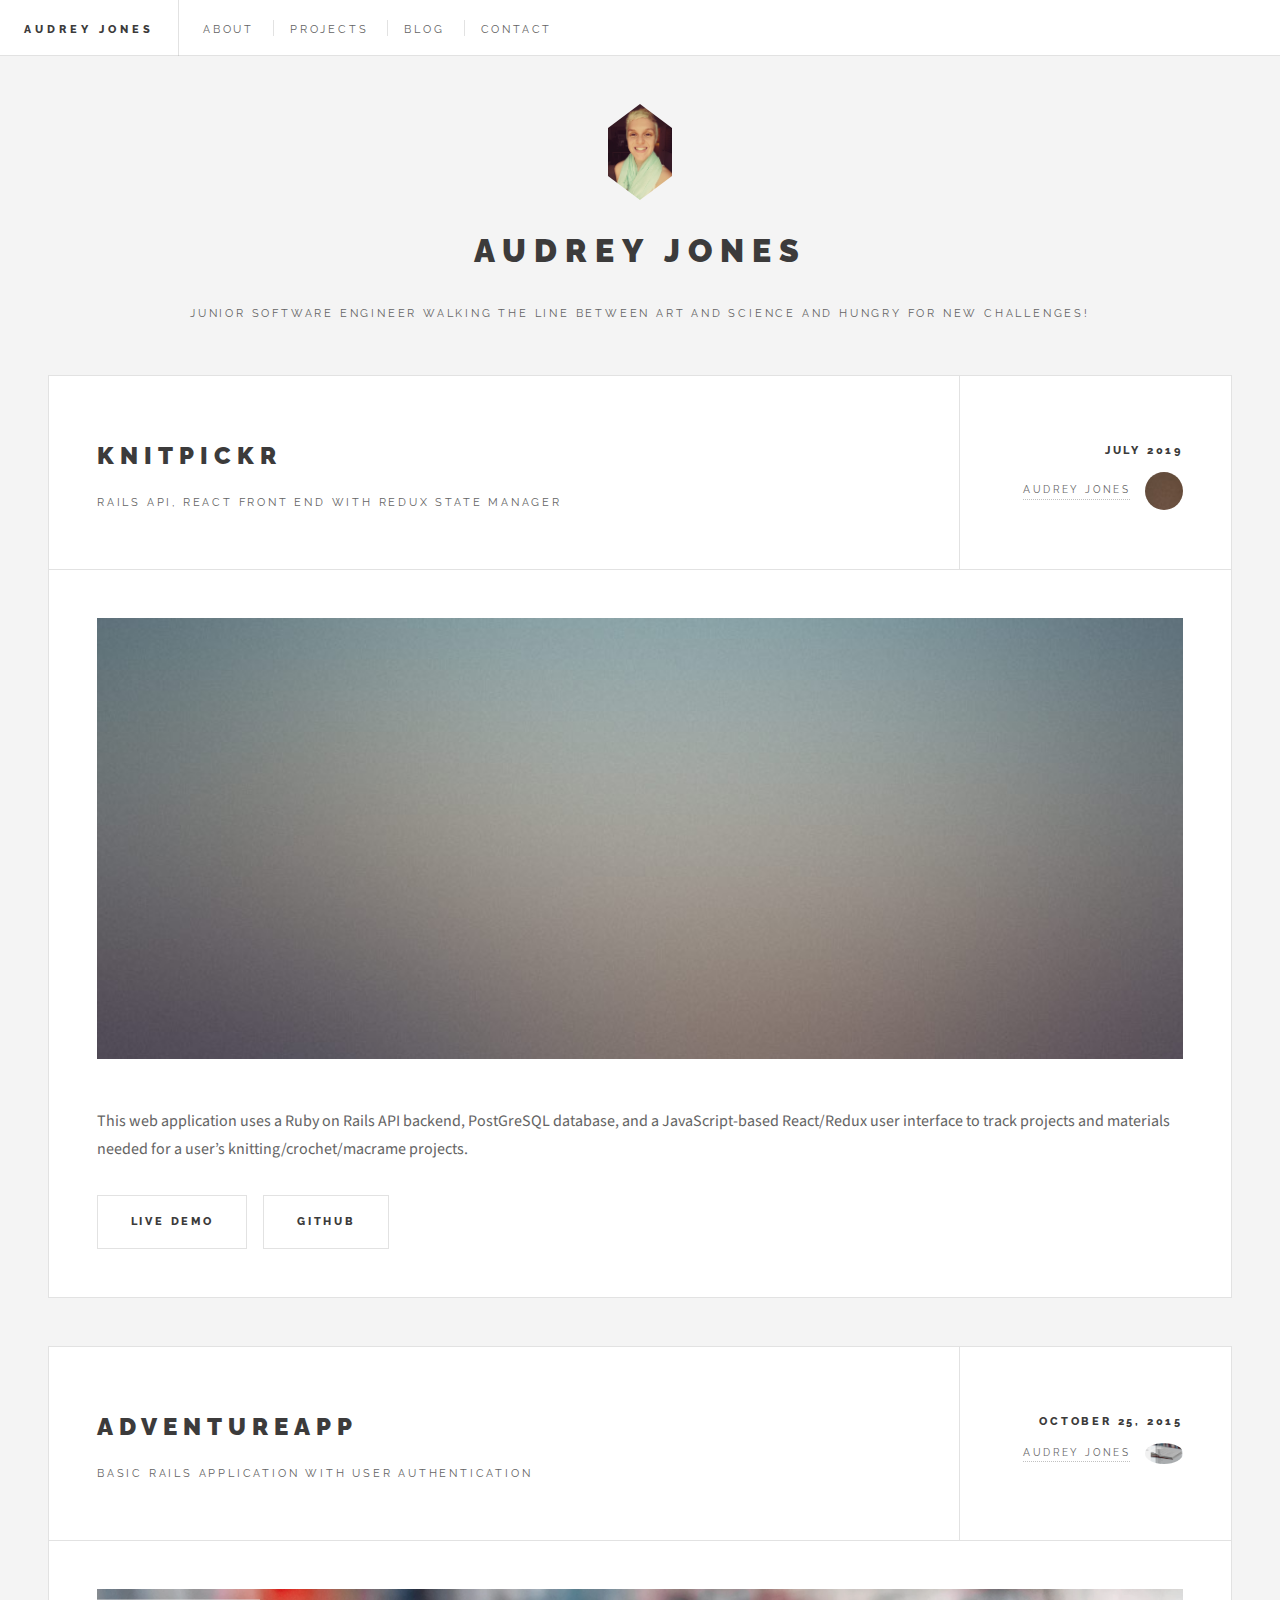
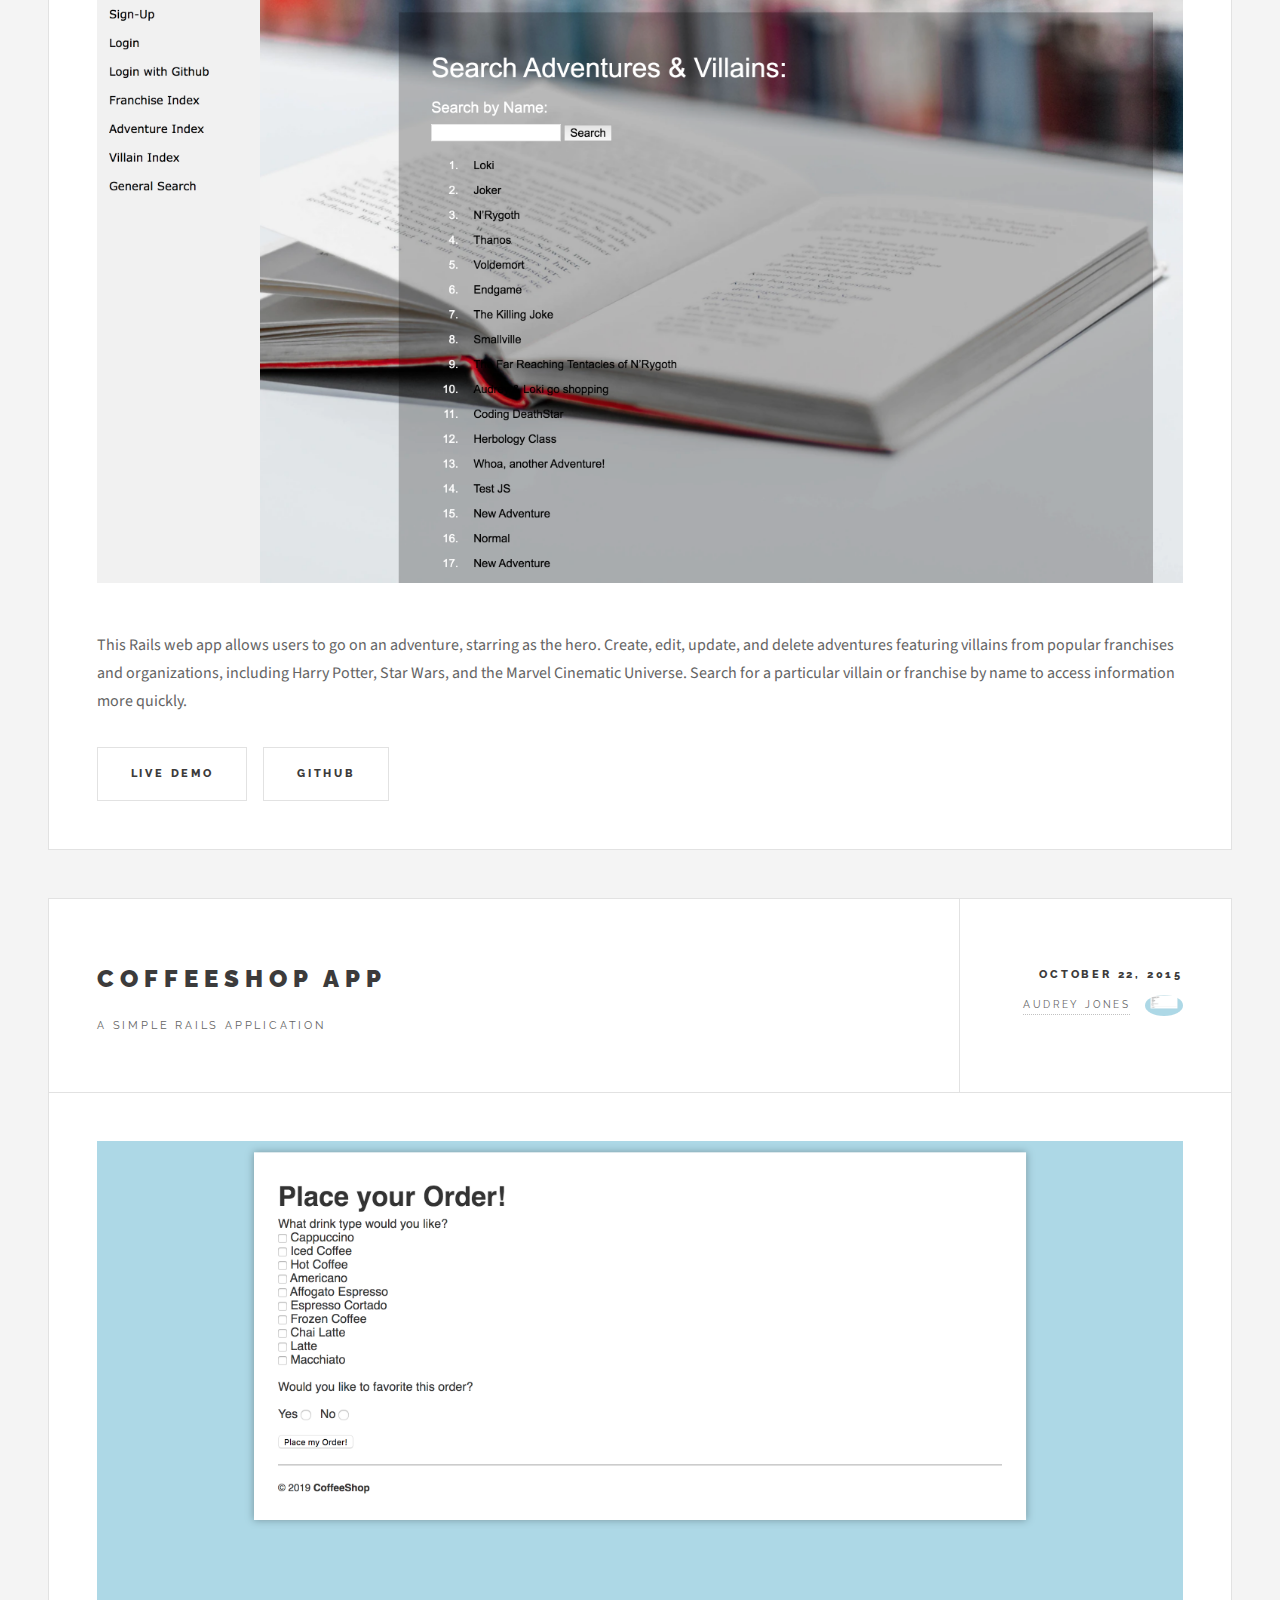
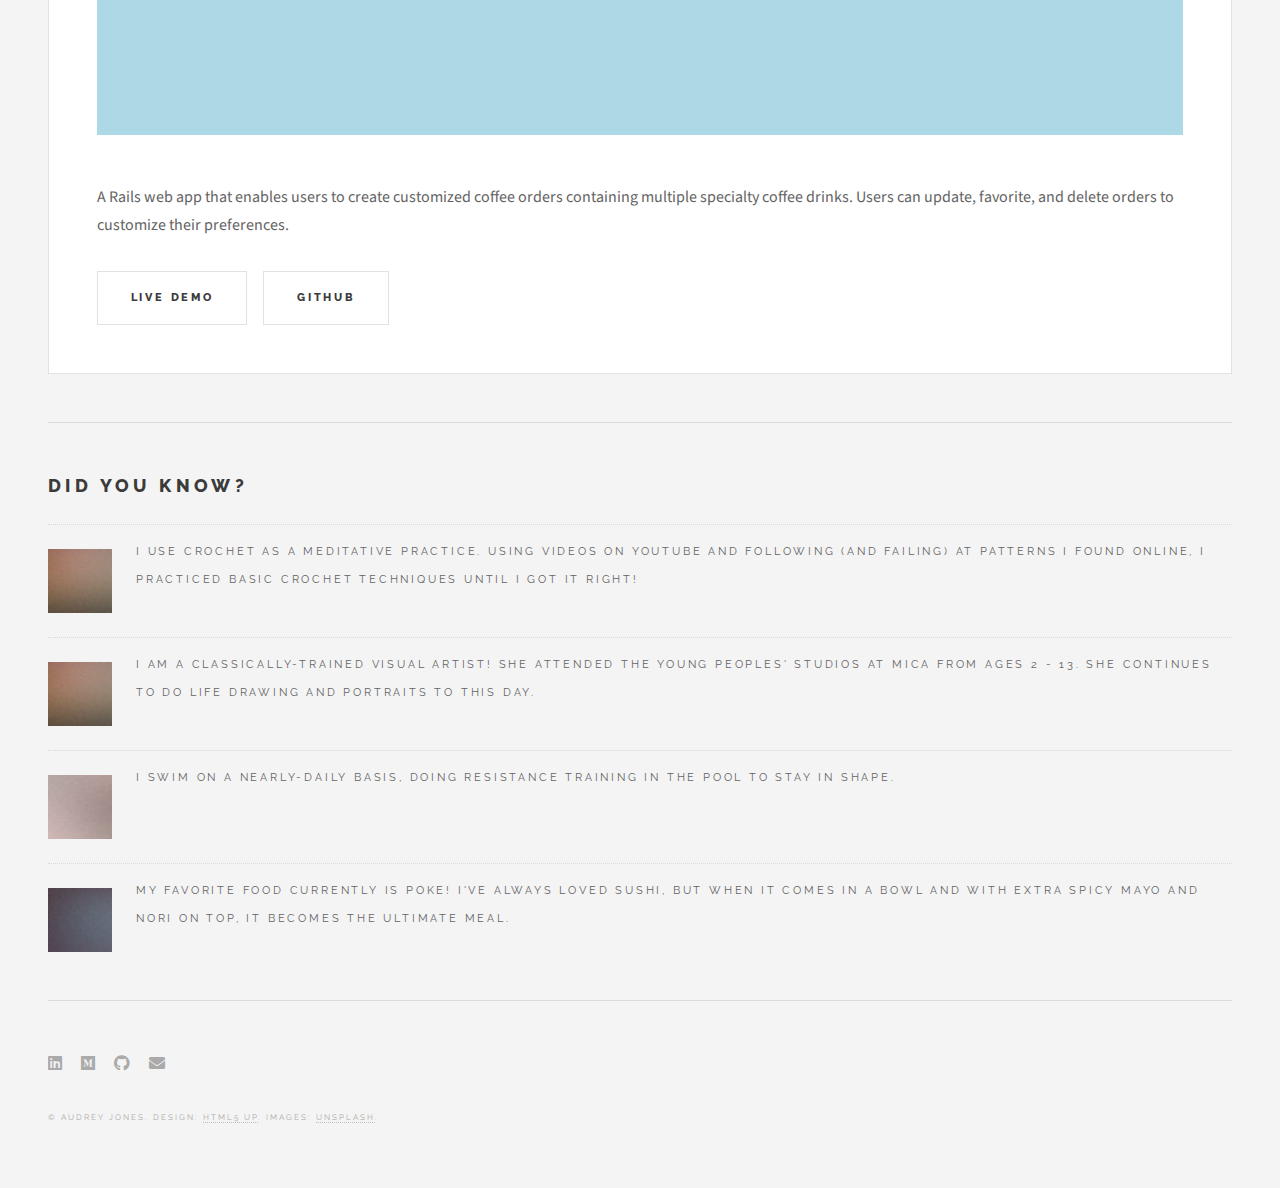
==== commit 72963a33: "Removed remaining menu icons and unneeded About sidebar section" ====
--- a/Documents/Dev/portfolio-Page/index.html
+++ b/Documents/Dev/portfolio-Page/index.html
@@ -53,11 +53,6 @@
 										<li><a href="single.html" class="button large">Live Demo</a></li>
 										<li><a href="single.html" class="button large">Github</a></li>
 									</ul>
-									<ul class="stats">
-										<li><a href="#">General</a></li>
-										<li><a href="#" class="icon solid fa-heart">28</a></li>
-										<li><a href="#" class="icon solid fa-comment">128</a></li>
-									</ul>
 								</footer>
 							</article>
 
@@ -79,11 +74,6 @@
 									<ul class="actions">
 											<li><a href="single.html" class="button large">Live Demo</a></li>
 											<li><a href="single.html" class="button large">Github</a></li>
-									</ul>
-									<ul class="stats">
-										<li><a href="#">General</a></li>
-										<li><a href="#" class="icon solid fa-heart">28</a></li>
-										<li><a href="#" class="icon solid fa-comment">128</a></li>
 									</ul>
 								</footer>
 							</article>
@@ -107,11 +97,7 @@
 										<li><a href="single.html" class="button large">Live Demo</a></li>
 										<li><a href="single.html" class="button large">Github</a></li>
 									</ul>
-									<ul class="stats">
-										<li><a href="#">General</a></li>
-										<li><a href="#" class="icon solid fa-heart">28</a></li>
-										<li><a href="#" class="icon solid fa-comment">128</a></li>
-									</ul>
+									
 								</footer>
 							</article>
 							</div>
@@ -125,7 +111,7 @@
 								<header>
 									<a href="/index.html" class="logo"><img src="images/Profile Pic.jpg" alt="Profile Pic" /></a>
 									<h2>Audrey Jones</h2>
-									<p>Full-Stack Developer hungry for new challenges</p>
+									<p>Junior software engineer walking the line between art and science and hungry for new challenges!</p>
 								</header>
 							</section>	
 
@@ -136,17 +122,15 @@
 									<li>
 										<article>
 											<header>
-												<h3><a href="single.html">Lorem ipsum fermentum ut nisl vitae</a></h3>
-												<time class="published" datetime="2015-10-20">October 20, 2015</time>
+												<p>I use crochet as a meditative practice. Using videos on Youtube and following (and failing) at patterns I found online, I practiced basic crochet techniques until I got it right!</p>
 											</header>
-											<a href="single.html" class="image"><img src="images/pic08.jpg" alt="" /></a>
+											<a href="####" class="image"><img src="images/pic09.jpg" alt="" /></a>
 										</article>
 									</li>
 									<li>
 										<article>
 											<header>
-												<h3><a href="single.html">Convallis maximus nisl mattis nunc id lorem</a></h3>
-												<time class="published" datetime="2015-10-15">October 15, 2015</time>
+												<p>I am a classically-trained visual artist! She attended the Young Peoples' Studios at MICA from ages 2 - 13. She continues to do life drawing and portraits to this day.</p>
 											</header>
 											<a href="single.html" class="image"><img src="images/pic09.jpg" alt="" /></a>
 										</article>
@@ -154,8 +138,7 @@
 									<li>
 										<article>
 											<header>
-												<h3><a href="single.html">Euismod amet placerat vivamus porttitor</a></h3>
-												<time class="published" datetime="2015-10-10">October 10, 2015</time>
+												<p>I swim on a nearly-daily basis, doing resistance training in the pool to stay in shape.</p>
 											</header>
 											<a href="single.html" class="image"><img src="images/pic10.jpg" alt="" /></a>
 										</article>
@@ -163,32 +146,22 @@
 									<li>
 										<article>
 											<header>
-												<h3><a href="single.html">Magna enim accumsan tortor cursus ultricies</a></h3>
-												<time class="published" datetime="2015-10-08">October 8, 2015</time>
+												<p>My favorite food currently is poke! I've always loved sushi, but when it comes in a bowl and with extra spicy mayo and nori on top, it becomes the ultimate meal.</p>
 											</header>
 											<a href="single.html" class="image"><img src="images/pic11.jpg" alt="" /></a>
-										</article>
-									</li>
-									<li>
-										<article>
-											<header>
-												<h3><a href="single.html">Congue ullam corper lorem ipsum dolor</a></h3>
-												<time class="published" datetime="2015-10-06">October 7, 2015</time>
-											</header>
-											<a href="single.html" class="image"><img src="images/pic12.jpg" alt="" /></a>
 										</article>
 									</li>
 								</ul>
 							</section>
 <!-- Sidebar about ditty -->
 						<!-- About -->
-							<section class="blurb">
+							<!-- <section class="blurb">
 								<h2>About</h2>
 								<p>Junior software engineer walking the line between art and science.</p>
 								<ul class="actions">
 									<li><a href="/About.html" class="button">Learn More</a></li>
 								</ul>
-							</section>
+							</section> -->
 
 						<!-- Footer -->
 							<section id="footer">
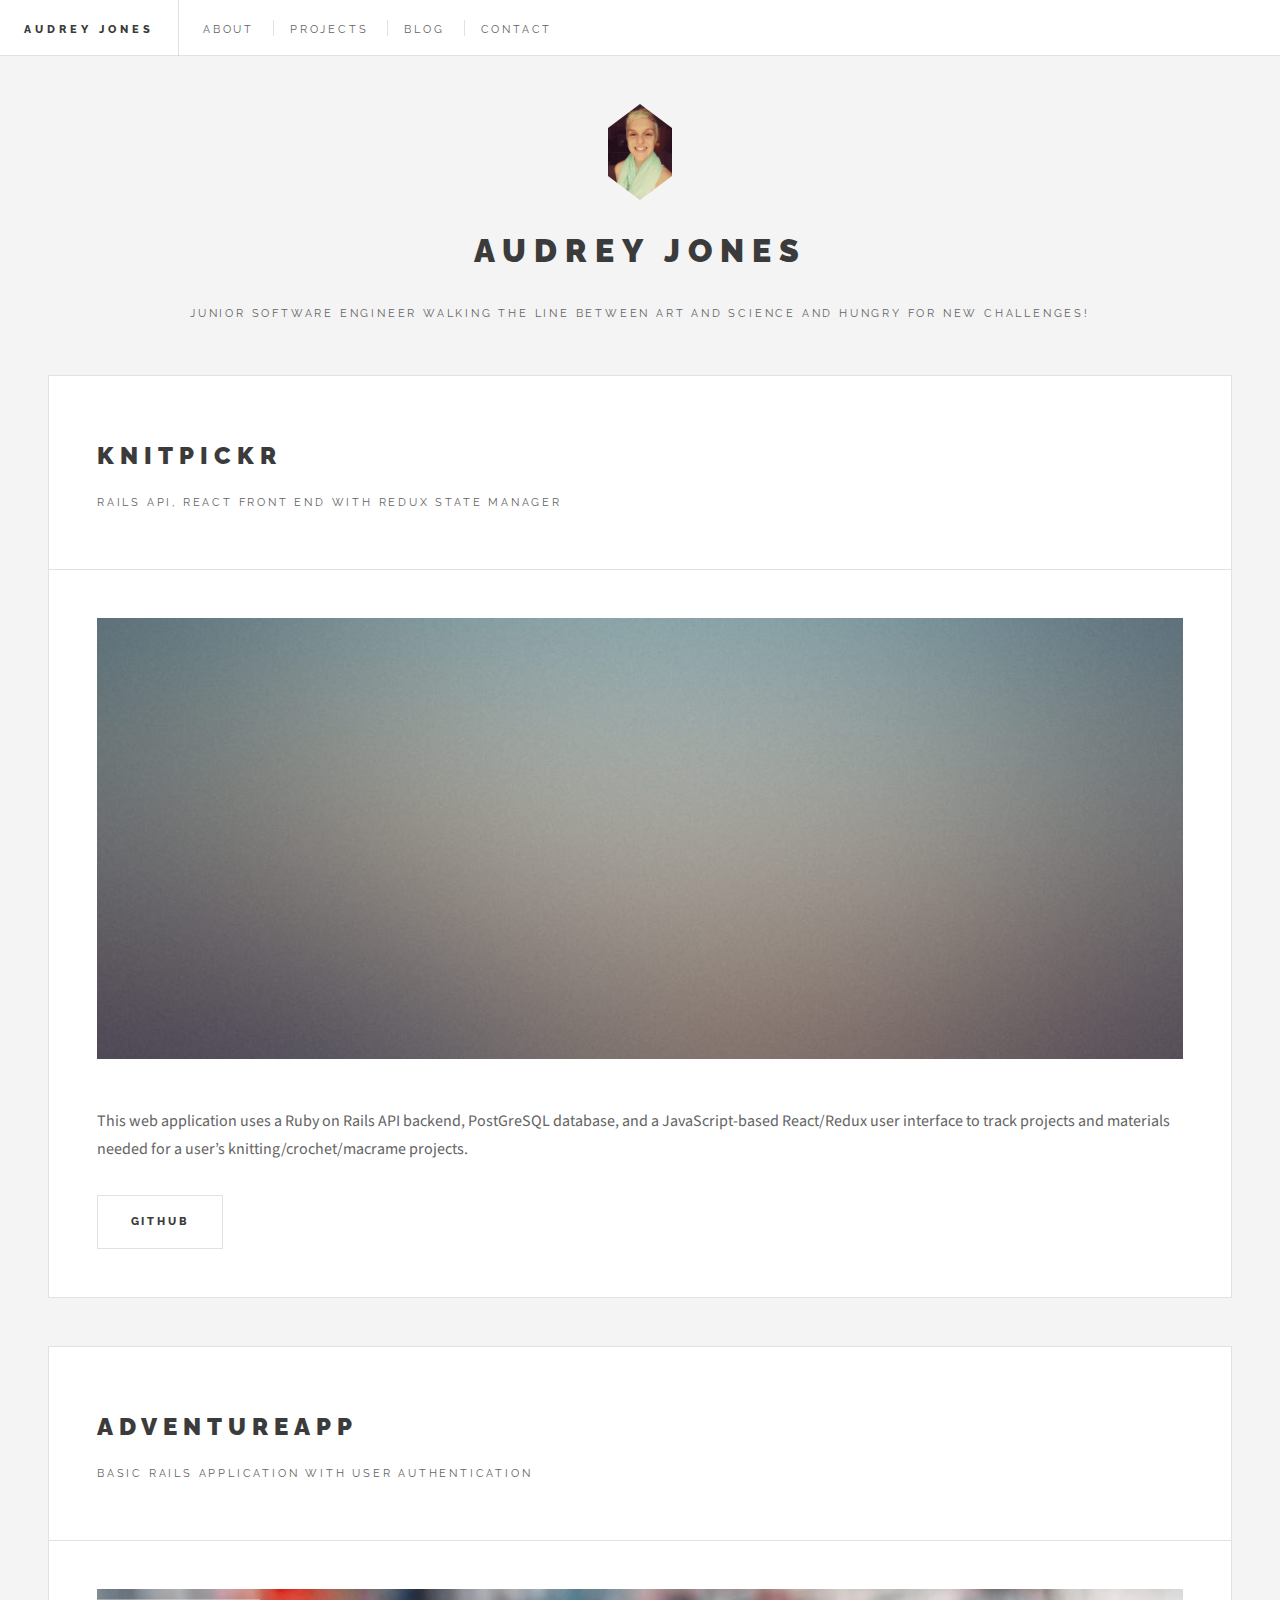
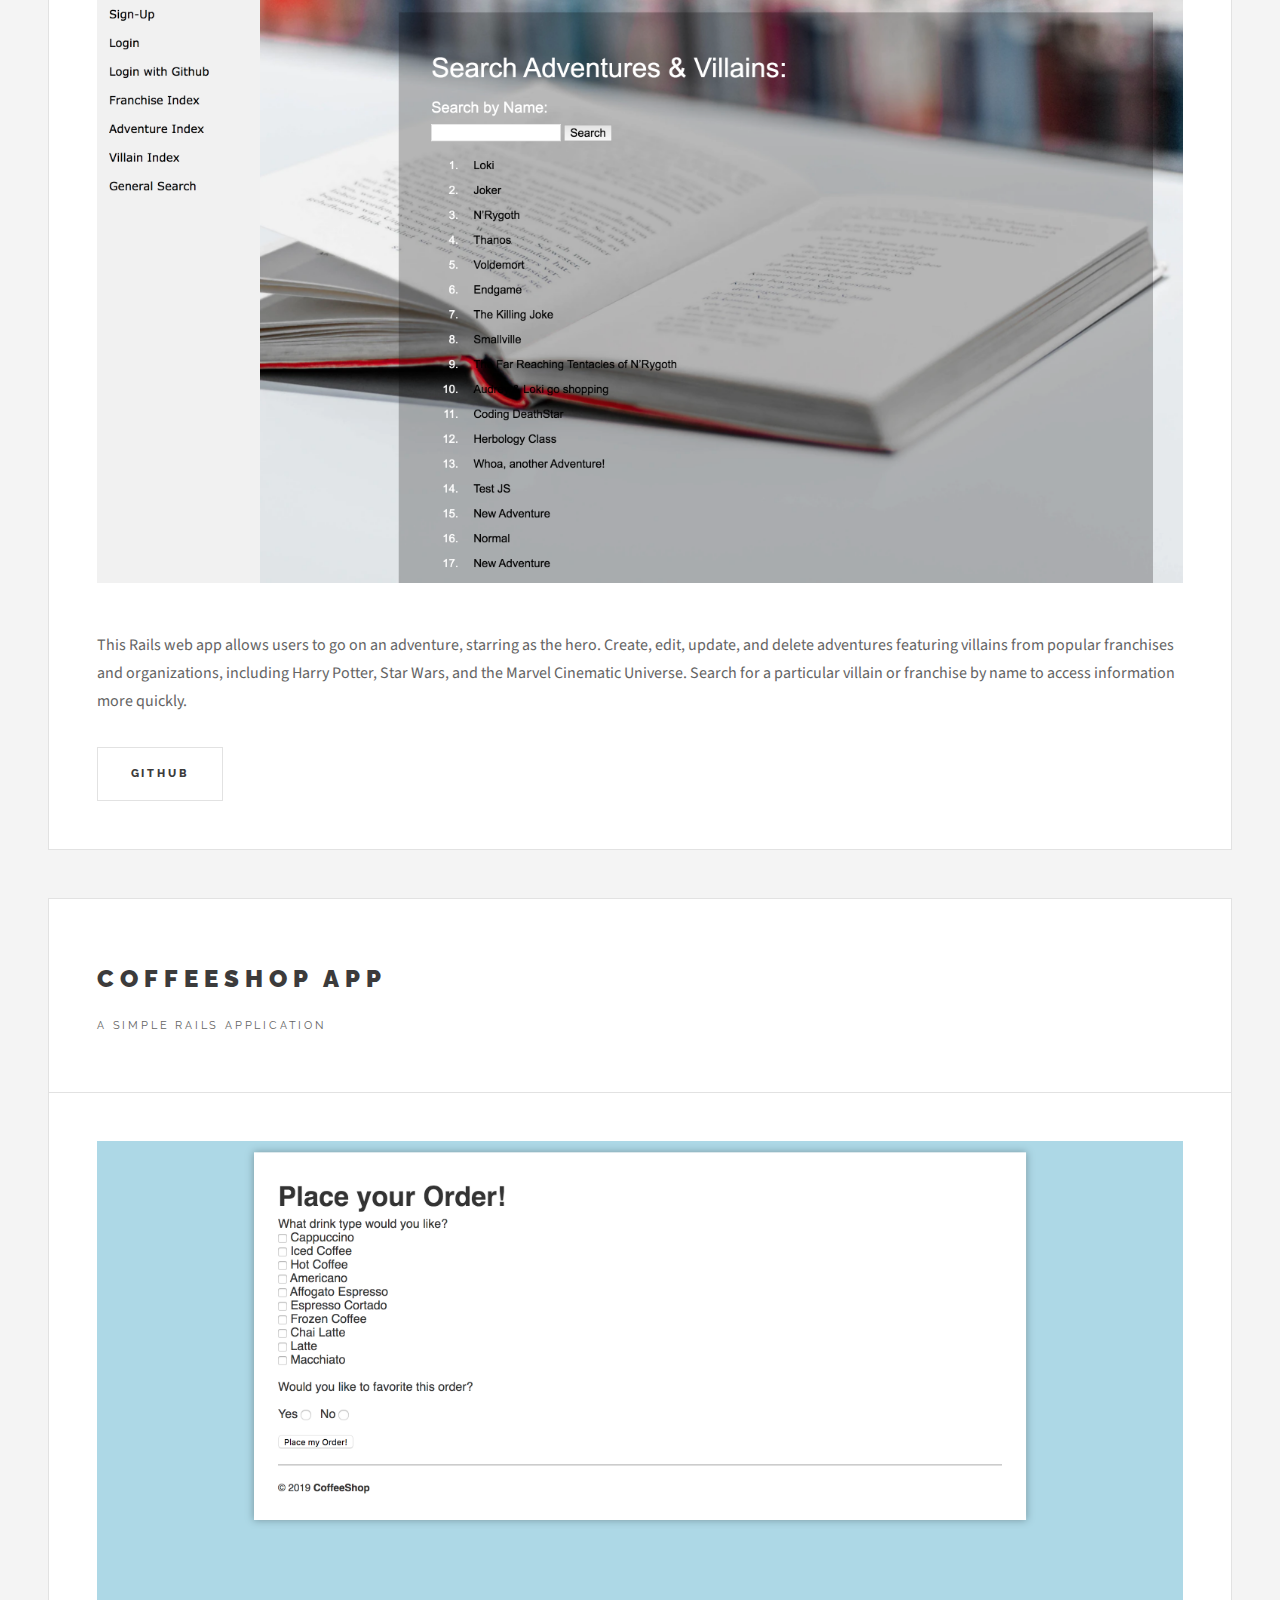
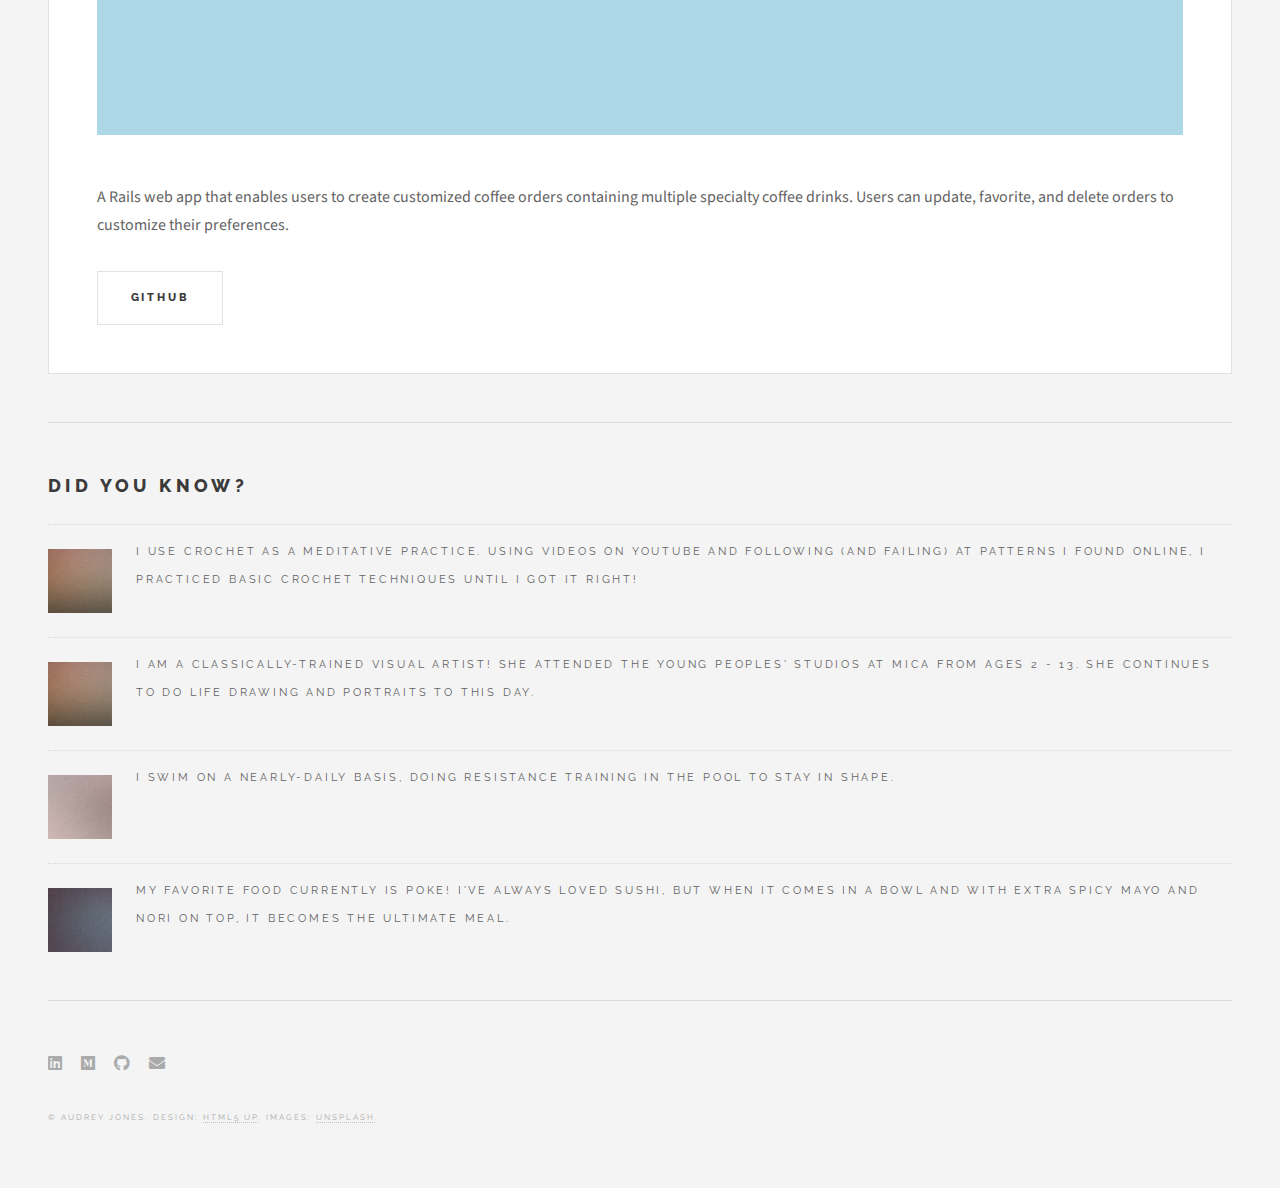
==== commit a3a82455: "Further reducing unused code" ====
--- a/Documents/Dev/portfolio-Page/index.html
+++ b/Documents/Dev/portfolio-Page/index.html
@@ -38,20 +38,20 @@
 							<article class="post">
 								<header>
 									<div class="title">
-										<h2><a href="#">Knitpickr</a></h2>
+										<h2>Knitpickr</h2>
 										<p>Rails API, React front end with Redux state manager</p>
 									</div>
-									<div class="meta">
+									<!-- <div class="meta">
 										<time class="published" datetime="2015-11-01">July 2019</time>
 										<a href="#" class="author"><span class="name">Audrey Jones</span><img src="images/avatar.jpg" alt="" /></a>
-									</div>
+									</div> -->
 								</header>
 								<a href="#" class="image featured"><img src="images/pic01.jpg" alt="" /></a>
 								<p>This web application uses a Ruby on Rails API backend, PostGreSQL database, and a JavaScript-based React/Redux user interface to track projects and materials needed for a user’s knitting/crochet/macrame projects.</p>
 								<footer>
 									<ul class="actions">
-										<li><a href="single.html" class="button large">Live Demo</a></li>
-										<li><a href="single.html" class="button large">Github</a></li>
+										<!-- <li><a href="single.html" class="button large">Live Demo</a></li> -->
+										<li><a href="https://github.com/AudreyJones/Knitpickr" class="button large">Github</a></li>
 									</ul>
 								</footer>
 							</article>
@@ -60,20 +60,20 @@
 							<article class="post">
 								<header>
 									<div class="title">
-										<h2><a href="#">AdventureApp</a></h2>
+										<h2>AdventureApp</h2>
 										<p>Basic Rails application with User Authentication</p>
 									</div>
-									<div class="meta">
+									<!-- <div class="meta">
 										<time class="published" datetime="2015-10-25">October 25, 2015</time>
 										<a href="#" class="author"><span class="name">Audrey Jones</span><img src="images/AdventureApp Screen Shot.png" alt="" /></a>
-									</div>
+									</div> -->
 								</header>
 								<a href="#" class="image featured"><img src="images/AdventureApp Screen Shot.png" alt="" /></a>
 								<p>This Rails web app allows users to go on an adventure, starring as the hero. Create, edit, update, and delete adventures featuring villains from popular franchises and organizations, including Harry Potter, Star Wars, and the Marvel Cinematic Universe. Search for a particular villain or franchise by name to access information more quickly.</p>
 								<footer>
 									<ul class="actions">
-											<li><a href="single.html" class="button large">Live Demo</a></li>
-											<li><a href="single.html" class="button large">Github</a></li>
+											<!-- <li><a href="single.html" class="button large">Live Demo</a></li> -->
+											<li><a href="https://github.com/AudreyJones/AdventureApp" class="button large">Github</a></li>
 									</ul>
 								</footer>
 							</article>
@@ -82,20 +82,20 @@
 							<article class="post">
 								<header>
 									<div class="title">
-										<h2><a href="single.html">CoffeeShop App</a></h2>
+										<h2>CoffeeShop App</h2>
 										<p>A simple Rails application</p>
 									</div>
-									<div class="meta">
+									<!-- <div class="meta">
 										<time class="published" datetime="2015-10-22">October 22, 2015</time>
 										<a href="#" class="author"><span class="name">Audrey Jones</span><img src="images/CoffeeShop Screen Shot.png" alt="" /></a>
-									</div>
+									</div> -->
 								</header>
-								<a href="single.html" class="image featured"><img src="images/CoffeeShop Screen Shot.png" alt="" /></a>
+								<a href="https://github.com/AudreyJones/CoffeeShop" class="image featured"><img src="images/CoffeeShop Screen Shot.png" alt="" /></a>
 								<p>A Rails web app that enables users to create customized coffee orders containing multiple specialty coffee drinks. Users can update, favorite, and delete orders to customize their preferences.</p>
 								<footer>
 									<ul class="actions">
-										<li><a href="single.html" class="button large">Live Demo</a></li>
-										<li><a href="single.html" class="button large">Github</a></li>
+										<!-- <li><a href="single.html" class="button large">Live Demo</a></li> -->
+										<li><a href="https://github.com/AudreyJones/CoffeeShop" class="button large">Github</a></li>
 									</ul>
 									
 								</footer>
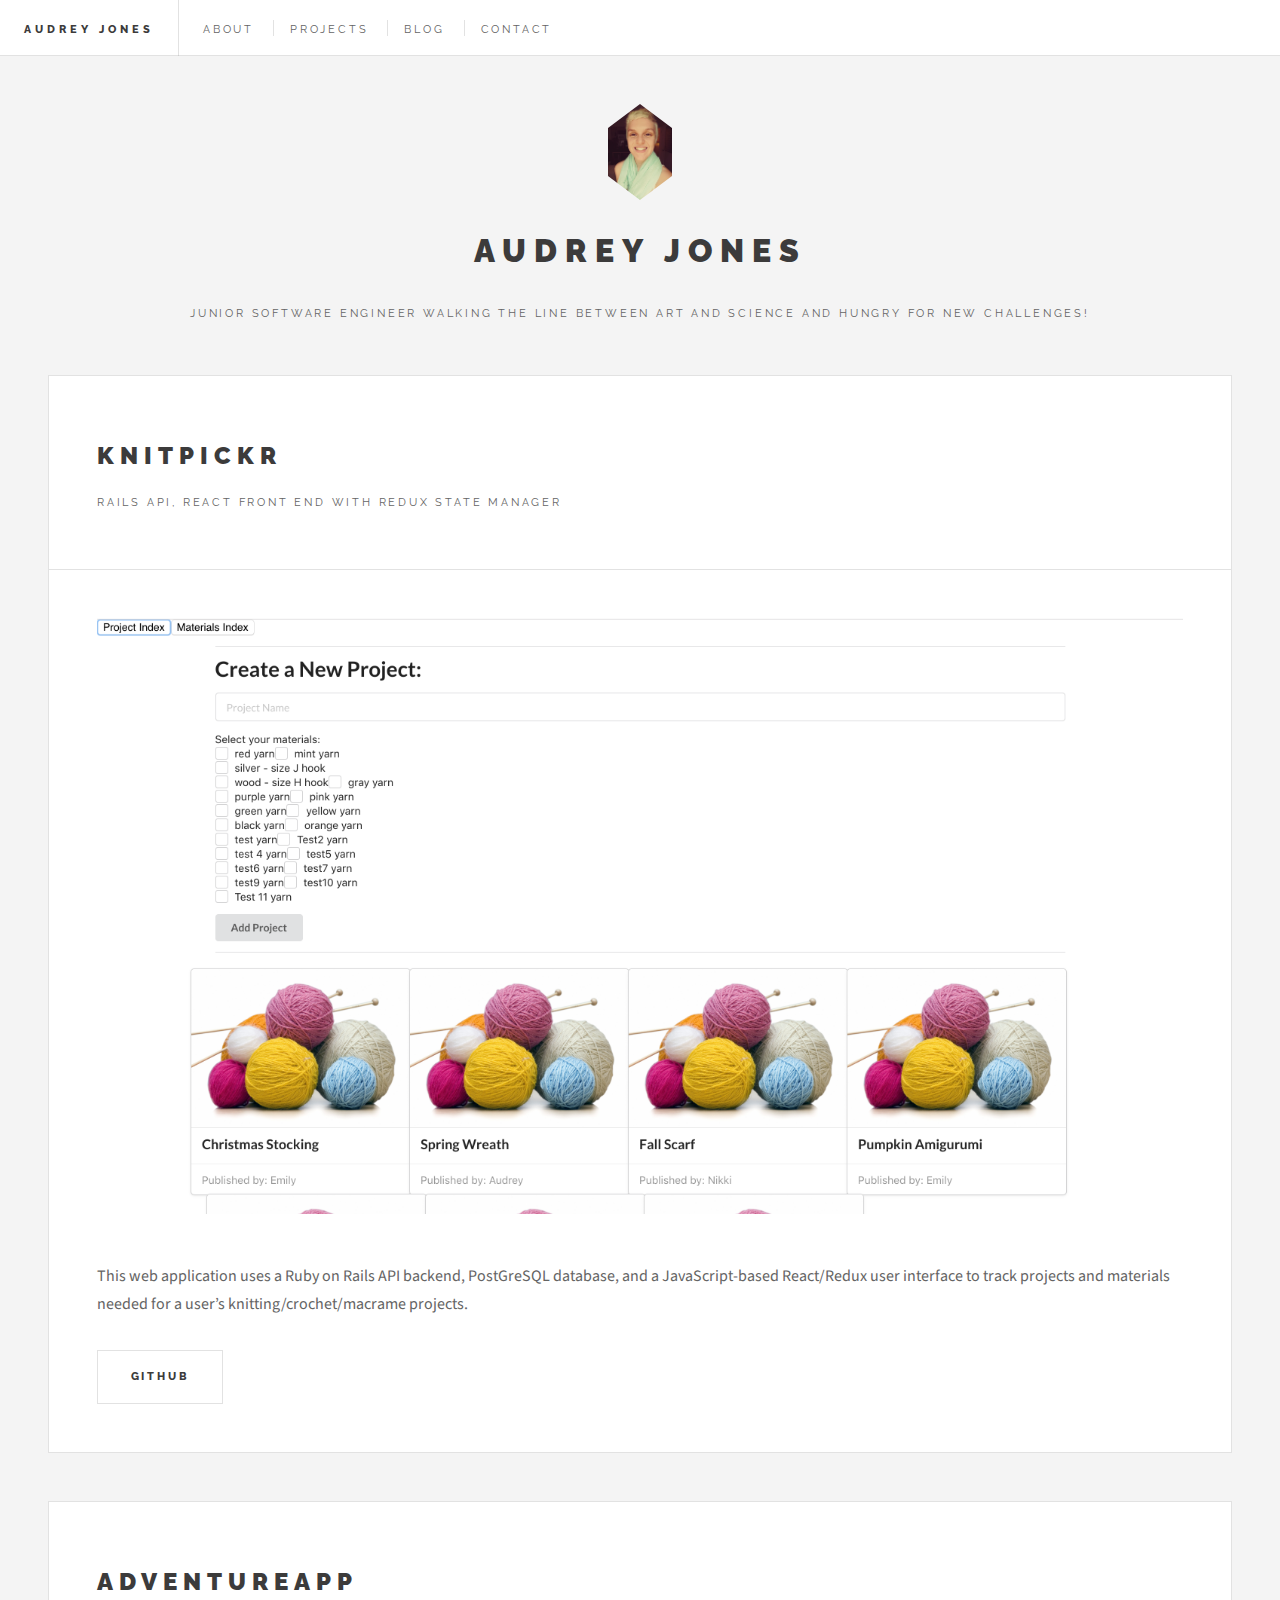
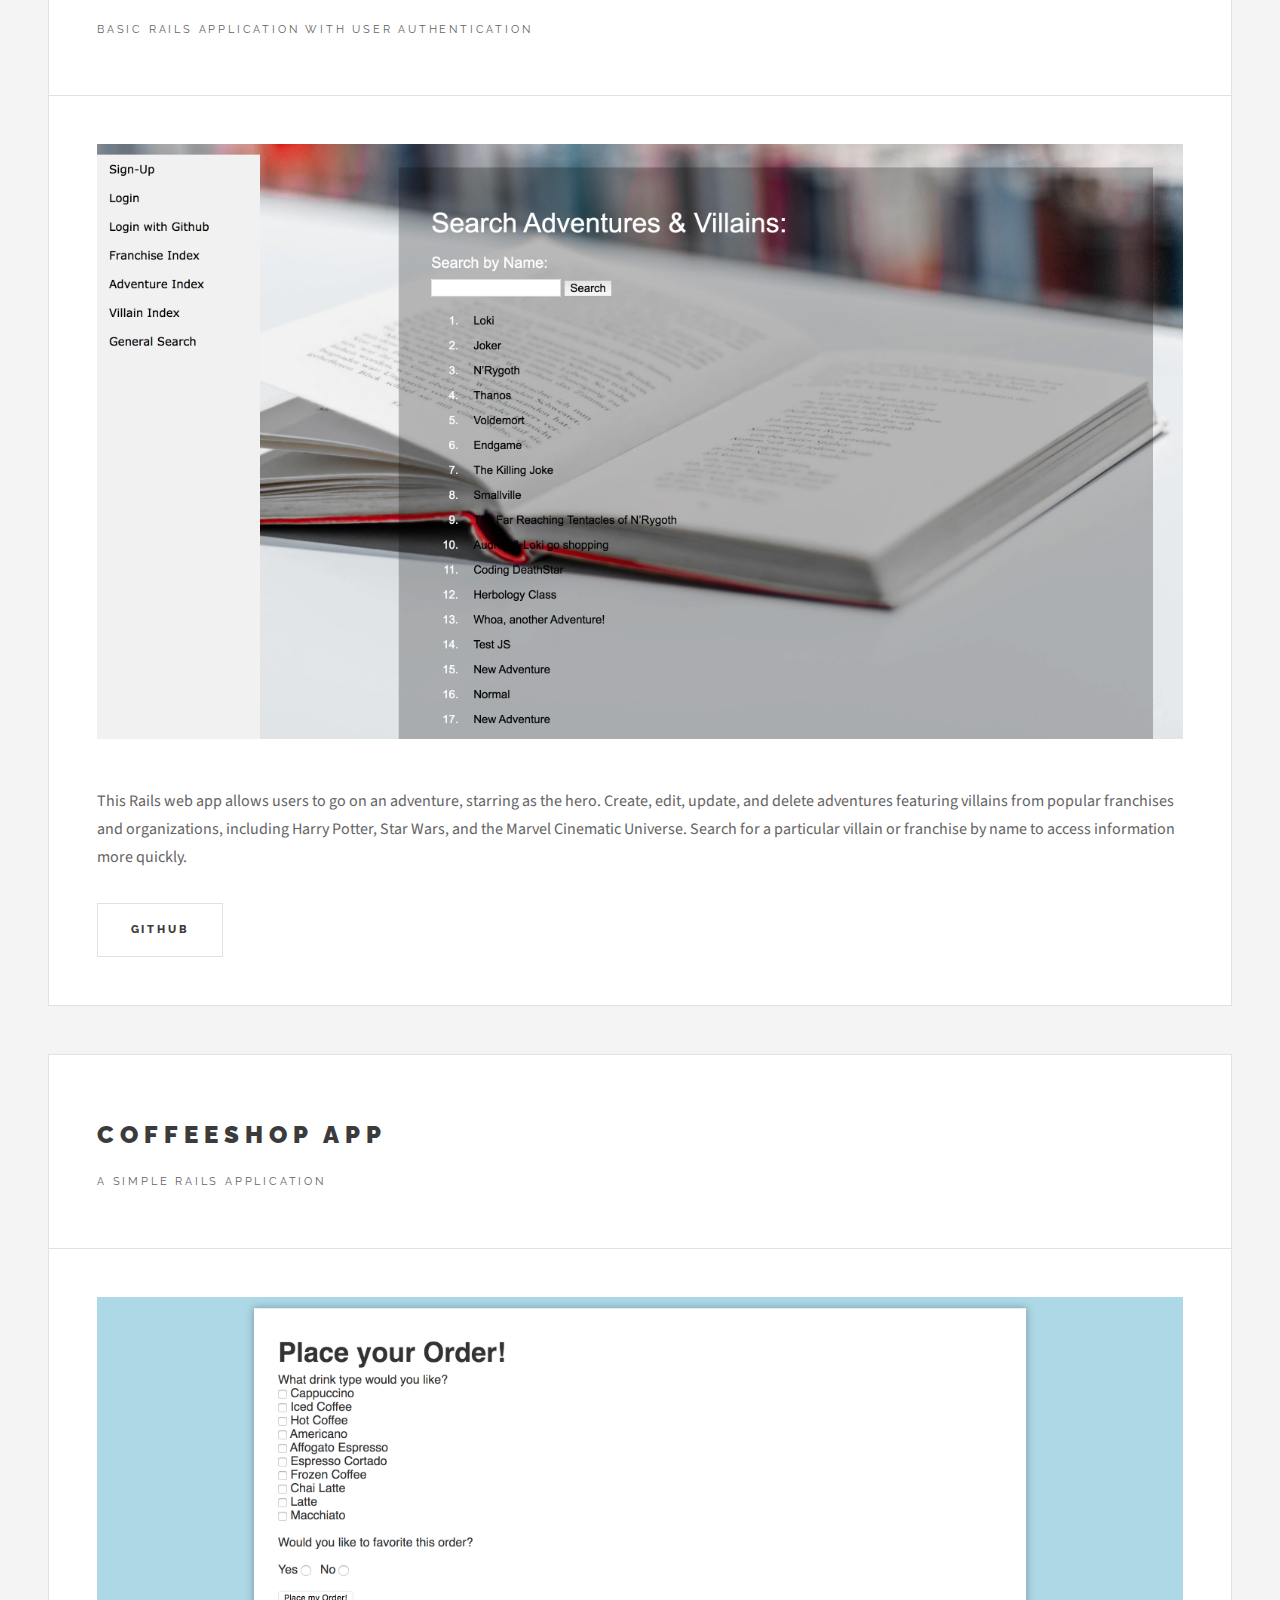
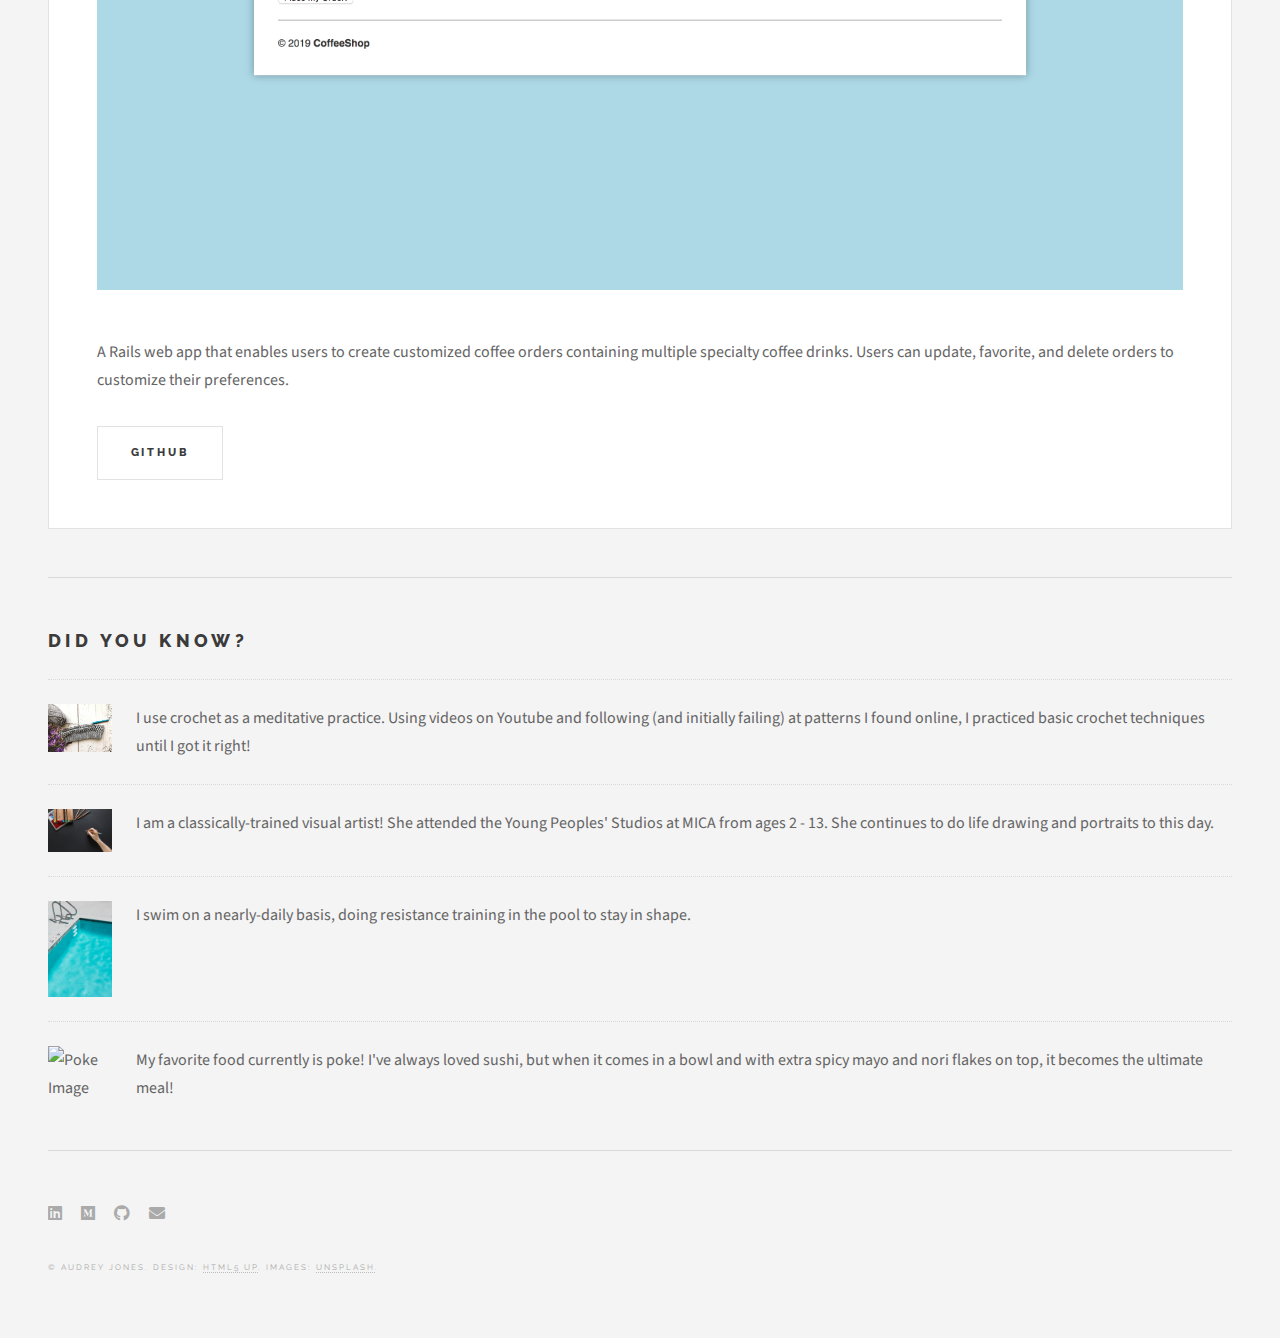
==== commit 06451c00: "Added Knitpickr ScreenShot and updated some links" ====
--- a/Documents/Dev/portfolio-Page/index.html
+++ b/Documents/Dev/portfolio-Page/index.html
@@ -46,7 +46,7 @@
 										<a href="#" class="author"><span class="name">Audrey Jones</span><img src="images/avatar.jpg" alt="" /></a>
 									</div> -->
 								</header>
-								<a href="#" class="image featured"><img src="images/pic01.jpg" alt="" /></a>
+								<a href="https://github.com/AudreyJones/Knitpickr" class="image featured"><img src="images/Knitpickr ScreenShot.png" alt="Knitpickr Image" /></a>
 								<p>This web application uses a Ruby on Rails API backend, PostGreSQL database, and a JavaScript-based React/Redux user interface to track projects and materials needed for a user’s knitting/crochet/macrame projects.</p>
 								<footer>
 									<ul class="actions">
@@ -68,7 +68,7 @@
 										<a href="#" class="author"><span class="name">Audrey Jones</span><img src="images/AdventureApp Screen Shot.png" alt="" /></a>
 									</div> -->
 								</header>
-								<a href="#" class="image featured"><img src="images/AdventureApp Screen Shot.png" alt="" /></a>
+								<a href="https://github.com/AudreyJones/AdventureApp" class="image featured"><img src="images/AdventureApp Screen Shot.png" alt="AdventureApp Image" /></a>
 								<p>This Rails web app allows users to go on an adventure, starring as the hero. Create, edit, update, and delete adventures featuring villains from popular franchises and organizations, including Harry Potter, Star Wars, and the Marvel Cinematic Universe. Search for a particular villain or franchise by name to access information more quickly.</p>
 								<footer>
 									<ul class="actions">
@@ -90,14 +90,13 @@
 										<a href="#" class="author"><span class="name">Audrey Jones</span><img src="images/CoffeeShop Screen Shot.png" alt="" /></a>
 									</div> -->
 								</header>
-								<a href="https://github.com/AudreyJones/CoffeeShop" class="image featured"><img src="images/CoffeeShop Screen Shot.png" alt="" /></a>
+								<a href="https://github.com/AudreyJones/CoffeeShop" class="image featured"><img src="images/CoffeeShop Screen Shot.png" alt="CoffeeShop Image" /></a>
 								<p>A Rails web app that enables users to create customized coffee orders containing multiple specialty coffee drinks. Users can update, favorite, and delete orders to customize their preferences.</p>
 								<footer>
 									<ul class="actions">
 										<!-- <li><a href="single.html" class="button large">Live Demo</a></li> -->
 										<li><a href="https://github.com/AudreyJones/CoffeeShop" class="button large">Github</a></li>
 									</ul>
-									
 								</footer>
 							</article>
 							</div>
@@ -122,33 +121,33 @@
 									<li>
 										<article>
 											<header>
-												<p>I use crochet as a meditative practice. Using videos on Youtube and following (and failing) at patterns I found online, I practiced basic crochet techniques until I got it right!</p>
+												<h7>I use crochet as a meditative practice. Using videos on Youtube and following (and initially failing) at patterns I found online, I practiced basic crochet techniques until I got it right!</h7>
 											</header>
-											<a href="####" class="image"><img src="images/pic09.jpg" alt="" /></a>
+											<a href="/index.html" class="image"><img src="images/crochet.jpg" alt="Crochet Image" /></a>
 										</article>
 									</li>
 									<li>
 										<article>
 											<header>
-												<p>I am a classically-trained visual artist! She attended the Young Peoples' Studios at MICA from ages 2 - 13. She continues to do life drawing and portraits to this day.</p>
+												<h7>I am a classically-trained visual artist! She attended the Young Peoples' Studios at MICA from ages 2 - 13. She continues to do life drawing and portraits to this day.</h7>
 											</header>
-											<a href="single.html" class="image"><img src="images/pic09.jpg" alt="" /></a>
+											<a href="/index.html" class="image"><img src="images/drawing.jpg" alt="Visual Art Image" /></a>
 										</article>
 									</li>
 									<li>
 										<article>
 											<header>
-												<p>I swim on a nearly-daily basis, doing resistance training in the pool to stay in shape.</p>
+												<h7>I swim on a nearly-daily basis, doing resistance training in the pool to stay in shape.</h7>
 											</header>
-											<a href="single.html" class="image"><img src="images/pic10.jpg" alt="" /></a>
+											<a href="/index.html" class="image"><img src="images/pool.jpg" alt="Swim Image" /></a>
 										</article>
 									</li>
 									<li>
 										<article>
 											<header>
-												<p>My favorite food currently is poke! I've always loved sushi, but when it comes in a bowl and with extra spicy mayo and nori on top, it becomes the ultimate meal.</p>
+												<h7>My favorite food currently is poke! I've always loved sushi, but when it comes in a bowl and with extra spicy mayo and nori flakes on top, it becomes the ultimate meal!</h7>
 											</header>
-											<a href="single.html" class="image"><img src="images/pic11.jpg" alt="" /></a>
+											<a href="/index.html" class="image"><img src="images/pokebowl.jpg" alt="Poke Image" /></a>
 										</article>
 									</li>
 								</ul>
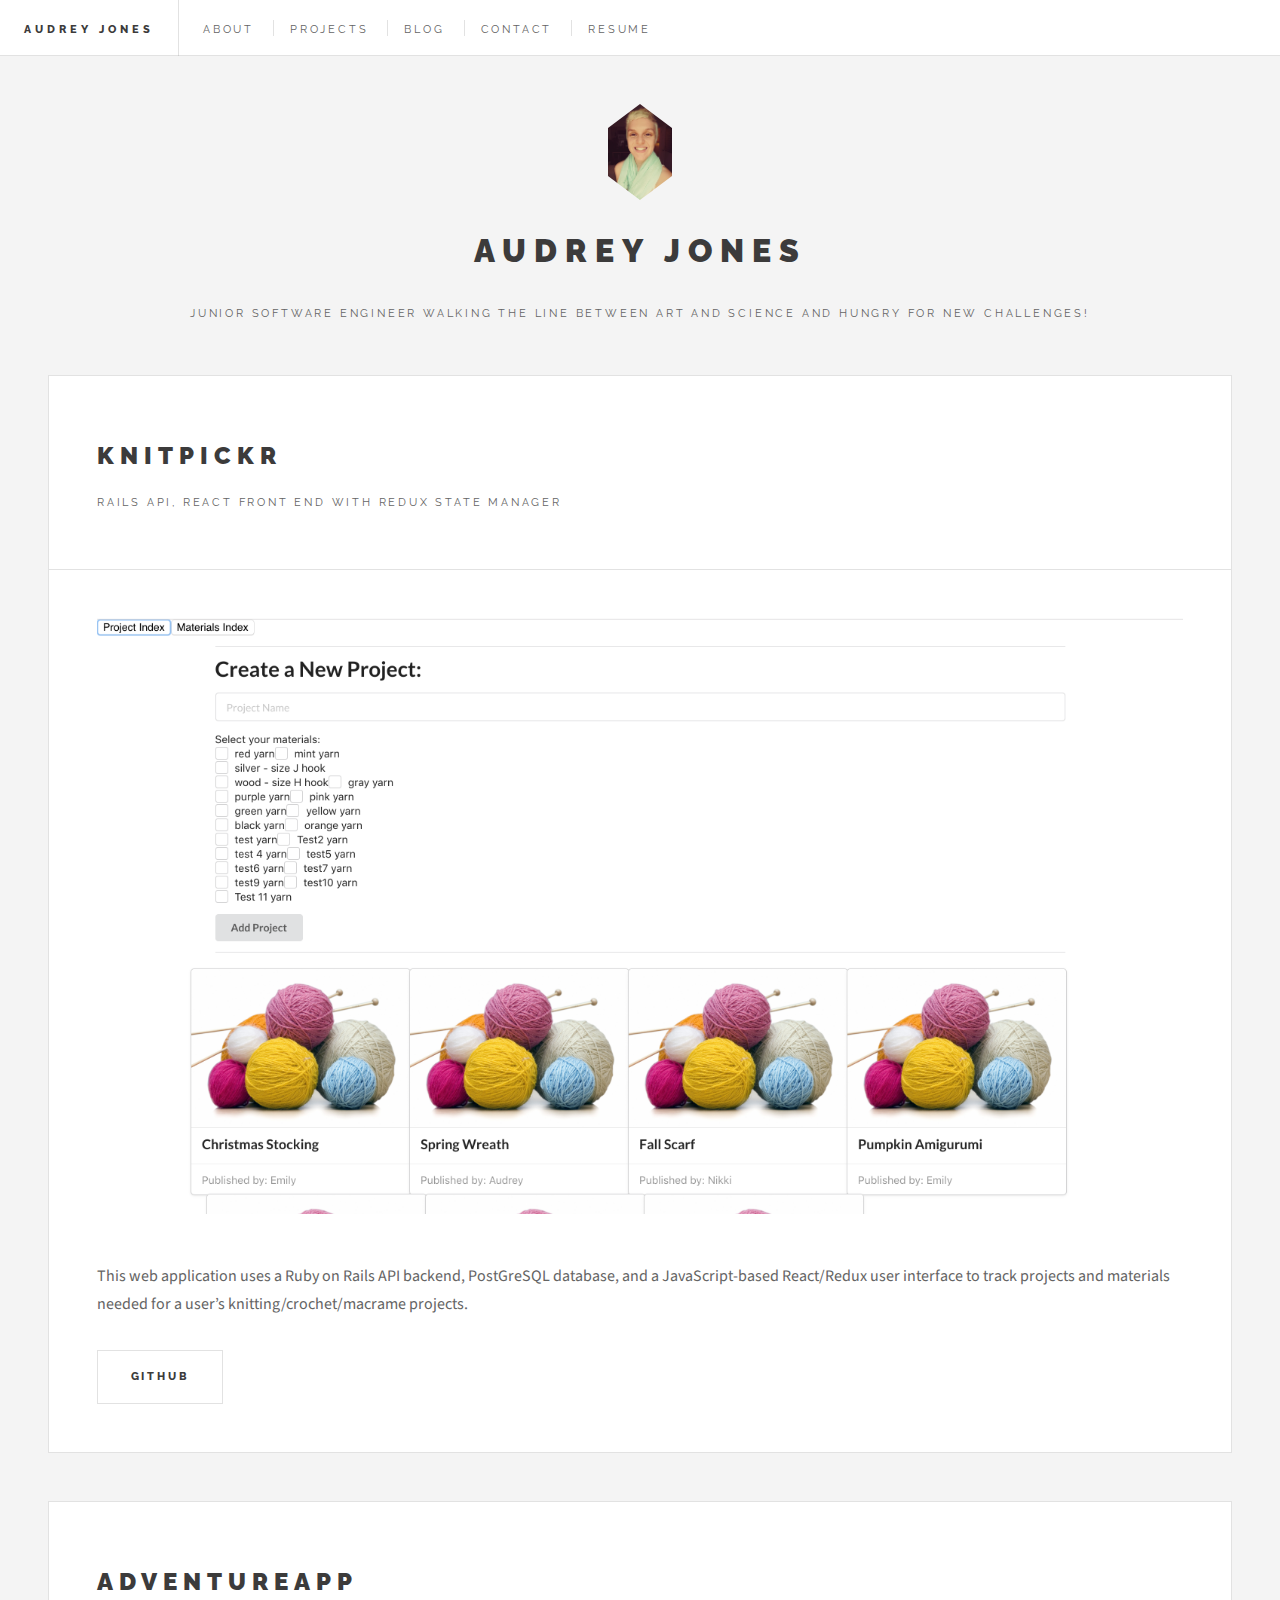
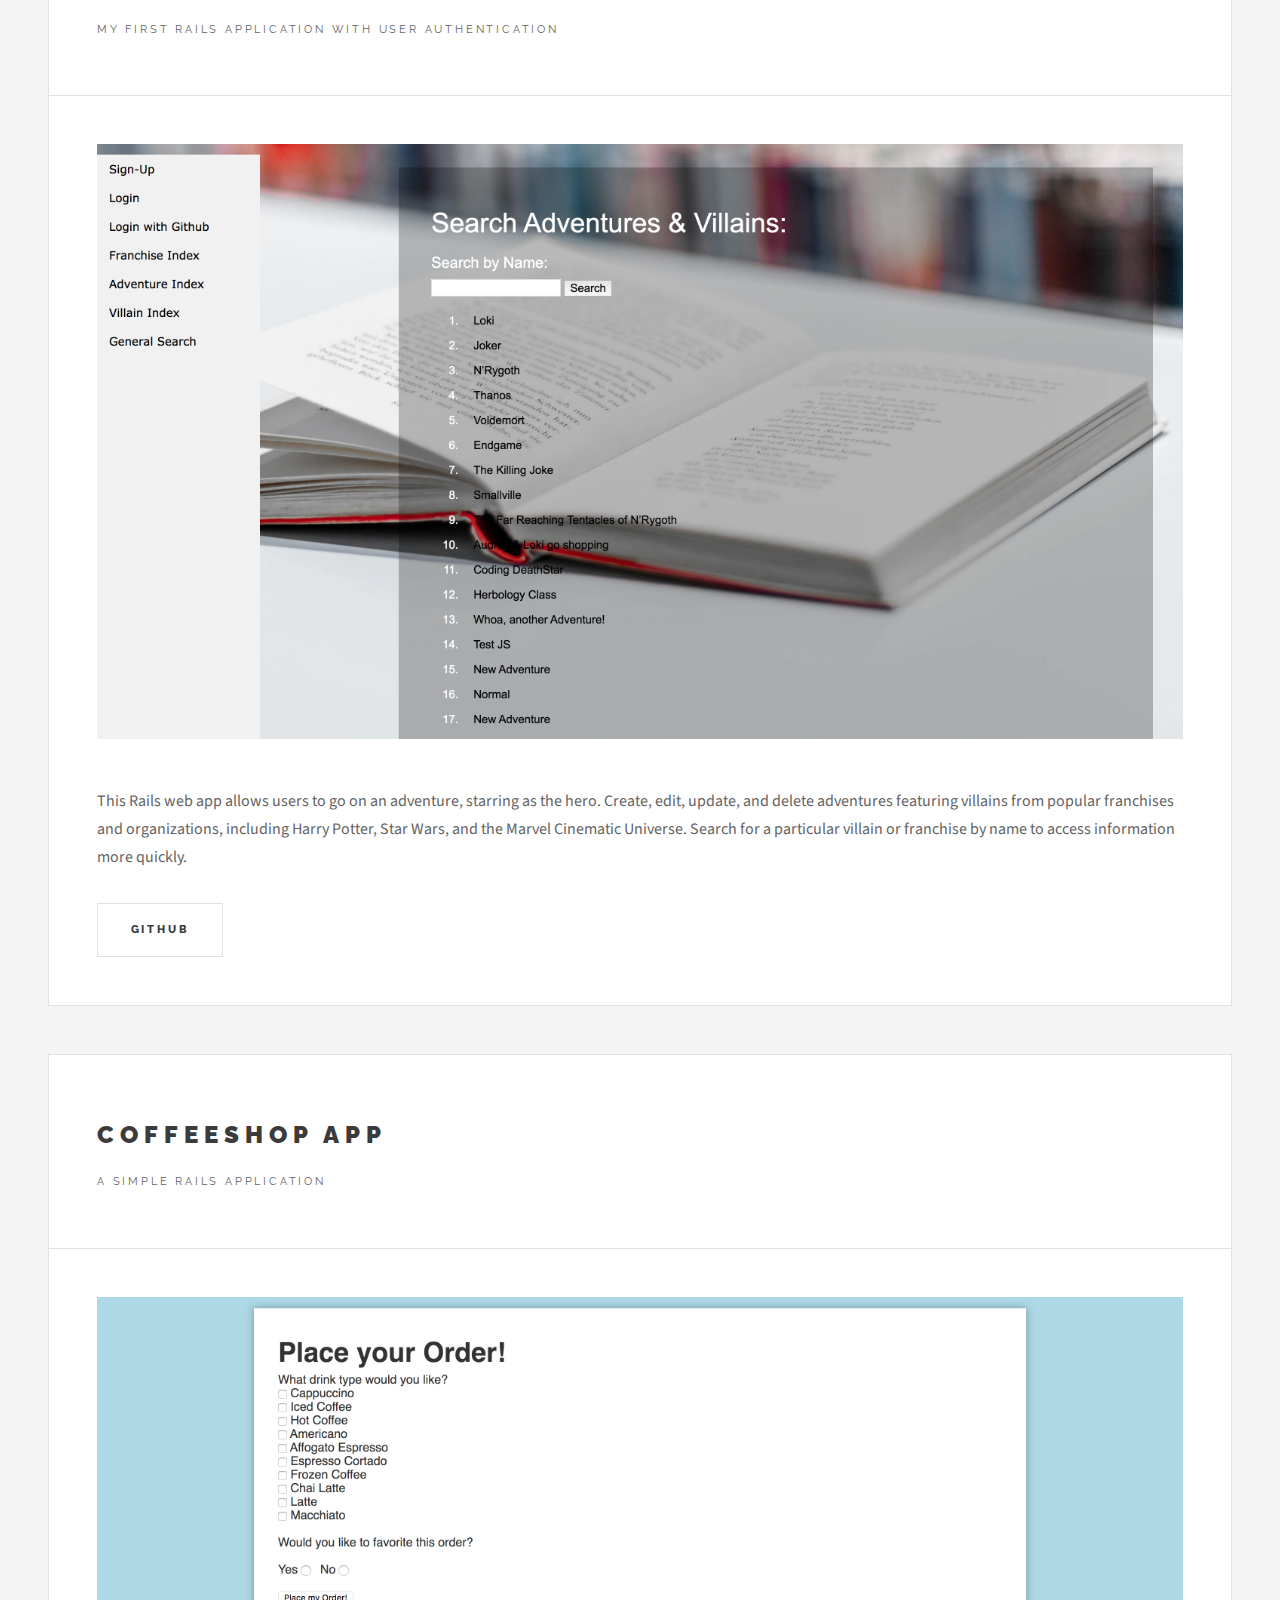
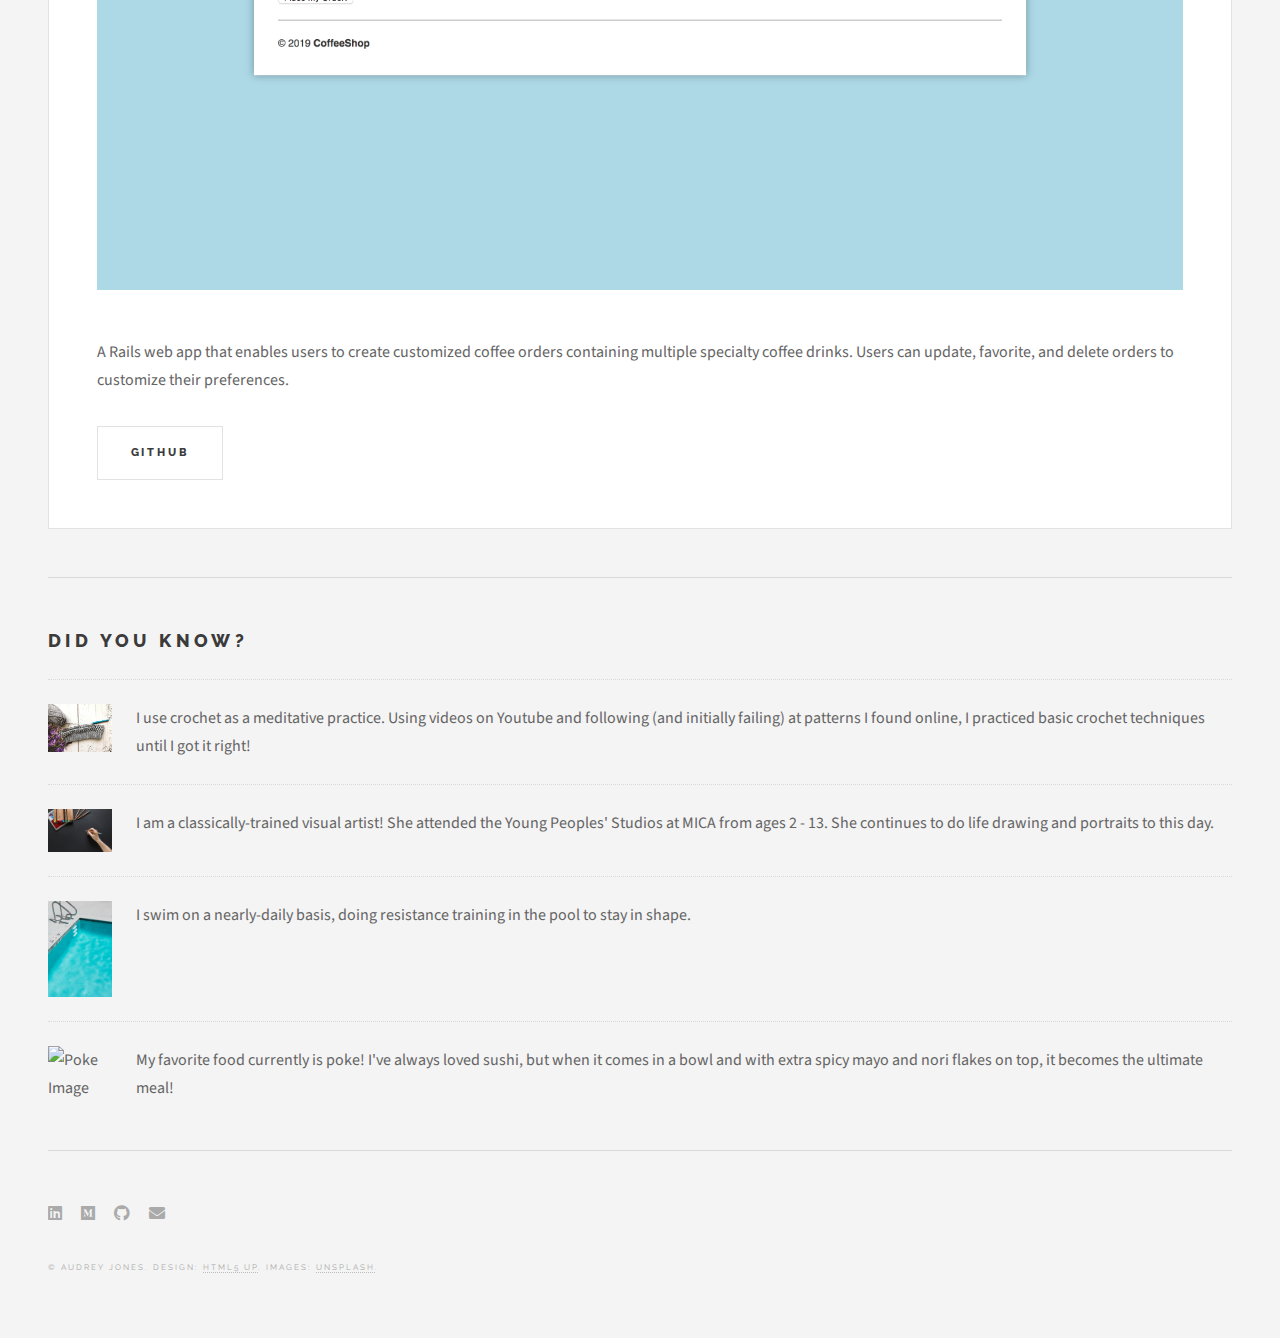
==== commit d6eb725c: "Added Resume Navbar button and link" ====
--- a/Documents/Dev/portfolio-Page/index.html
+++ b/Documents/Dev/portfolio-Page/index.html
@@ -26,6 +26,7 @@
 								<li><a href="/Projects.html">Projects</a></li>
 								<li><a href="https://medium.com/@audrey.eliz.jones">Blog</a></li>
 								<li><a href="/Contact.html">Contact</a></li>
+								<li><a href="/images/Audrey Jones - 2019 resume.pdf">Resume</a></li>
 							</ul>
 						</nav>
 					</header>
@@ -61,7 +62,7 @@
 								<header>
 									<div class="title">
 										<h2>AdventureApp</h2>
-										<p>Basic Rails application with User Authentication</p>
+										<p>My first Rails application with User Authentication</p>
 									</div>
 									<!-- <div class="meta">
 										<time class="published" datetime="2015-10-25">October 25, 2015</time>
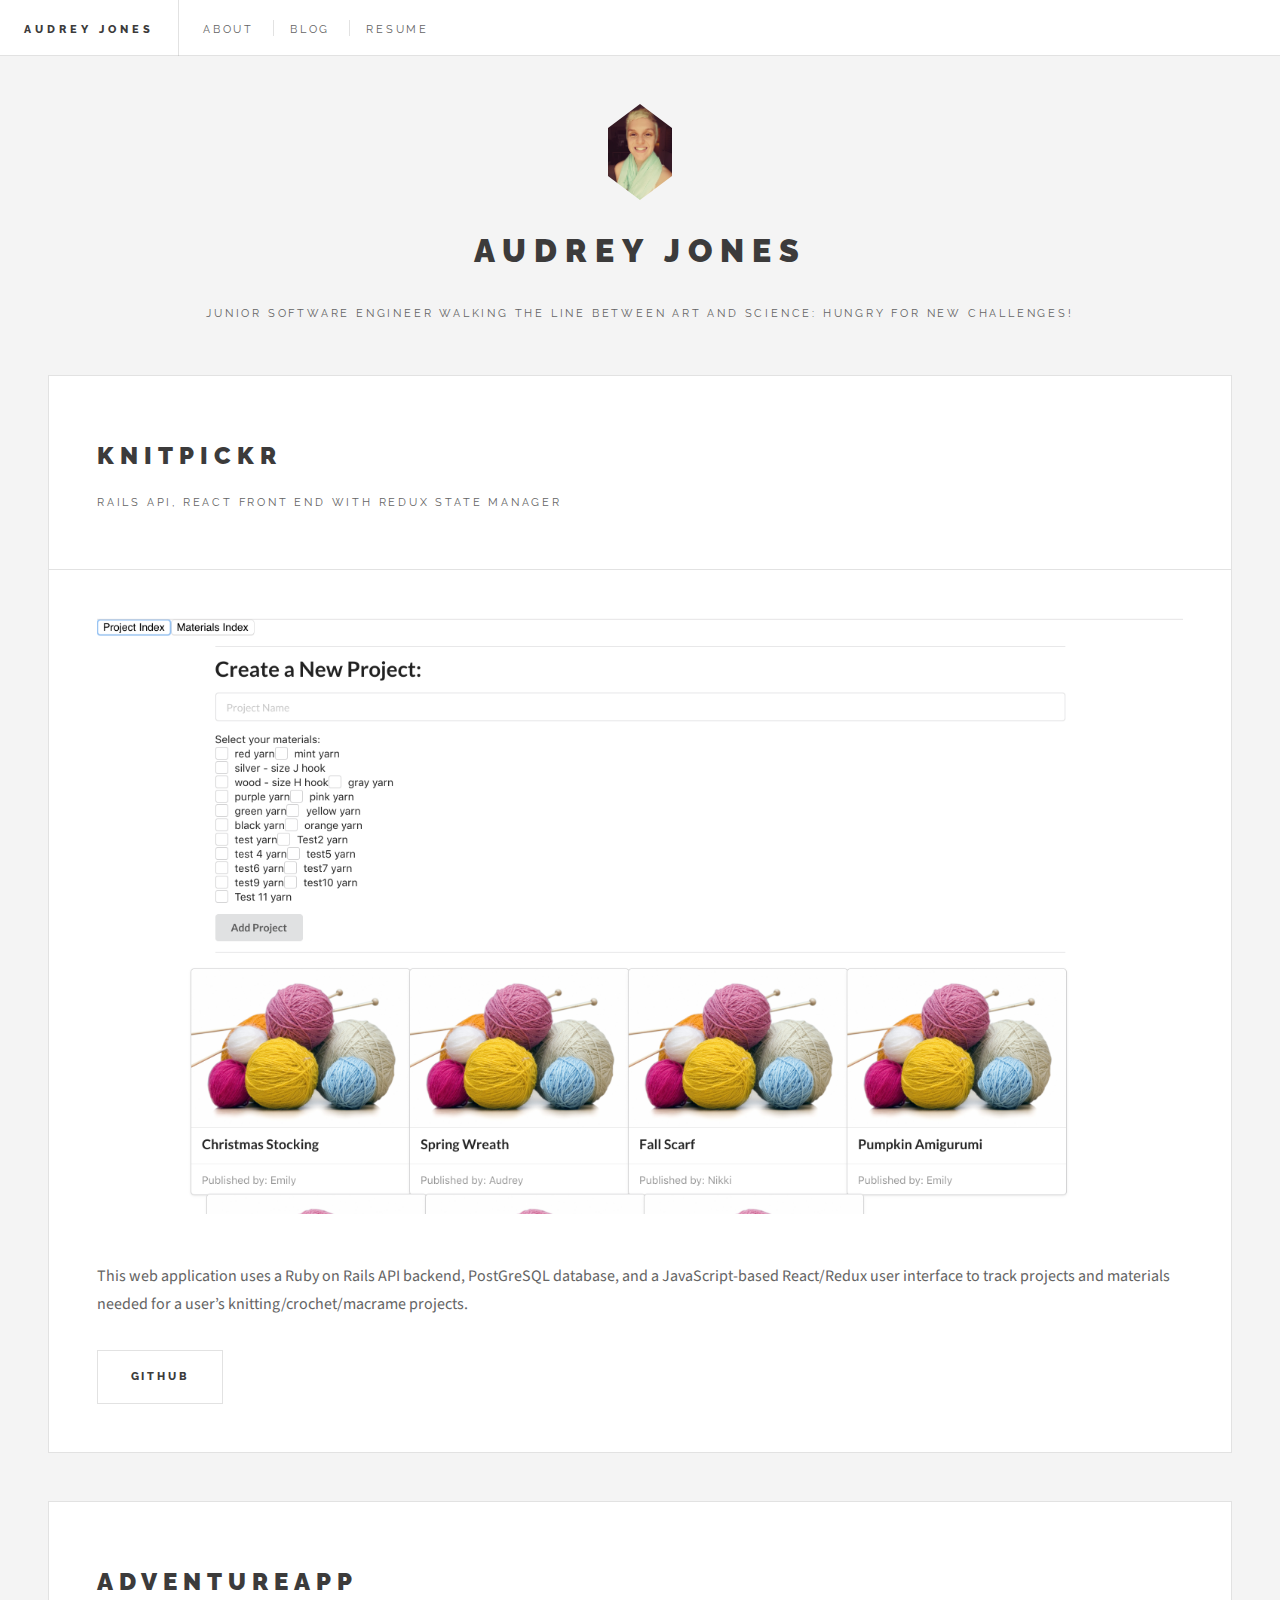
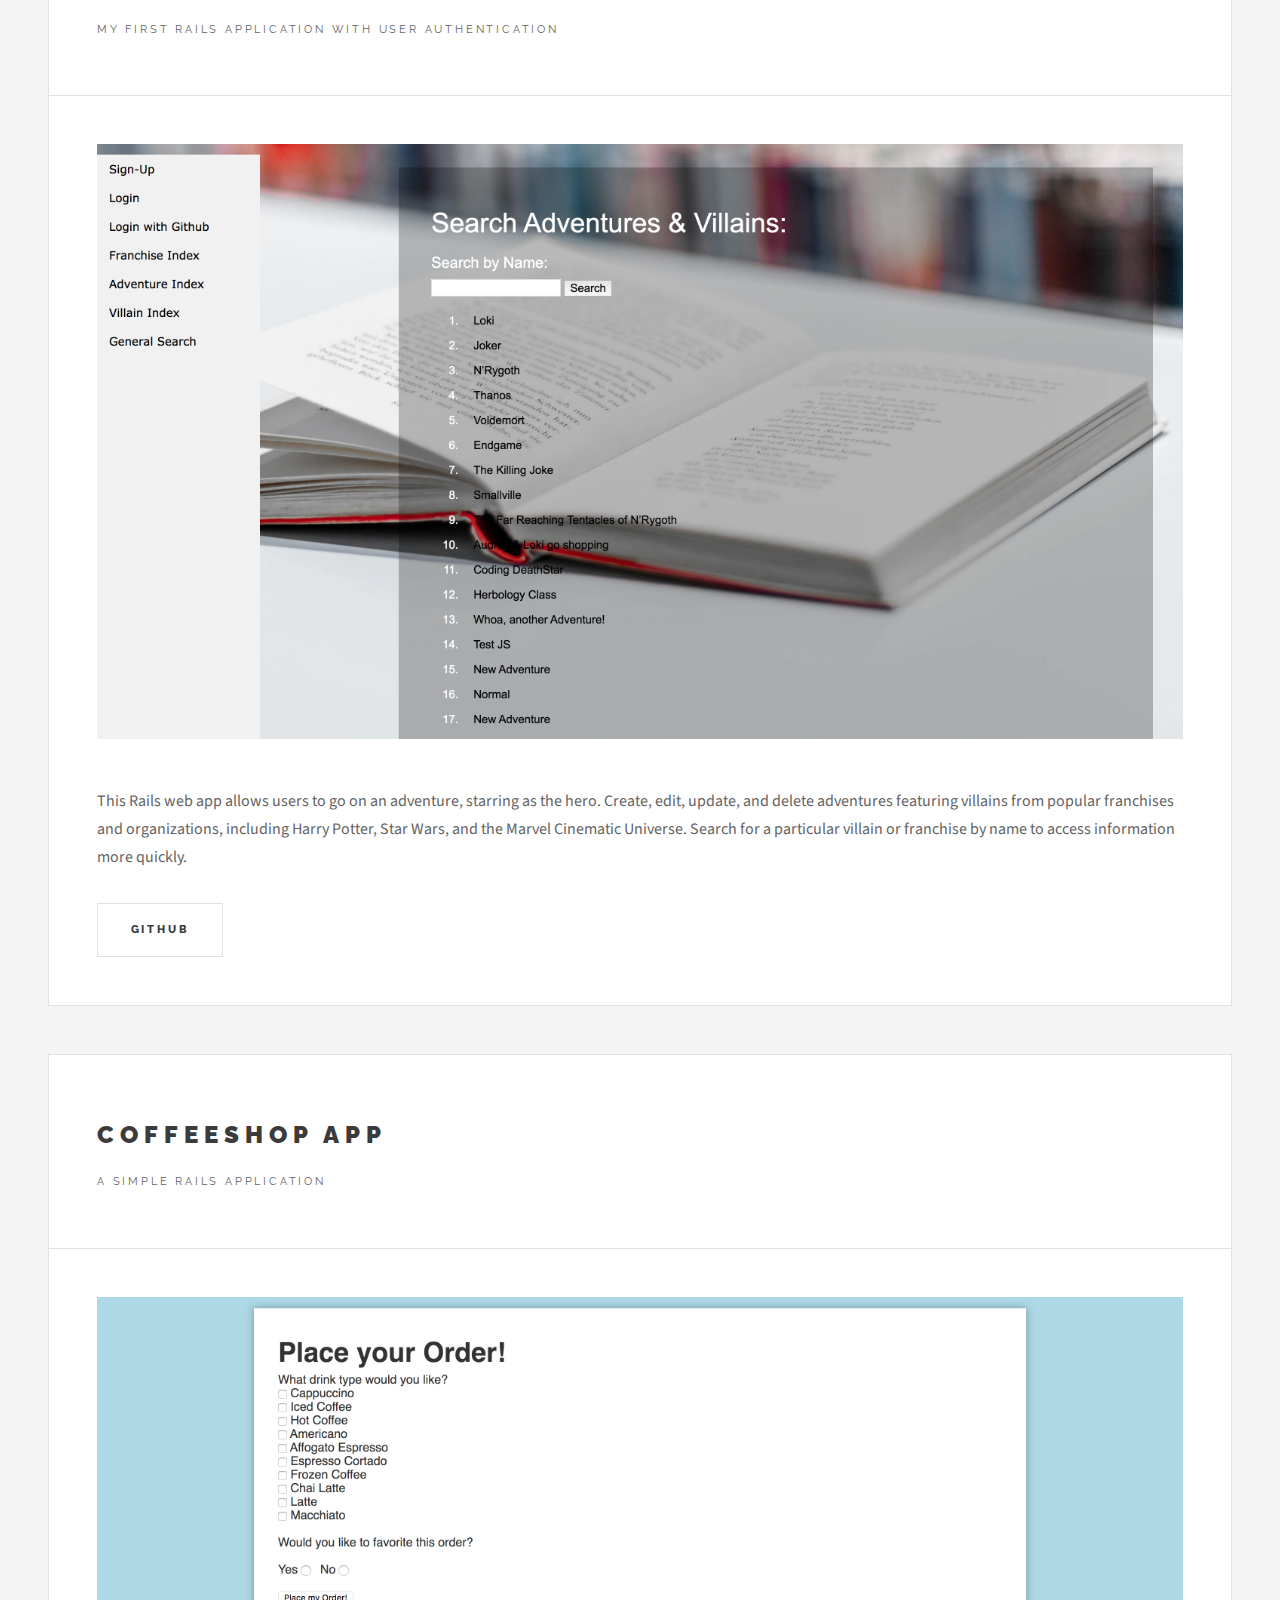
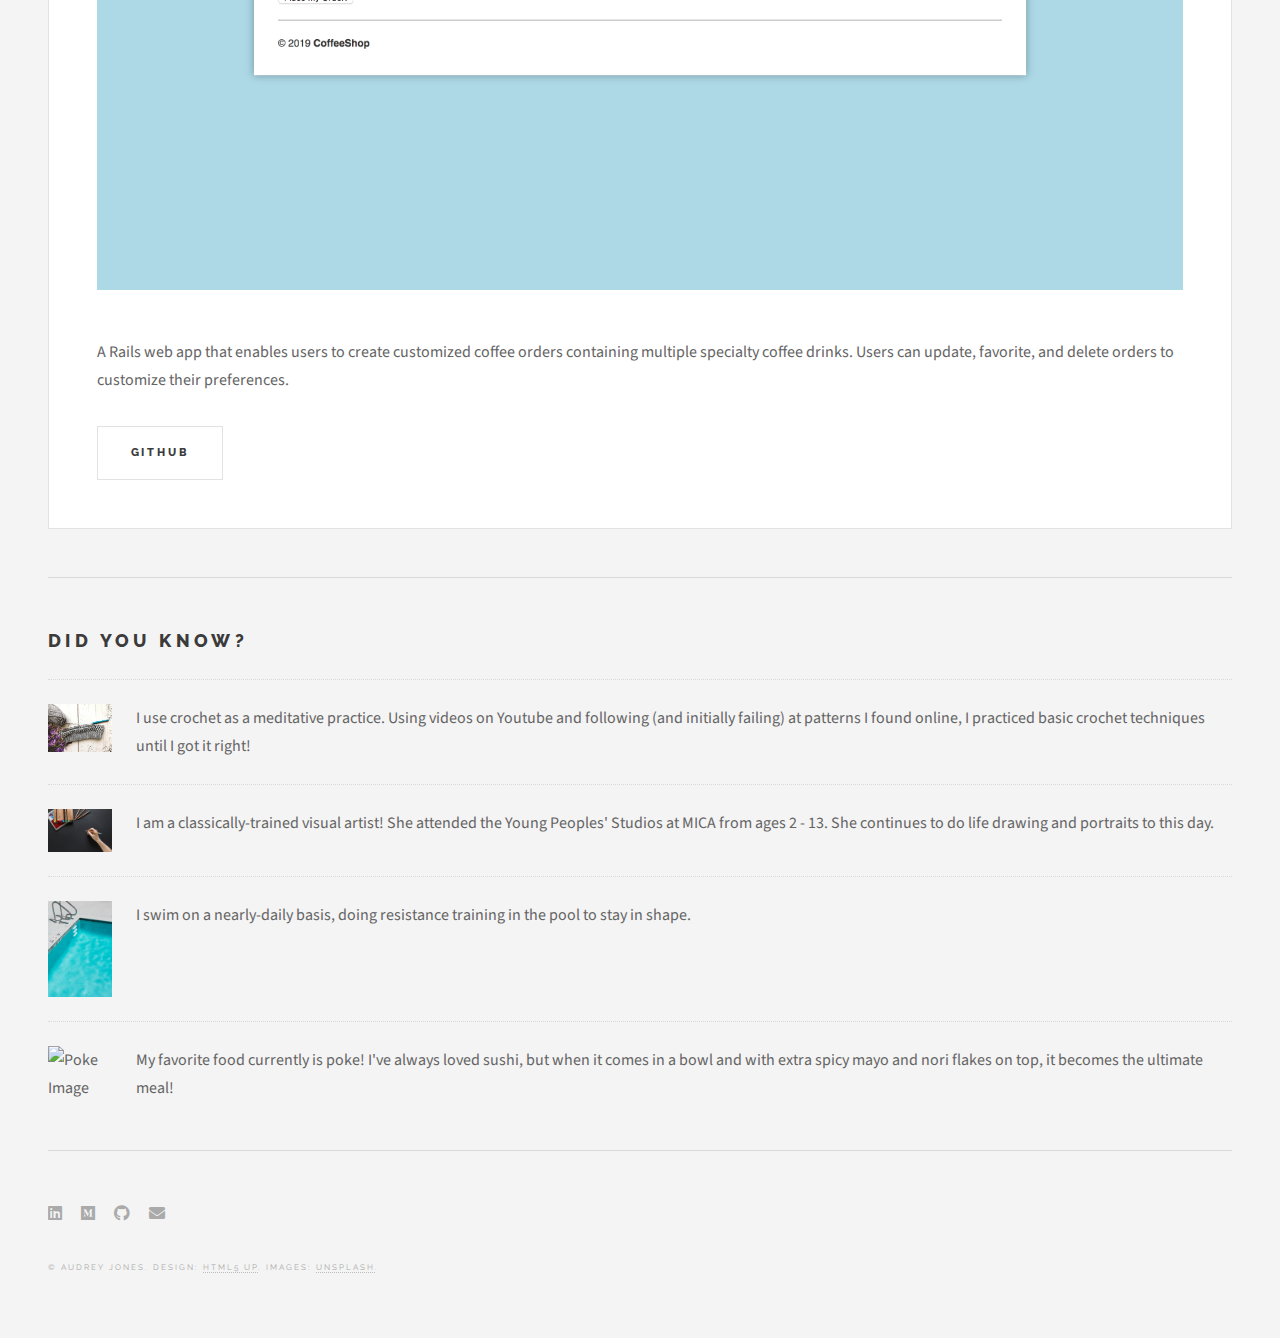
==== commit 8fc1af53: "Removed separate contact page" ====
--- a/Documents/Dev/portfolio-Page/index.html
+++ b/Documents/Dev/portfolio-Page/index.html
@@ -7,7 +7,7 @@
 <!-- <div>Logo generated by <a href="https://www.designevo.com/logo-maker/" title="Free Online Logo Maker">DesignEvo free logo designer</a></div> -->
 <html>
 	<head>
-		<title>Audrey Jones</title>
+		<title>Audrey Jones: Index</title>
 		<meta charset="utf-8" />
 		<meta name="viewport" content="width=device-width, initial-scale=1, user-scalable=no" />
 		<link rel="stylesheet" href="assets/css/main.css" />
@@ -23,9 +23,9 @@
 						<nav class="links">
 							<ul>
 								<li><a href="/About.html">About</a></li>
-								<li><a href="/Projects.html">Projects</a></li>
+								<!-- <li><a href="/Projects.html">Projects</a></li> -->
 								<li><a href="https://medium.com/@audrey.eliz.jones">Blog</a></li>
-								<li><a href="/Contact.html">Contact</a></li>
+								<!-- <li><a href="/Contact.html">Contact</a></li> -->
 								<li><a href="/images/Audrey Jones - 2019 resume.pdf">Resume</a></li>
 							</ul>
 						</nav>
@@ -111,7 +111,7 @@
 								<header>
 									<a href="/index.html" class="logo"><img src="images/Profile Pic.jpg" alt="Profile Pic" /></a>
 									<h2>Audrey Jones</h2>
-									<p>Junior software engineer walking the line between art and science and hungry for new challenges!</p>
+									<p>Junior software engineer walking the line between art and science: hungry for new challenges!</p>
 								</header>
 							</section>	
 
